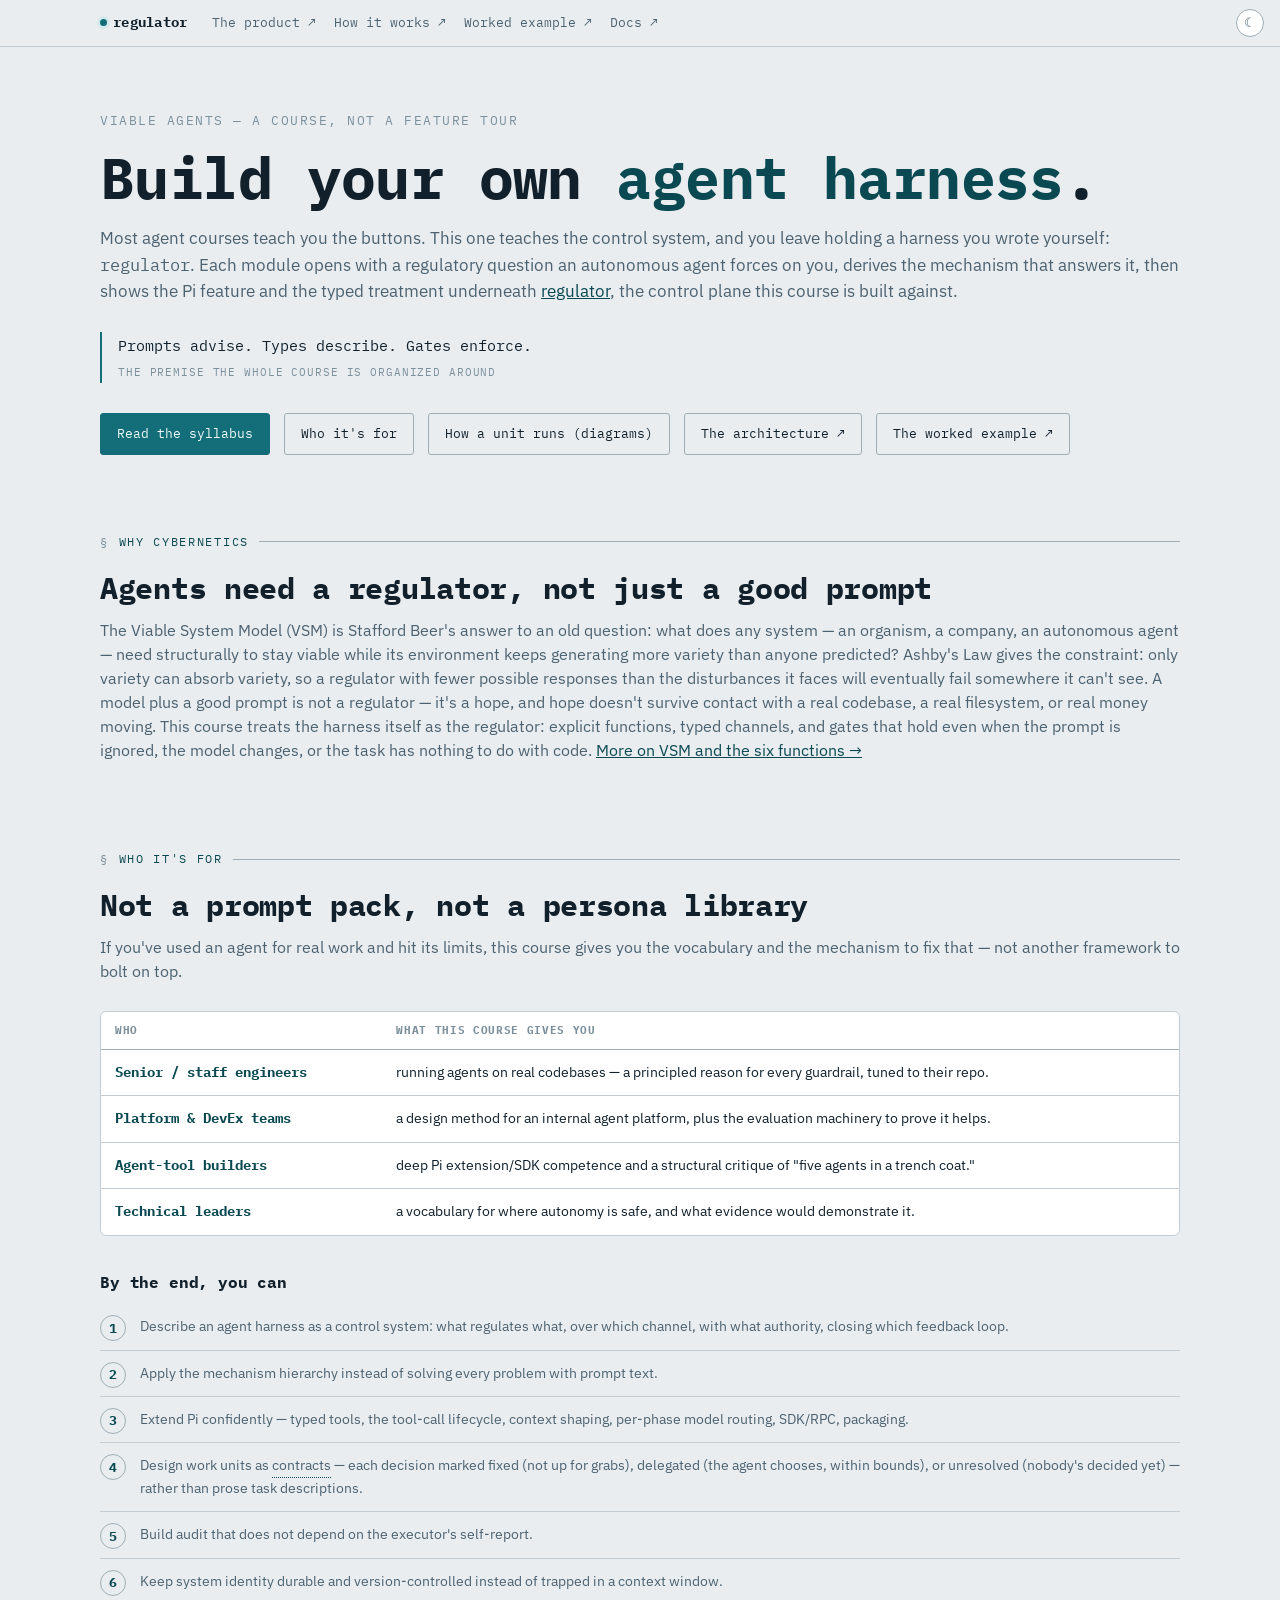
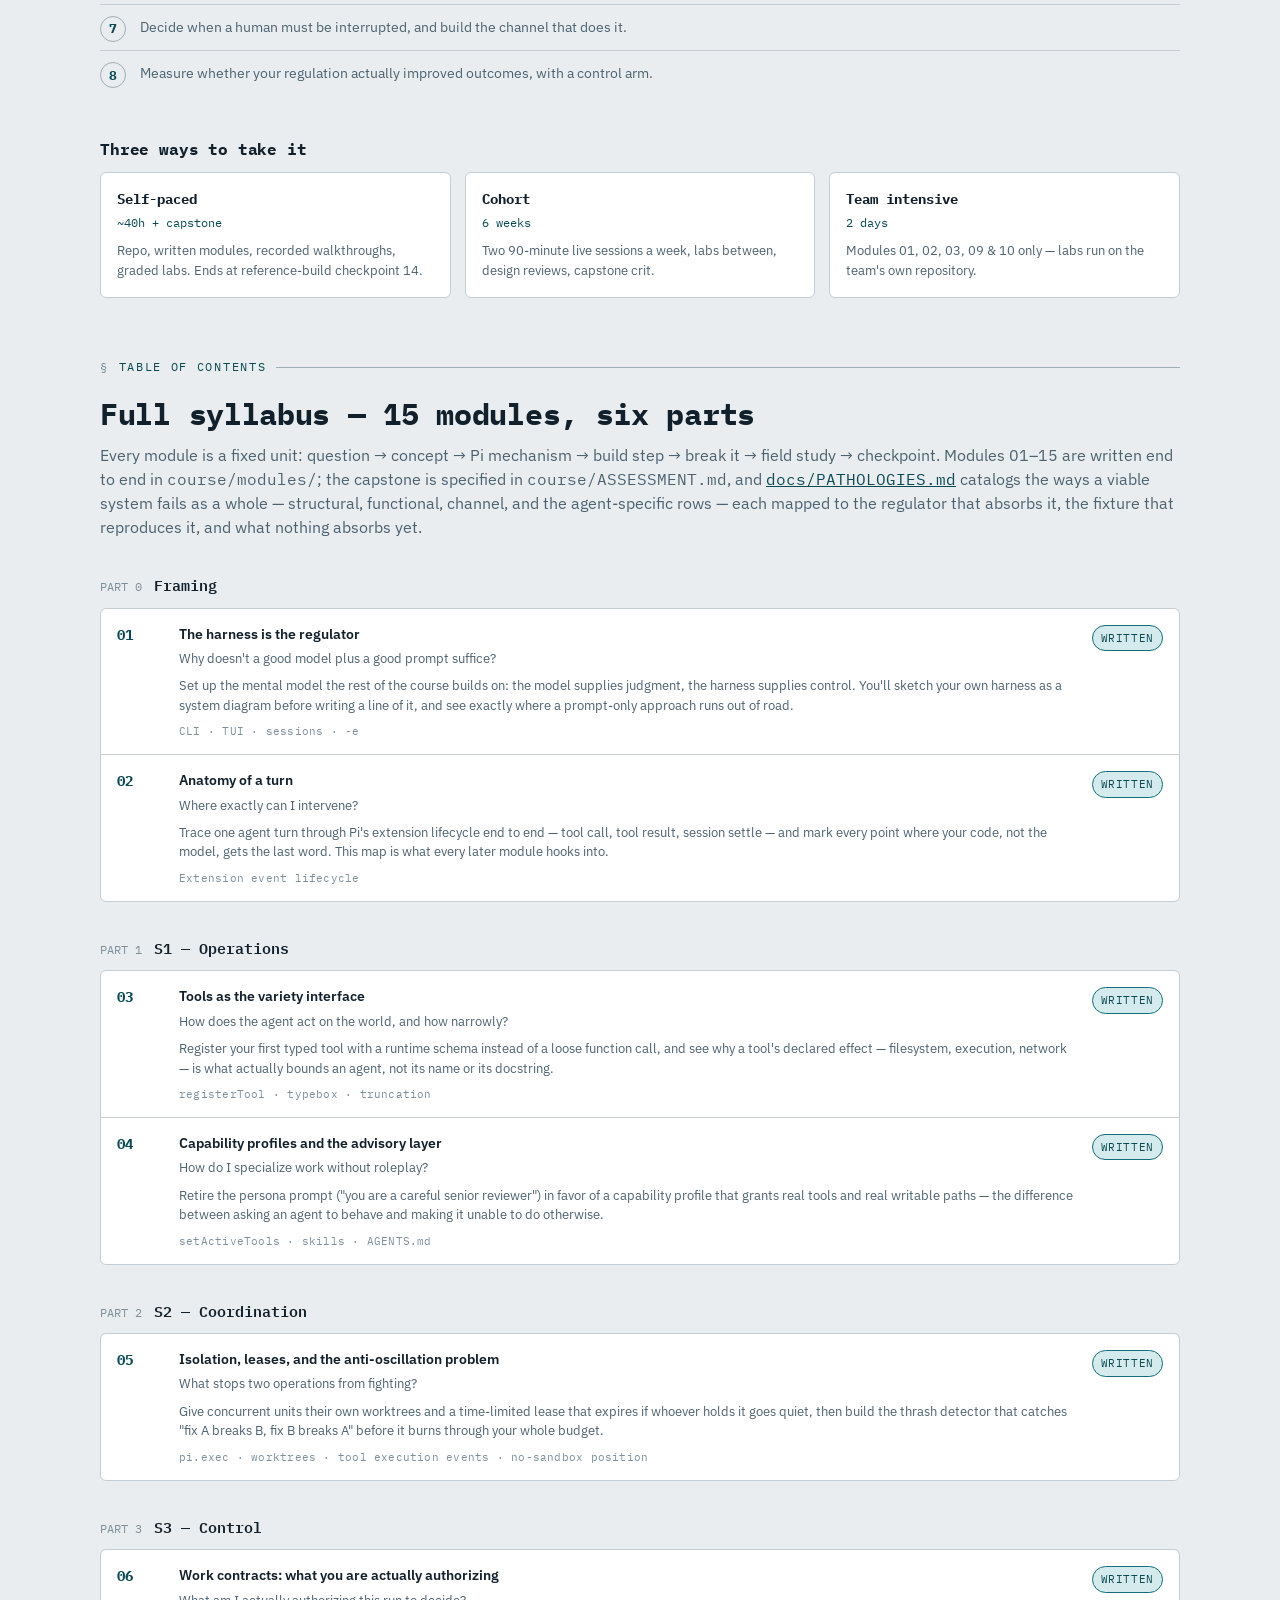
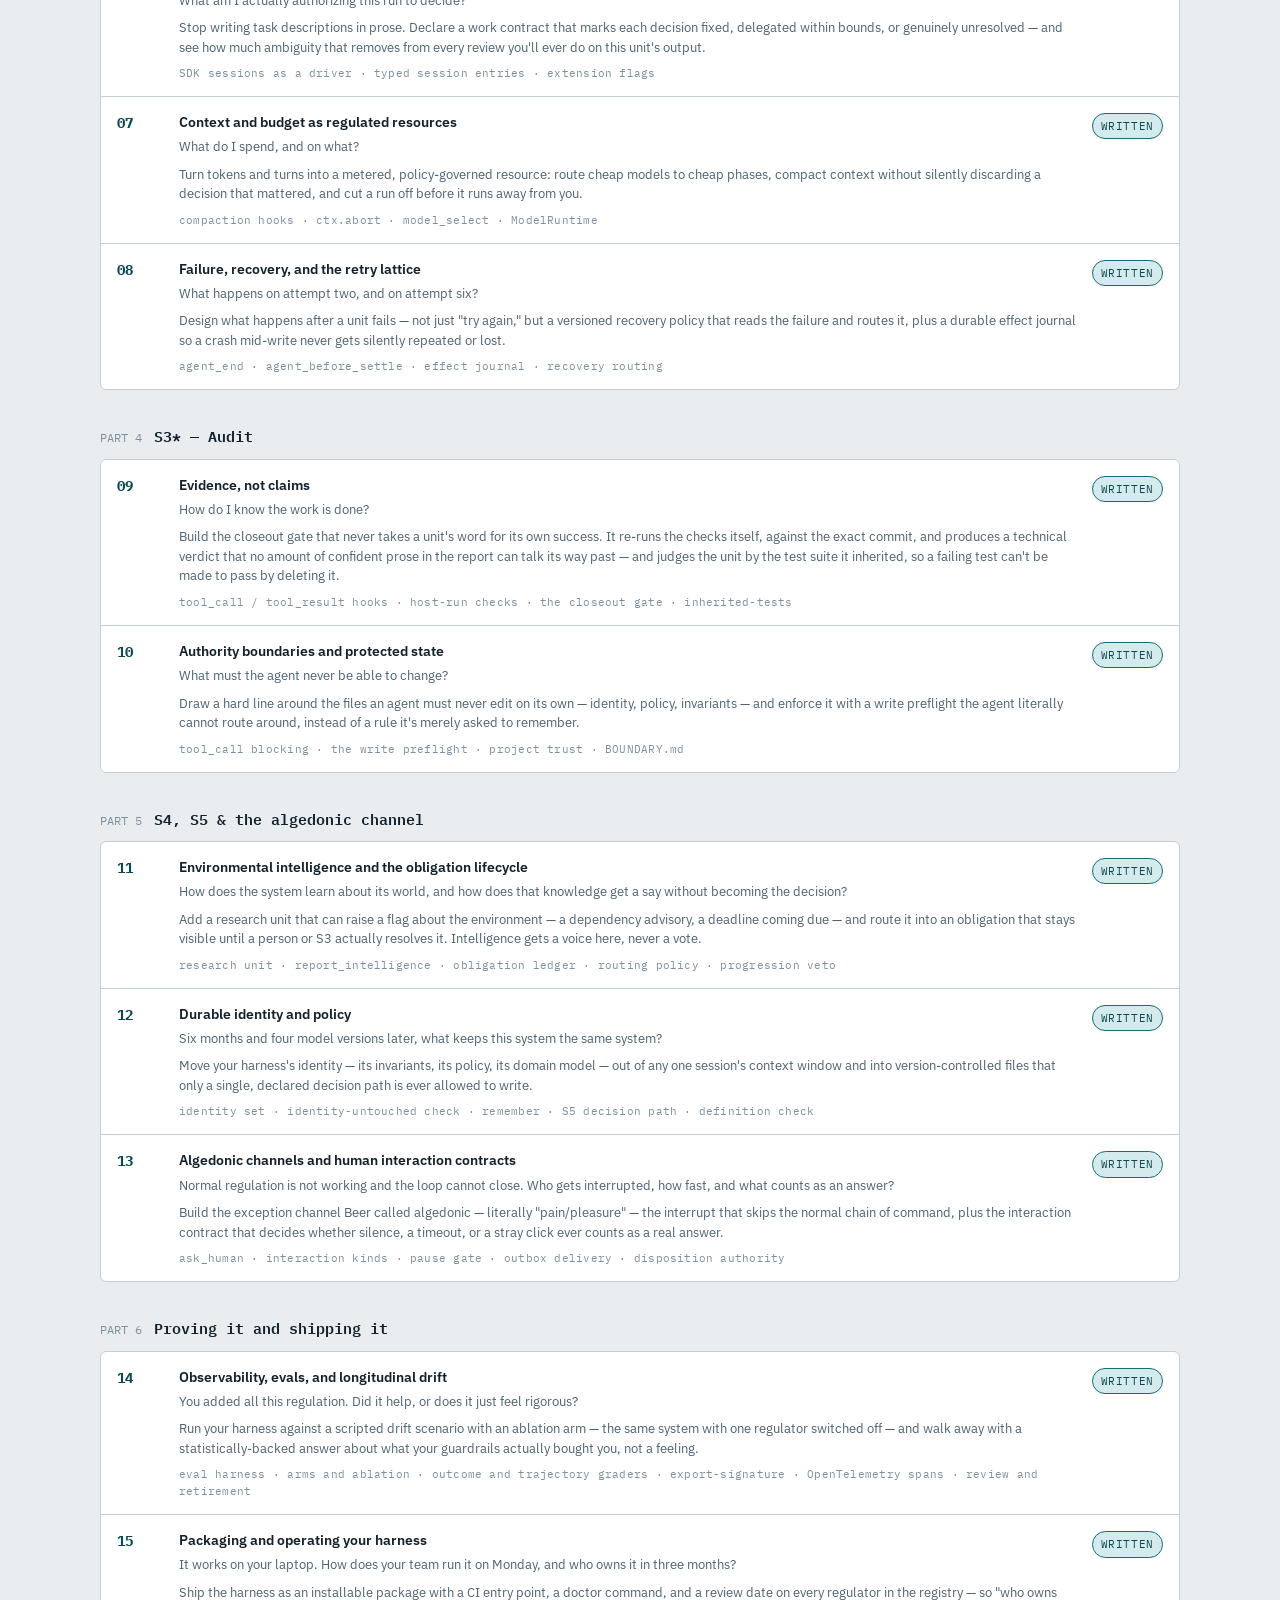
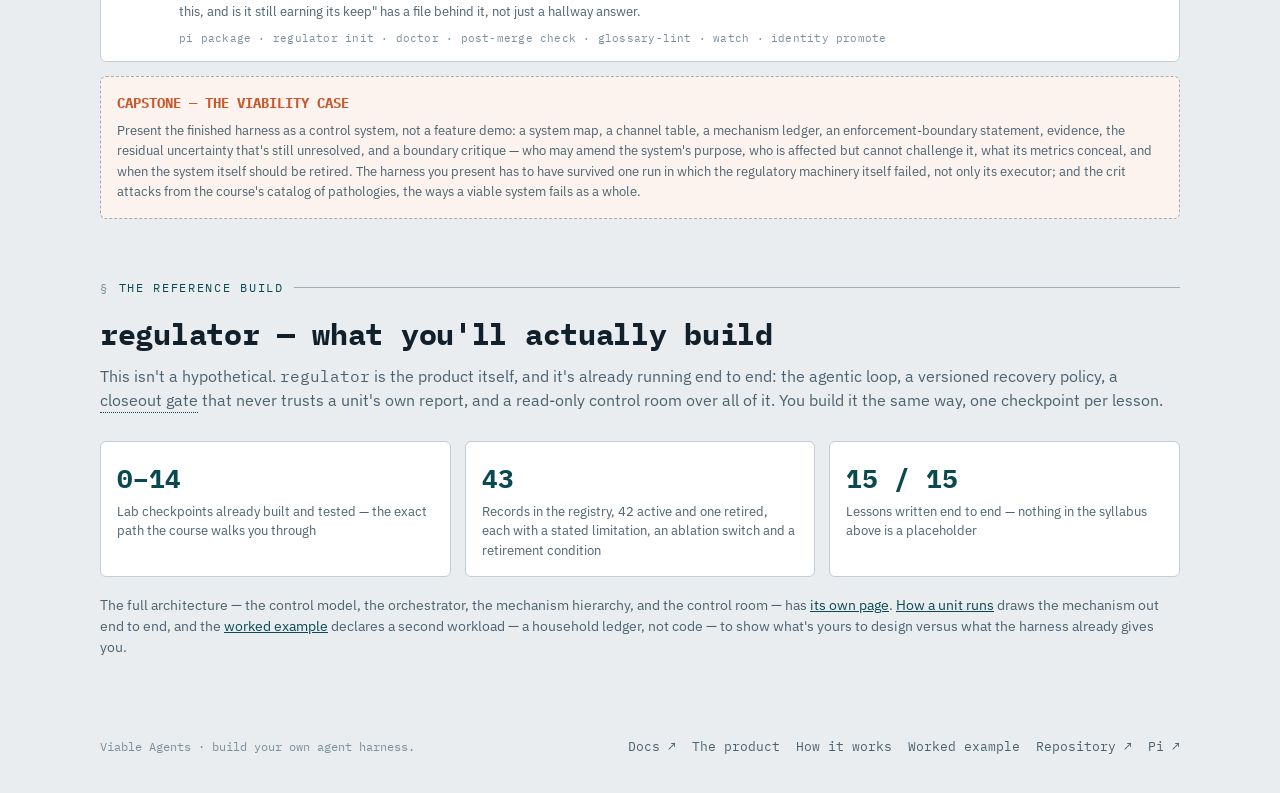
==== site/index.html @ 88f46ede "Move same-page anchor links out of the header into a floating TOC Every page's header nav mixed same" ====
<!doctype html>
<html lang="en">
<head>
<meta charset="utf-8">
<script>(function(){try{var t=localStorage.getItem("theme");if(t==="light"||t==="dark")document.documentElement.setAttribute("data-theme",t);}catch(e){}})();</script>
<meta name="viewport" content="width=device-width, initial-scale=1, viewport-fit=cover">
<title>Viable Agents</title>
<meta name="description" content="Build your own agent harness. Viable Agents is a course on cybernetic control for autonomous agents, built lesson by lesson against regulator's reference build.">
<link rel="preconnect" href="https://fonts.googleapis.com">
<link rel="preconnect" href="https://fonts.gstatic.com" crossorigin>
<link href="https://fonts.googleapis.com/css2?family=IBM+Plex+Mono:wght@400;500;600;700&family=IBM+Plex+Sans:wght@400;500;600;700&display=swap" rel="stylesheet">
<link rel="stylesheet" href="glossary.css">
<link rel="stylesheet" href="toc.css">
<style>
  *{box-sizing:border-box;}
  html,body{margin:0;padding:0;}
  img{max-width:100%;}
  [hidden]{display:none!important;}
  :root{
    --bg:#e9edf0;
    --surface:#ffffff;
    --surface-2:#dde3e7;
    --ink:#11202b;
    --ink-dim:#4c6270;
    --ink-faint:#7c909c;
    --line:#c3cdd3;
    --line-strong:#9fadb5;
    --signal:#136e79;
    --signal-ink:#0a4952;
    --signal-soft:#d4eaec;
    --alarm:#c65a2e;
    --alarm-soft:#f7e2d5;
    --mono:'IBM Plex Mono',ui-monospace,SFMono-Regular,Menlo,monospace;
    --sans:'IBM Plex Sans',system-ui,-apple-system,Segoe UI,sans-serif;
    --radius:3px;
    color-scheme:light dark;
  }
  @media (prefers-color-scheme: dark){
    :root:not([data-theme="light"]){
      --bg:#0c1417;
      --surface:#121b1f;
      --surface-2:#182327;
      --ink:#e7edef;
      --ink-dim:#9fb0b6;
      --ink-faint:#6d8189;
      --line:#26343a;
      --line-strong:#3a4c53;
      --signal:#4fd6de;
      --signal-ink:#8fe7ec;
      --signal-soft:#152c30;
      --alarm:#ff8f5c;
      --alarm-soft:#2e1f16;
    }
  }
  :root[data-theme="dark"]{
    --bg:#0c1417;
    --surface:#121b1f;
    --surface-2:#182327;
    --ink:#e7edef;
    --ink-dim:#9fb0b6;
    --ink-faint:#6d8189;
    --line:#26343a;
    --line-strong:#3a4c53;
    --signal:#4fd6de;
    --signal-ink:#8fe7ec;
    --signal-soft:#152c30;
    --alarm:#ff8f5c;
    --alarm-soft:#2e1f16;
  }

  *{box-sizing:border-box;}
  body{
    background:var(--bg);
    color:var(--ink);
    font-family:var(--sans);
    line-height:1.55;
    -webkit-font-smoothing:antialiased;
  }
  .wrap{
    max-width:1120px;
    margin:0 auto;
    padding-inline:20px;
  }
  a{color:var(--signal-ink);}
  h1,h2,h3{font-family:var(--mono);letter-spacing:-0.01em;text-wrap:balance;}
  code,.mono{font-family:var(--mono);}

  /* ---- nav ---- */
  nav{
    position:sticky;
    top:env(safe-area-inset-top,0px);
    z-index:20;
    background:color-mix(in srgb, var(--bg) 88%, transparent);
    backdrop-filter:blur(8px);
    border-bottom:1px solid var(--line);
  }
  .navrow{
    display:flex;
    align-items:center;
    gap:24px;
    padding-block:12px;
    padding-right:44px;
    overflow-x:auto;
  }
  .theme-toggle{
    position:absolute;right:16px;top:50%;transform:translateY(-50%);
    width:28px;height:28px;display:flex;align-items:center;justify-content:center;
    border:1px solid var(--line-strong);border-radius:50%;background:var(--surface);
    color:var(--ink-dim);font-size:13px;line-height:1;cursor:pointer;padding:0;
  }
  .theme-toggle:hover{border-color:var(--signal);color:var(--signal-ink);}
  .navmark{
    font-family:var(--mono);
    font-weight:700;
    font-size:14px;
    letter-spacing:.02em;
    white-space:nowrap;
    display:flex;
    align-items:center;
    gap:6px;
  }
  .navmark .dot{width:7px;height:7px;border-radius:50%;background:var(--signal);box-shadow:0 0 0 3px var(--signal-soft);}
  .navlinks{display:flex;gap:18px;font-family:var(--mono);font-size:12.5px;white-space:nowrap;}
  .navlinks a{color:var(--ink-dim);text-decoration:none;}
  .navlinks a:hover{color:var(--signal-ink);}

  /* ---- section scaffolding ---- */
  section{padding-block:30px;}
  .kicker{
    font-family:var(--mono);
    font-size:12px;
    letter-spacing:.14em;
    text-transform:uppercase;
    color:var(--signal-ink);
    display:flex;
    align-items:center;
    gap:10px;
    margin-bottom:14px;
  }
  .kicker::before{content:"§";color:var(--ink-faint);}
  .kicker .tick{flex:1;height:1px;background:var(--line-strong);}
  h2.title{font-size:clamp(22px,3vw,30px);margin:0 0 6px;}
  .lede{color:var(--ink-dim);font-size:15.5px;margin:0 0 28px;}
  h3.sub{font-size:16px;margin:40px 0 10px;}
  h3.sub:first-of-type{margin-top:8px;}

  /* ---- hero ---- */
  .hero{padding-block:64px 48px;}
  .hero-eyebrow{
    font-family:var(--mono);font-size:12.5px;color:var(--ink-faint);
    letter-spacing:.12em;text-transform:uppercase;margin-bottom:18px;
  }
  .hero h1{
    font-size:clamp(34px,6vw,58px);
    line-height:1.02;
    margin:0 0 18px;
    font-weight:700;
  }
  .hero h1 .accent{color:var(--signal-ink);}
  .hero p.tag{
    font-size:17px;color:var(--ink-dim);margin:0 0 28px;
  }
  .quote{
    font-family:var(--mono);
    font-size:15px;
    color:var(--ink);
    border-left:2px solid var(--signal);
    padding:2px 0 2px 16px;
    margin:0 0 30px;
  }
  .quote span{display:block;color:var(--ink-faint);font-size:11px;letter-spacing:.08em;text-transform:uppercase;margin-top:6px;}
  .hero-links{display:flex;gap:14px;flex-wrap:wrap;}
  .btn{
    font-family:var(--mono);font-size:13px;padding:10px 16px;border-radius:var(--radius);
    text-decoration:none;border:1px solid var(--line-strong);color:var(--ink);
    display:inline-flex;align-items:center;gap:8px;
  }
  .btn.primary{background:var(--signal);border-color:var(--signal);color:#f2fbfb;}
  .btn:hover{border-color:var(--signal);}

  /* ---- status card row (reused for the reference-build teaser) ---- */
  .cards{display:grid;grid-template-columns:repeat(3,1fr);gap:14px;margin-top:8px;}
  @media (max-width:700px){.cards{grid-template-columns:1fr;}}
  .card{background:var(--surface);border:1px solid var(--line);border-radius:6px;padding:16px;}
  .card .k{font-family:var(--mono);font-size:26px;font-weight:700;color:var(--signal-ink);font-variant-numeric:tabular-nums;}
  .card .l{font-size:12.5px;color:var(--ink-dim);margin-top:4px;}

  /* ---- audience table ---- */
  table{width:100%;border-collapse:collapse;font-size:13.8px;}
  .tbl-wrap{overflow-x:auto;border:1px solid var(--line);border-radius:6px;background:var(--surface);}
  #who .tbl-wrap{margin-bottom:34px;}
  th{
    text-align:left;font-family:var(--mono);font-size:11px;letter-spacing:.06em;text-transform:uppercase;
    color:var(--ink-faint);padding:10px 14px;border-bottom:1px solid var(--line-strong);white-space:nowrap;
  }
  td{padding:12px 14px;border-bottom:1px solid var(--line);vertical-align:top;}
  tr:last-child td{border-bottom:none;}
  .fn{font-family:var(--mono);font-weight:700;color:var(--signal-ink);white-space:nowrap;}

  .outcomes{list-style:none;margin:0;padding:0;display:flex;flex-direction:column;gap:0;counter-reset:oc;}
  .outcomes li{
    counter-increment:oc;position:relative;padding:12px 0 12px 40px;border-bottom:1px solid var(--line);
    font-size:13.8px;color:var(--ink-dim);
  }
  .outcomes li:last-child{border-bottom:none;}
  .outcomes li::before{
    content:counter(oc);position:absolute;left:0;top:11px;font-family:var(--mono);font-weight:700;
    color:var(--signal-ink);font-size:12.5px;width:24px;height:24px;border:1px solid var(--line-strong);
    border-radius:50%;display:flex;align-items:center;justify-content:center;
  }

  /* ---- TOC ---- */
  .part{margin-top:36px;}
  .part:first-child{margin-top:0;}
  .part-head{
    display:flex;align-items:baseline;gap:12px;margin-bottom:10px;
  }
  .part-num{font-family:var(--mono);font-size:12px;color:var(--ink-faint);}
  .part-name{font-family:var(--mono);font-weight:600;font-size:14.5px;}
  .modlist{display:flex;flex-direction:column;border:1px solid var(--line);border-radius:6px;overflow:hidden;background:var(--surface);}
  .mod{
    display:grid;
    grid-template-columns:48px 1fr auto;
    gap:14px;
    padding:14px 16px;
    border-bottom:1px solid var(--line);
    align-items:start;
  }
  .mod:last-child{border-bottom:none;}
  .mod .num{font-family:var(--mono);font-weight:700;color:var(--ink-faint);font-size:14px;padding-top:2px;}
  .mod.written .num{color:var(--signal-ink);}
  .mod .body .name{font-weight:600;font-size:14.3px;margin-bottom:3px;}
  .mod .body .q{color:var(--ink-dim);font-size:13.2px;}
  .mod .body .desc{color:var(--ink-dim);font-size:13px;margin-top:8px;line-height:1.5;}
  .mod .body .surface{font-family:var(--mono);font-size:11px;color:var(--ink-faint);margin-top:8px;letter-spacing:.02em;}
  .pill{
    font-family:var(--mono);font-size:10.5px;letter-spacing:.06em;text-transform:uppercase;
    padding:4px 8px;border-radius:20px;white-space:nowrap;align-self:start;margin-top:2px;
  }
  .pill.written{background:var(--signal-soft);color:var(--signal-ink);border:1px solid var(--signal);}
  .pill.planned{background:transparent;color:var(--ink-faint);border:1px solid var(--line-strong);}
  @media (max-width:620px){
    .mod{grid-template-columns:32px 1fr;}
    .pill{grid-column:2;justify-self:start;margin-top:8px;}
  }

  .capstone{
    margin-top:14px;border:1px dashed var(--line-strong);border-radius:6px;padding:16px;
    background:color-mix(in srgb, var(--alarm-soft) 40%, var(--surface));
  }
  .capstone .name{font-family:var(--mono);font-weight:700;font-size:13.5px;color:var(--alarm);margin-bottom:6px;}
  .capstone p{margin:0;color:var(--ink-dim);font-size:13.2px;}

  /* envelopes */
  .env-cards{display:grid;grid-template-columns:repeat(3,1fr);gap:14px;}
  @media (max-width:760px){.env-cards{grid-template-columns:1fr;}}
  .env-card{border:1px solid var(--line);border-radius:6px;padding:16px;background:var(--surface);}
  .env-card h4{margin:0 0 4px;font-family:var(--mono);font-size:14px;}
  .env-card .len{font-family:var(--mono);font-size:12px;color:var(--signal-ink);margin-bottom:8px;}
  .env-card p{margin:0;font-size:13px;color:var(--ink-dim);}

  footer{padding-block:36px;}
  .foot-row{display:flex;flex-wrap:wrap;justify-content:space-between;gap:16px;align-items:center;}
  .foot-links{display:flex;gap:16px;font-family:var(--mono);font-size:12.5px;flex-wrap:wrap;}
  .foot-links a{color:var(--ink-dim);text-decoration:none;}
  .foot-links a:hover{color:var(--signal-ink);}
  .foot-note{font-family:var(--mono);font-size:11.5px;color:var(--ink-faint);}
</style>
</head>
<body>

<nav>
  <div class="wrap navrow">
    <div class="navmark"><span class="dot"></span>regulator</div>
    <div class="navlinks">
      <a href="product.html">The product ↗</a>
      <a href="how-it-works.html">How it works ↗</a>
      <a href="personal-finance.html">Worked example ↗</a>
      <a href="https://metacoding-io.github.io/regulator/">Docs ↗</a>
    </div>
  </div>
  <button type="button" id="theme-toggle" class="theme-toggle" aria-label="Toggle color theme">☾</button>
</nav>

<aside class="page-toc" aria-label="On this page">
  <div class="page-toc-title">On this page</div>
  <nav>
    <a href="#why-vsm">Why cybernetics</a>
    <a href="#who">Who it's for</a>
    <a href="#syllabus">Syllabus</a>
    <a href="#build">The reference build</a>
  </nav>
</aside>

<header class="hero wrap">
  <div class="hero-eyebrow">Viable Agents — a course, not a feature tour</div>
  <h1>Build your own <span class="accent">agent harness</span>.</h1>
  <p class="tag">Most agent courses teach you the buttons. This one teaches the control
    system, and you leave holding a harness you wrote yourself: <code>regulator</code>.
    Each module opens with a regulatory question an autonomous agent forces on you,
    derives the mechanism that answers it, then shows the Pi feature and the typed
    treatment underneath <a href="product.html">regulator</a>, the control plane this course
    is built against.</p>
  <div class="quote">Prompts advise. Types describe. Gates enforce.
    <span>The premise the whole course is organized around</span>
  </div>
  <div class="hero-links">
    <a class="btn primary" href="#syllabus">Read the syllabus</a>
    <a class="btn" href="#who">Who it's for</a>
    <a class="btn" href="how-it-works.html">How a unit runs (diagrams)</a>
    <a class="btn" href="product.html">The architecture ↗</a>
    <a class="btn" href="personal-finance.html">The worked example ↗</a>
  </div>
</header>

<section id="why-vsm" class="wrap">
  <div class="kicker">Why cybernetics<span class="tick"></span></div>
  <h2 class="title">Agents need a regulator, not just a good prompt</h2>
  <p class="lede">The Viable System Model (VSM) is Stafford Beer's answer to an old
    question: what does any system — an organism, a company, an autonomous agent — need
    structurally to stay viable while its environment keeps generating more variety than
    anyone predicted? Ashby's Law gives the constraint: only variety can absorb variety, so
    a regulator with fewer possible responses than the disturbances it faces will eventually
    fail somewhere it can't see. A model plus a good prompt is not a regulator — it's a
    hope, and hope doesn't survive contact with a real codebase, a real filesystem, or real
    money moving. This course treats the harness itself as the regulator: explicit
    functions, typed channels, and gates that hold even when the prompt is ignored, the
    model changes, or the task has nothing to do with code. <a href="product.html#vsm">More
    on VSM and the six functions →</a></p>
</section>

<section id="who" class="wrap">
  <div class="kicker">Who it's for<span class="tick"></span></div>
  <h2 class="title">Not a prompt pack, not a persona library</h2>
  <p class="lede">If you've used an agent for real work and hit its limits, this
    course gives you the vocabulary and the mechanism to fix that — not another framework
    to bolt on top.</p>
  <div class="tbl-wrap">
    <table>
      <thead><tr><th>Who</th><th>What this course gives you</th></tr></thead>
      <tbody>
        <tr><td class="fn">Senior / staff engineers</td><td>running agents on real codebases — a principled reason for every guardrail, tuned to their repo.</td></tr>
        <tr><td class="fn">Platform &amp; DevEx teams</td><td>a design method for an internal agent platform, plus the evaluation machinery to prove it helps.</td></tr>
        <tr><td class="fn">Agent-tool builders</td><td>deep Pi extension/SDK competence and a structural critique of "five agents in a trench coat."</td></tr>
        <tr><td class="fn">Technical leaders</td><td>a vocabulary for where autonomy is safe, and what evidence would demonstrate it.</td></tr>
      </tbody>
    </table>
  </div>

  <h3 class="sub">By the end, you can</h3>
  <ol class="outcomes">
    <li>Describe an agent harness as a control system: what regulates what, over which channel, with what authority, closing which feedback loop.</li>
    <li>Apply the mechanism hierarchy instead of solving every problem with prompt text.</li>
    <li>Extend Pi confidently — typed tools, the tool-call lifecycle, context shaping, per-phase model routing, SDK/RPC, packaging.</li>
    <li>Design work units as <button type="button" class="gl" data-term="contract">contracts</button> — each decision marked fixed (not up for grabs), delegated (the agent chooses, within bounds), or unresolved (nobody's decided yet) — rather than prose task descriptions.</li>
    <li>Build audit that does not depend on the executor's self-report.</li>
    <li>Keep system identity durable and version-controlled instead of trapped in a context window.</li>
    <li>Decide when a human must be interrupted, and build the channel that does it.</li>
    <li>Measure whether your regulation actually improved outcomes, with a control arm.</li>
  </ol>

  <h3 class="sub">Three ways to take it</h3>
  <div class="env-cards">
    <div class="env-card"><h4>Self-paced</h4><div class="len">~40h + capstone</div><p>Repo, written modules, recorded walkthroughs, graded labs. Ends at reference-build checkpoint 14.</p></div>
    <div class="env-card"><h4>Cohort</h4><div class="len">6 weeks</div><p>Two 90-minute live sessions a week, labs between, design reviews, capstone crit.</p></div>
    <div class="env-card"><h4>Team intensive</h4><div class="len">2 days</div><p>Modules 01, 02, 03, 09 &amp; 10 only — labs run on the team's own repository.</p></div>
  </div>
</section>

<section id="syllabus" class="wrap">
  <div class="kicker">Table of contents<span class="tick"></span></div>
  <h2 class="title">Full syllabus — 15 modules, six parts</h2>
  <p class="lede">Every module is a fixed unit: question → concept → Pi mechanism → build
    step → break it → field study → checkpoint. Modules 01–15 are written end to end in
    <code>course/modules/</code>; the capstone is specified in <code>course/ASSESSMENT.md</code>,
    and <a href="https://metacoding-io.github.io/regulator/PATHOLOGIES"><code>docs/PATHOLOGIES.md</code></a> catalogs the ways a viable system fails as a whole —
    structural, functional, channel, and the agent-specific rows — each mapped to the regulator
    that absorbs it, the fixture that reproduces it, and what nothing absorbs yet.</p>

  <div class="part">
    <div class="part-head"><span class="part-num">PART&nbsp;0</span><span class="part-name">Framing</span></div>
    <div class="modlist">
      <div class="mod written">
        <div class="num">01</div>
        <div class="body"><div class="name">The harness is the regulator</div>
          <div class="q">Why doesn't a good model plus a good prompt suffice?</div>
          <div class="desc">Set up the mental model the rest of the course builds on: the model supplies judgment, the harness supplies control. You'll sketch your own harness as a system diagram before writing a line of it, and see exactly where a prompt-only approach runs out of road.</div>
          <div class="surface">CLI · TUI · sessions · -e</div></div>
        <div class="pill written">Written</div>
      </div>
      <div class="mod written">
        <div class="num">02</div>
        <div class="body"><div class="name">Anatomy of a turn</div>
          <div class="q">Where exactly can I intervene?</div>
          <div class="desc">Trace one agent turn through Pi's extension lifecycle end to end — tool call, tool result, session settle — and mark every point where your code, not the model, gets the last word. This map is what every later module hooks into.</div>
          <div class="surface">Extension event lifecycle</div></div>
        <div class="pill written">Written</div>
      </div>
    </div>
  </div>

  <div class="part">
    <div class="part-head"><span class="part-num">PART&nbsp;1</span><span class="part-name">S1 — Operations</span></div>
    <div class="modlist">
      <div class="mod written">
        <div class="num">03</div>
        <div class="body"><div class="name">Tools as the variety interface</div>
          <div class="q">How does the agent act on the world, and how narrowly?</div>
          <div class="desc">Register your first typed tool with a runtime schema instead of a loose function call, and see why a tool's declared effect — filesystem, execution, network — is what actually bounds an agent, not its name or its docstring.</div>
          <div class="surface">registerTool · typebox · truncation</div></div>
        <div class="pill written">Written</div>
      </div>
      <div class="mod written">
        <div class="num">04</div>
        <div class="body"><div class="name">Capability profiles and the advisory layer</div>
          <div class="q">How do I specialize work without roleplay?</div>
          <div class="desc">Retire the persona prompt ("you are a careful senior reviewer") in favor of a capability profile that grants real tools and real writable paths — the difference between asking an agent to behave and making it unable to do otherwise.</div>
          <div class="surface">setActiveTools · skills · AGENTS.md</div></div>
        <div class="pill written">Written</div>
      </div>
    </div>
  </div>

  <div class="part">
    <div class="part-head"><span class="part-num">PART&nbsp;2</span><span class="part-name">S2 — Coordination</span></div>
    <div class="modlist">
      <div class="mod written">
        <div class="num">05</div>
        <div class="body"><div class="name">Isolation, leases, and the anti-oscillation problem</div>
          <div class="q">What stops two operations from fighting?</div>
          <div class="desc">Give concurrent units their own worktrees and a time-limited lease that expires if whoever holds it goes quiet, then build the thrash detector that catches "fix A breaks B, fix B breaks A" before it burns through your whole budget.</div>
          <div class="surface">pi.exec · worktrees · tool execution events · no-sandbox position</div></div>
        <div class="pill written">Written</div>
      </div>
    </div>
  </div>

  <div class="part">
    <div class="part-head"><span class="part-num">PART&nbsp;3</span><span class="part-name">S3 — Control</span></div>
    <div class="modlist">
      <div class="mod written">
        <div class="num">06</div>
        <div class="body"><div class="name">Work contracts: what you are actually authorizing</div>
          <div class="q">What am I actually authorizing this run to decide?</div>
          <div class="desc">Stop writing task descriptions in prose. Declare a work contract that marks each decision fixed, delegated within bounds, or genuinely unresolved — and see how much ambiguity that removes from every review you'll ever do on this unit's output.</div>
          <div class="surface">SDK sessions as a driver · typed session entries · extension flags</div></div>
        <div class="pill written">Written</div>
      </div>
      <div class="mod written">
        <div class="num">07</div>
        <div class="body"><div class="name">Context and budget as regulated resources</div>
          <div class="q">What do I spend, and on what?</div>
          <div class="desc">Turn tokens and turns into a metered, policy-governed resource: route cheap models to cheap phases, compact context without silently discarding a decision that mattered, and cut a run off before it runs away from you.</div>
          <div class="surface">compaction hooks · ctx.abort · model_select · ModelRuntime</div></div>
        <div class="pill written">Written</div>
      </div>
      <div class="mod written">
        <div class="num">08</div>
        <div class="body"><div class="name">Failure, recovery, and the retry lattice</div>
          <div class="q">What happens on attempt two, and on attempt six?</div>
          <div class="desc">Design what happens after a unit fails — not just "try again," but a versioned recovery policy that reads the failure and routes it, plus a durable effect journal so a crash mid-write never gets silently repeated or lost.</div>
          <div class="surface">agent_end · agent_before_settle · effect journal · recovery routing</div></div>
        <div class="pill written">Written</div>
      </div>
    </div>
  </div>

  <div class="part">
    <div class="part-head"><span class="part-num">PART&nbsp;4</span><span class="part-name">S3&#42; — Audit</span></div>
    <div class="modlist">
      <div class="mod written">
        <div class="num">09</div>
        <div class="body"><div class="name">Evidence, not claims</div>
          <div class="q">How do I know the work is done?</div>
          <div class="desc">Build the closeout gate that never takes a unit's word for its own success. It re-runs the checks itself, against the exact commit, and produces a technical verdict that no amount of confident prose in the report can talk its way past — and judges the unit by the test suite it inherited, so a failing test can't be made to pass by deleting it.</div>
          <div class="surface">tool_call / tool_result hooks · host-run checks · the closeout gate · inherited-tests</div></div>
        <div class="pill written">Written</div>
      </div>
      <div class="mod written">
        <div class="num">10</div>
        <div class="body"><div class="name">Authority boundaries and protected state</div>
          <div class="q">What must the agent never be able to change?</div>
          <div class="desc">Draw a hard line around the files an agent must never edit on its own — identity, policy, invariants — and enforce it with a write preflight the agent literally cannot route around, instead of a rule it's merely asked to remember.</div>
          <div class="surface">tool_call blocking · the write preflight · project trust · BOUNDARY.md</div></div>
        <div class="pill written">Written</div>
      </div>
    </div>
  </div>

  <div class="part">
    <div class="part-head"><span class="part-num">PART&nbsp;5</span><span class="part-name">S4, S5 &amp; the algedonic channel</span></div>
    <div class="modlist">
      <div class="mod written">
        <div class="num">11</div>
        <div class="body"><div class="name">Environmental intelligence and the obligation lifecycle</div>
          <div class="q">How does the system learn about its world, and how does that knowledge get a say without becoming the decision?</div>
          <div class="desc">Add a research unit that can raise a flag about the environment — a dependency advisory, a deadline coming due — and route it into an obligation that stays visible until a person or S3 actually resolves it. Intelligence gets a voice here, never a vote.</div>
          <div class="surface">research unit · report_intelligence · obligation ledger · routing policy · progression veto</div></div>
        <div class="pill written">Written</div>
      </div>
      <div class="mod written">
        <div class="num">12</div>
        <div class="body"><div class="name">Durable identity and policy</div>
          <div class="q">Six months and four model versions later, what keeps this system the same system?</div>
          <div class="desc">Move your harness's identity — its invariants, its policy, its domain model — out of any one session's context window and into version-controlled files that only a single, declared decision path is ever allowed to write.</div>
          <div class="surface">identity set · identity-untouched check · remember · S5 decision path · definition check</div></div>
        <div class="pill written">Written</div>
      </div>
      <div class="mod written">
        <div class="num">13</div>
        <div class="body"><div class="name">Algedonic channels and human interaction contracts</div>
          <div class="q">Normal regulation is not working and the loop cannot close. Who gets interrupted, how fast, and what counts as an answer?</div>
          <div class="desc">Build the exception channel Beer called algedonic — literally "pain/pleasure" — the interrupt that skips the normal chain of command, plus the interaction contract that decides whether silence, a timeout, or a stray click ever counts as a real answer.</div>
          <div class="surface">ask_human · interaction kinds · pause gate · outbox delivery · disposition authority</div></div>
        <div class="pill written">Written</div>
      </div>
    </div>
  </div>

  <div class="part">
    <div class="part-head"><span class="part-num">PART&nbsp;6</span><span class="part-name">Proving it and shipping it</span></div>
    <div class="modlist">
      <div class="mod written">
        <div class="num">14</div>
        <div class="body"><div class="name">Observability, evals, and longitudinal drift</div>
          <div class="q">You added all this regulation. Did it help, or does it just feel rigorous?</div>
          <div class="desc">Run your harness against a scripted drift scenario with an ablation arm — the same system with one regulator switched off — and walk away with a statistically-backed answer about what your guardrails actually bought you, not a feeling.</div>
          <div class="surface">eval harness · arms and ablation · outcome and trajectory graders · export-signature · OpenTelemetry spans · review and retirement</div></div>
        <div class="pill written">Written</div>
      </div>
      <div class="mod written">
        <div class="num">15</div>
        <div class="body"><div class="name">Packaging and operating your harness</div>
          <div class="q">It works on your laptop. How does your team run it on Monday, and who owns it in three months?</div>
          <div class="desc">Ship the harness as an installable package with a CI entry point, a doctor command, and a review date on every regulator in the registry — so "who owns this, and is it still earning its keep" has a file behind it, not just a hallway answer.</div>
          <div class="surface">pi package · regulator init · doctor · post-merge check · glossary-lint · watch · identity promote</div></div>
        <div class="pill written">Written</div>
      </div>
    </div>
  </div>

  <div class="capstone">
    <div class="name">CAPSTONE — THE VIABILITY CASE</div>
    <p>Present the finished harness as a control system, not a feature demo: a system map,
      a channel table, a mechanism ledger, an enforcement-boundary statement, evidence,
      the residual uncertainty that's still unresolved, and a boundary critique — who may
      amend the system's purpose, who is affected but cannot challenge it, what its metrics
      conceal, and when the system itself should be retired. The harness you present has
      to have survived one run in which the regulatory machinery itself failed, not only
      its executor; and the crit attacks from the course's catalog of pathologies, the
      ways a viable system fails as a whole.</p>
  </div>
</section>

<section id="build" class="wrap">
  <div class="kicker">The reference build<span class="tick"></span></div>
  <h2 class="title">regulator — what you'll actually build</h2>
  <p class="lede">This isn't a hypothetical. <code>regulator</code> is the product itself,
    and it's already running end to end: the agentic loop, a versioned
    recovery policy, a <button type="button" class="gl" data-term="closeout">closeout gate</button> that never
    trusts a unit's own report, and a read-only control room over all of it. You build it
    the same way, one checkpoint per lesson.</p>
  <div class="cards">
    <div class="card"><div class="k">0–14</div><div class="l">Lab checkpoints already built and tested — the exact path the course walks you through</div></div>
    <div class="card"><div class="k">43</div><div class="l">Records in the registry, 42 active and one retired, each with a stated limitation, an ablation switch and a retirement condition</div></div>
    <div class="card"><div class="k">15 / 15</div><div class="l">Lessons written end to end — nothing in the syllabus above is a placeholder</div></div>
  </div>
  <p style="font-size:13.5px;color:var(--ink-dim);margin-top:18px;">The full architecture —
    the control model, the orchestrator, the mechanism hierarchy, and the control room —
    has <a href="product.html">its own page</a>. <a href="how-it-works.html">How a unit
    runs</a> draws the mechanism out end to end, and the
    <a href="personal-finance.html">worked example</a> declares a second workload — a
    household ledger, not code — to show what's yours to design versus what the harness
    already gives you.</p>
</section>

<footer class="wrap">
  <div class="foot-row">
    <div class="foot-note">Viable Agents · build your own agent harness.</div>
    <div class="foot-links">
      <a href="https://metacoding-io.github.io/regulator/">Docs ↗</a>
      <a href="product.html">The product</a>
      <a href="how-it-works.html">How it works</a>
      <a href="personal-finance.html">Worked example</a>
      <a href="https://github.com/MetaCoding-io/regulator">Repository ↗</a>
      <a href="https://pi.dev/">Pi ↗</a>
    </div>
  </div>
</footer>
<script src="theme.js" defer></script>
<script src="glossary.js" defer></script>
<script src="toc.js" defer></script>
</body>
</html>
---- site/glossary.css ----
/* Shared vocabulary styling: inline term triggers, their popover, and the
   per-page "Vocabulary" orientation box. Relies on the color tokens each
   page already defines in its own <style> (--signal, --ink, --surface, …). */

.gl {
  font: inherit;
  color: inherit;
  background: none;
  border: none;
  padding: 0;
  margin: 0;
  cursor: help;
  border-bottom: 1px dotted var(--signal-ink);
  text-decoration: none;
}
.gl:hover,
.gl:focus-visible {
  border-bottom-style: solid;
  color: var(--signal-ink);
}
.gl:focus-visible {
  outline: 2px solid var(--signal);
  outline-offset: 2px;
  border-radius: 2px;
}
.gl[aria-expanded="true"] {
  color: var(--signal-ink);
  border-bottom-style: solid;
}

.gl-pop {
  position: absolute;
  z-index: 60;
  background: var(--surface);
  border: 1px solid var(--line-strong);
  border-radius: 8px;
  box-shadow: 0 8px 24px rgba(0,0,0,.18);
  padding: 12px 14px;
  font-family: var(--sans);
  font-size: 13px;
  line-height: 1.45;
  color: var(--ink-dim);
}
.gl-pop .gl-term {
  font-family: var(--mono);
  font-weight: 700;
  font-size: 12.5px;
  color: var(--ink);
  margin-bottom: 5px;
}
.gl-pop .gl-def {
  margin-bottom: 8px;
}
.gl-pop .gl-more {
  font-family: var(--mono);
  font-size: 11px;
  color: var(--signal-ink);
  text-decoration: none;
  border-bottom: 1px solid transparent;
}
.gl-pop .gl-more:hover {
  border-bottom-color: var(--signal-ink);
}

/* ---- Vocabulary orientation box ---- */
.vocab {
  border: 1px solid var(--line);
  border-radius: 8px;
  background: var(--surface);
  padding: 16px 18px;
  margin-top: 22px;
}
.vocab .vocab-head {
  display: flex;
  align-items: baseline;
  justify-content: space-between;
  gap: 12px;
  margin-bottom: 10px;
  flex-wrap: wrap;
}
.vocab .vocab-title {
  font-family: var(--mono);
  font-weight: 700;
  font-size: 12.5px;
  letter-spacing: .04em;
  text-transform: uppercase;
  color: var(--signal-ink);
}
.vocab .vocab-more {
  font-family: var(--mono);
  font-size: 11.5px;
  color: var(--ink-faint);
  text-decoration: none;
}
.vocab .vocab-more:hover { color: var(--signal-ink); }
.vocab-grid {
  display: grid;
  grid-template-columns: 1fr 1fr;
  gap: 8px 24px;
}
@media (max-width: 640px) {
  .vocab-grid { grid-template-columns: 1fr; }
}
.vocab-grid dt {
  font-family: var(--mono);
  font-weight: 700;
  font-size: 13px;
  color: var(--ink);
  margin-top: 8px;
}
.vocab-grid dt:first-of-type { margin-top: 0; }
.vocab-grid dd {
  margin: 2px 0 0;
  font-size: 12.8px;
  color: var(--ink-dim);
  line-height: 1.4;
}
---- site/toc.css ----
/* Floating "on this page" table of contents for a page's own sections.
   Only shown once there's real room beside the centered .wrap content
   (see the min-width breakpoint below) — it never competes with the
   content for space, and the header nav's anchor links work identically
   without it. */

.page-toc {
  display: none;
  position: fixed;
  right: 24px;
  top: 50%;
  transform: translateY(-50%);
  width: 190px;
  max-height: 70vh;
  overflow-y: auto;
  z-index: 15;
}
.page-toc-title {
  font-family: var(--mono);
  font-size: 11px;
  letter-spacing: .08em;
  text-transform: uppercase;
  color: var(--ink-faint);
  margin: 0 0 8px 13px;
}
.page-toc nav {
  display: flex;
  flex-direction: column;
  border-left: 1px solid var(--line);
}
.page-toc a {
  font-family: var(--mono);
  font-size: 12.5px;
  color: var(--ink-dim);
  text-decoration: none;
  padding: 5px 0 5px 12px;
  border-left: 2px solid transparent;
  margin-left: -1px;
  line-height: 1.3;
}
.page-toc a:hover {
  color: var(--signal-ink);
}
.page-toc a.is-active {
  color: var(--signal-ink);
  border-left-color: var(--signal);
  font-weight: 600;
}

@media (min-width: 1600px) {
  .page-toc { display: block; }
}
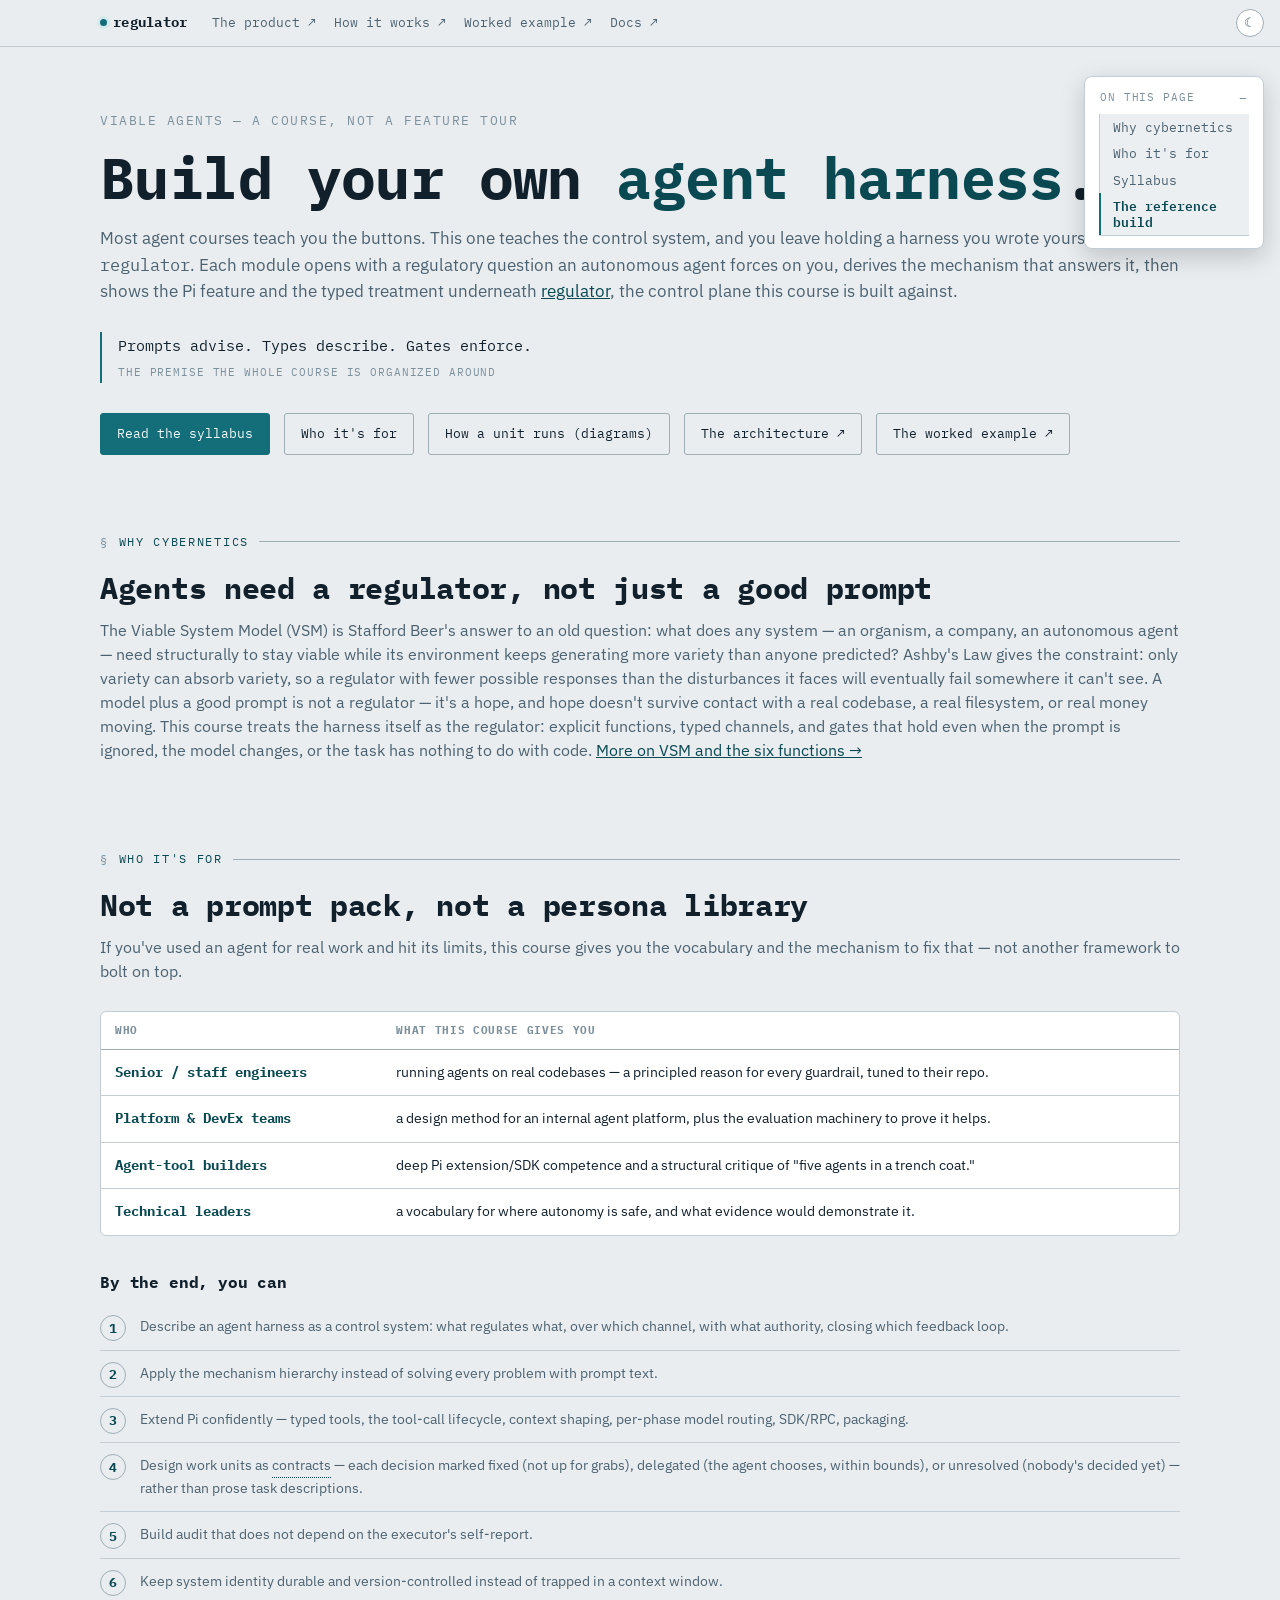
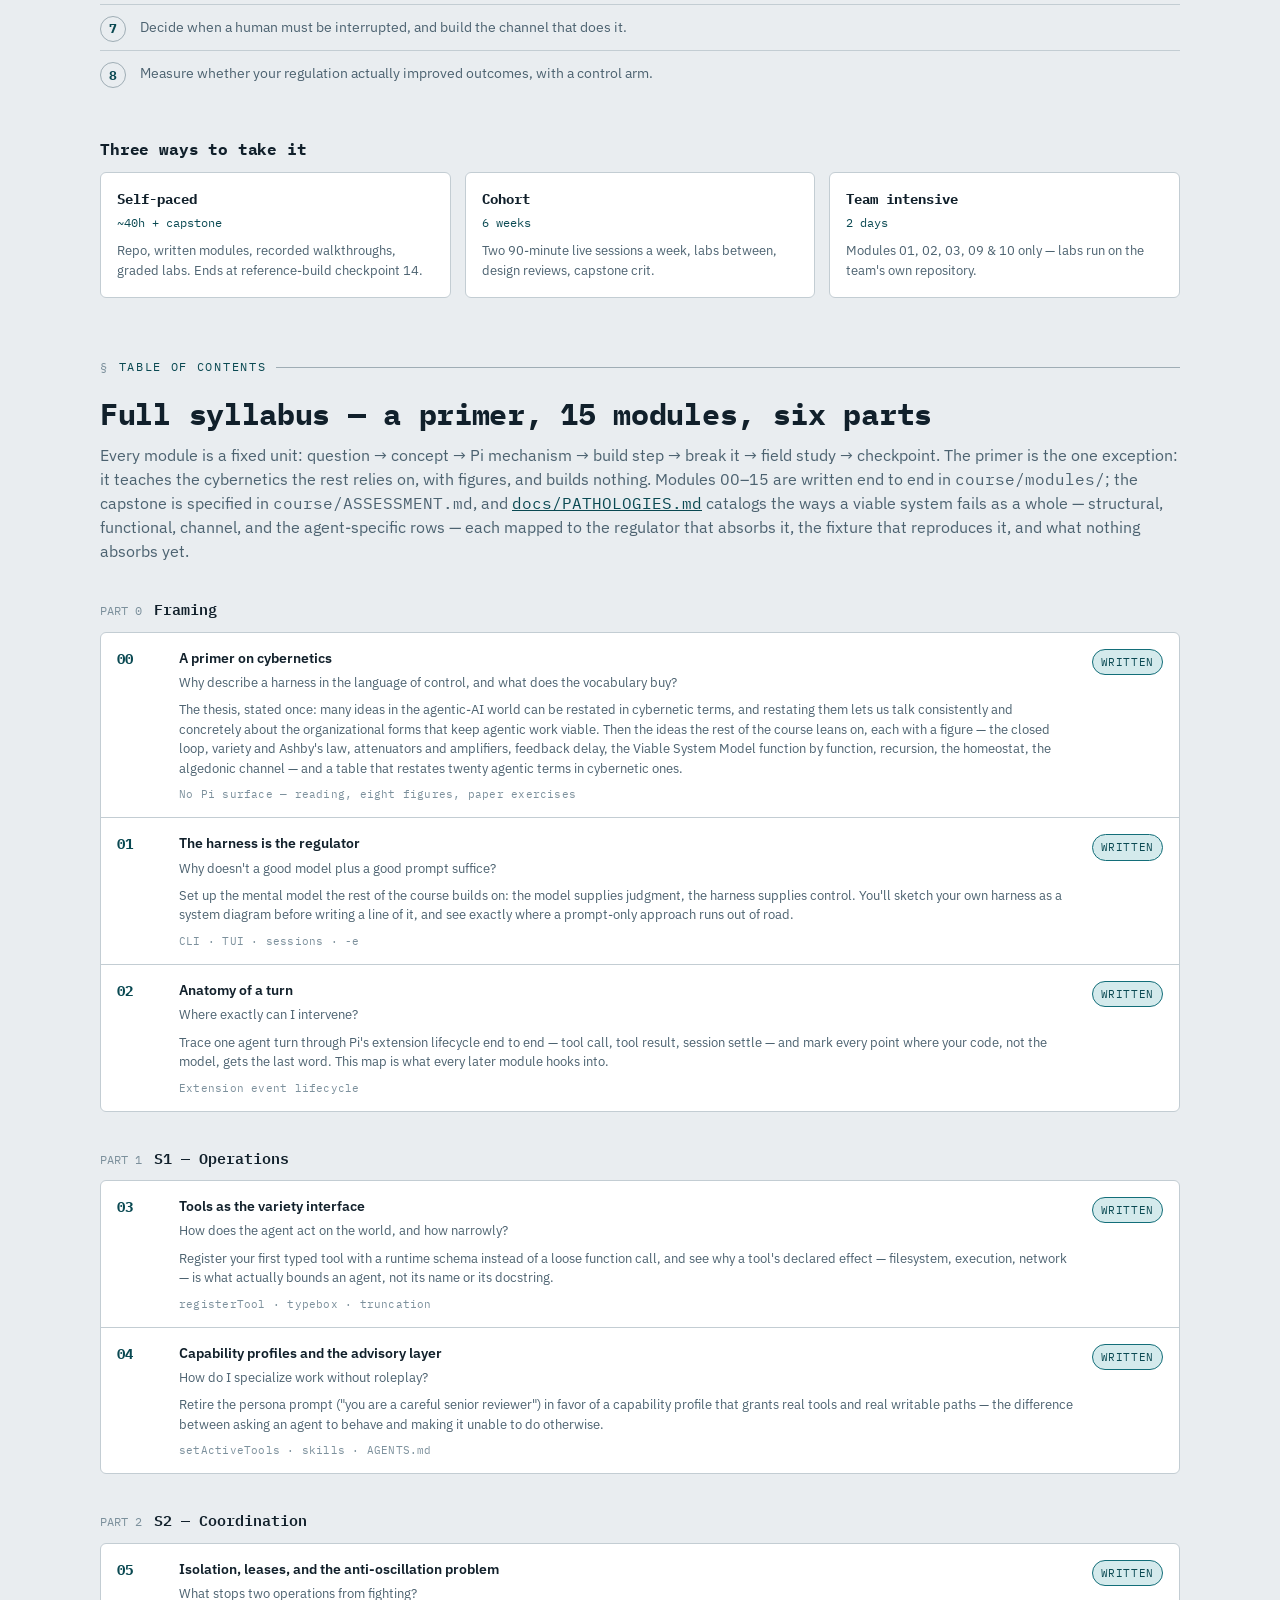
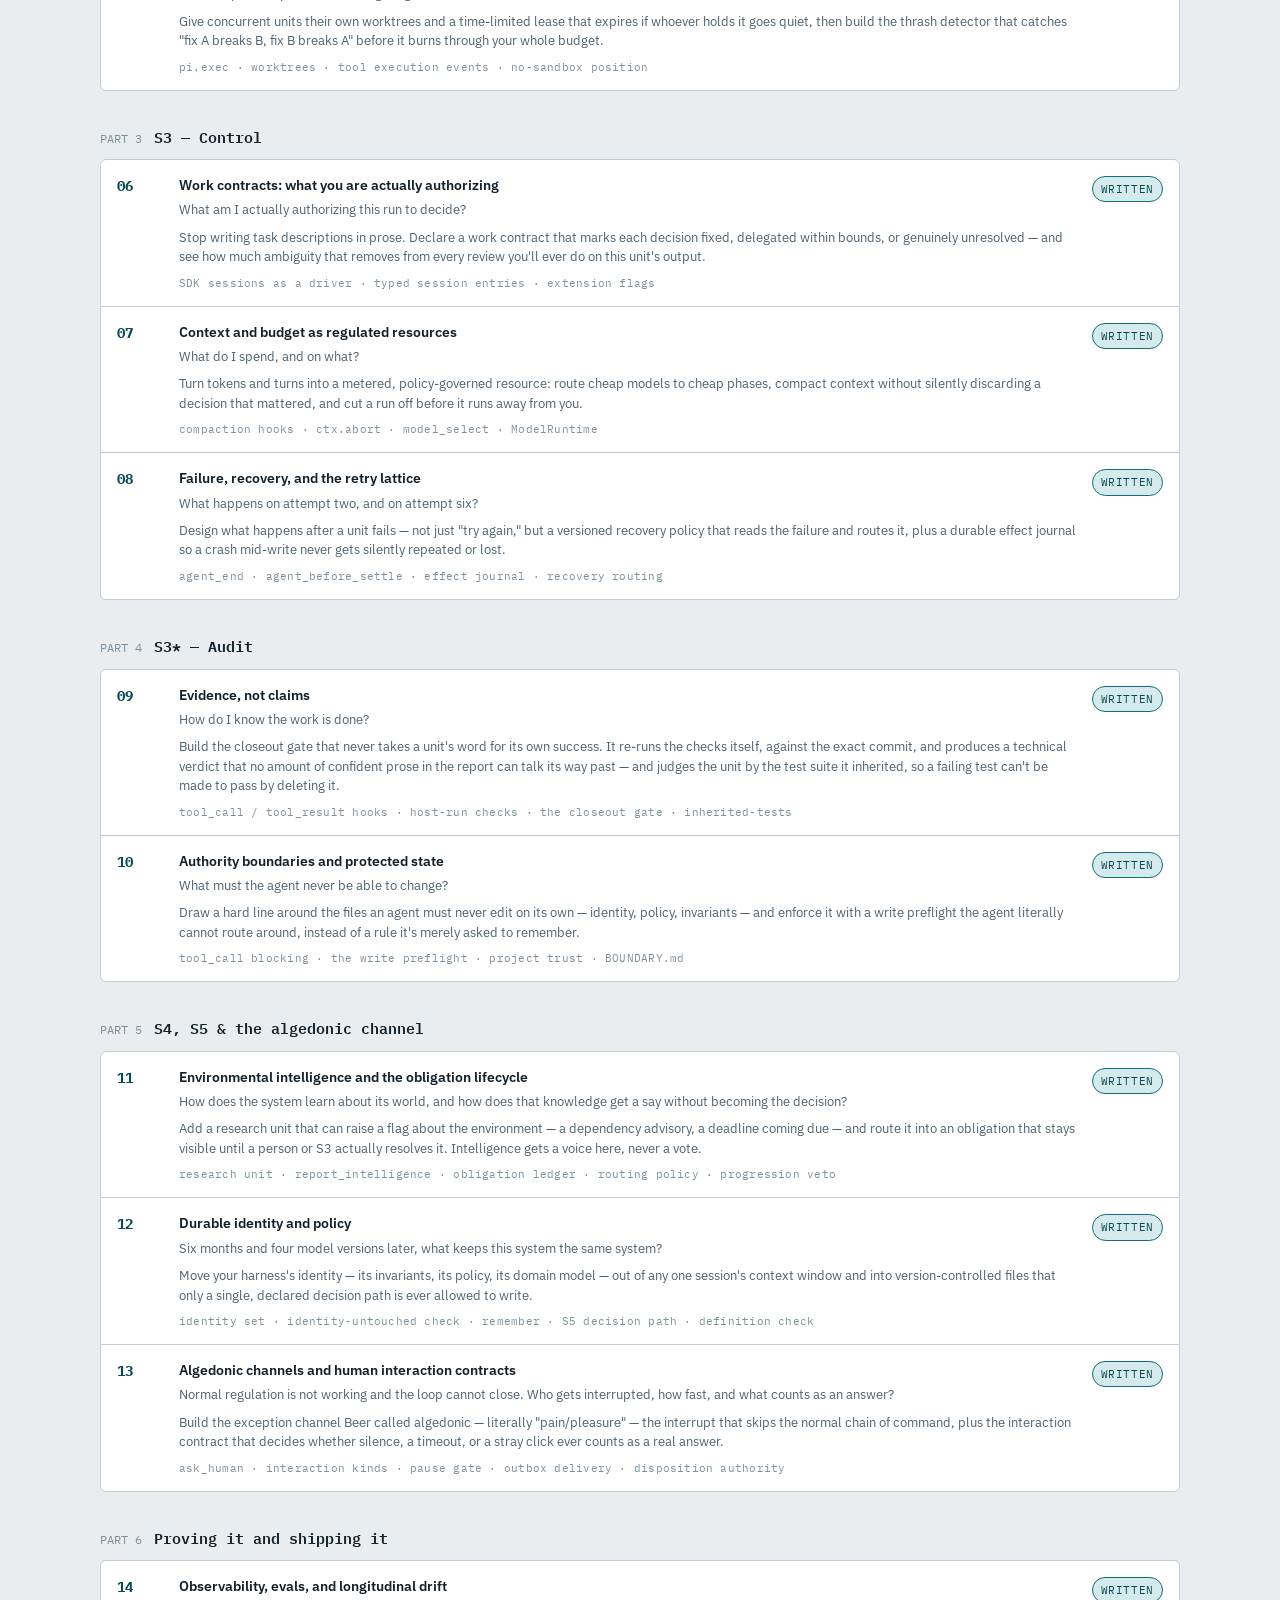
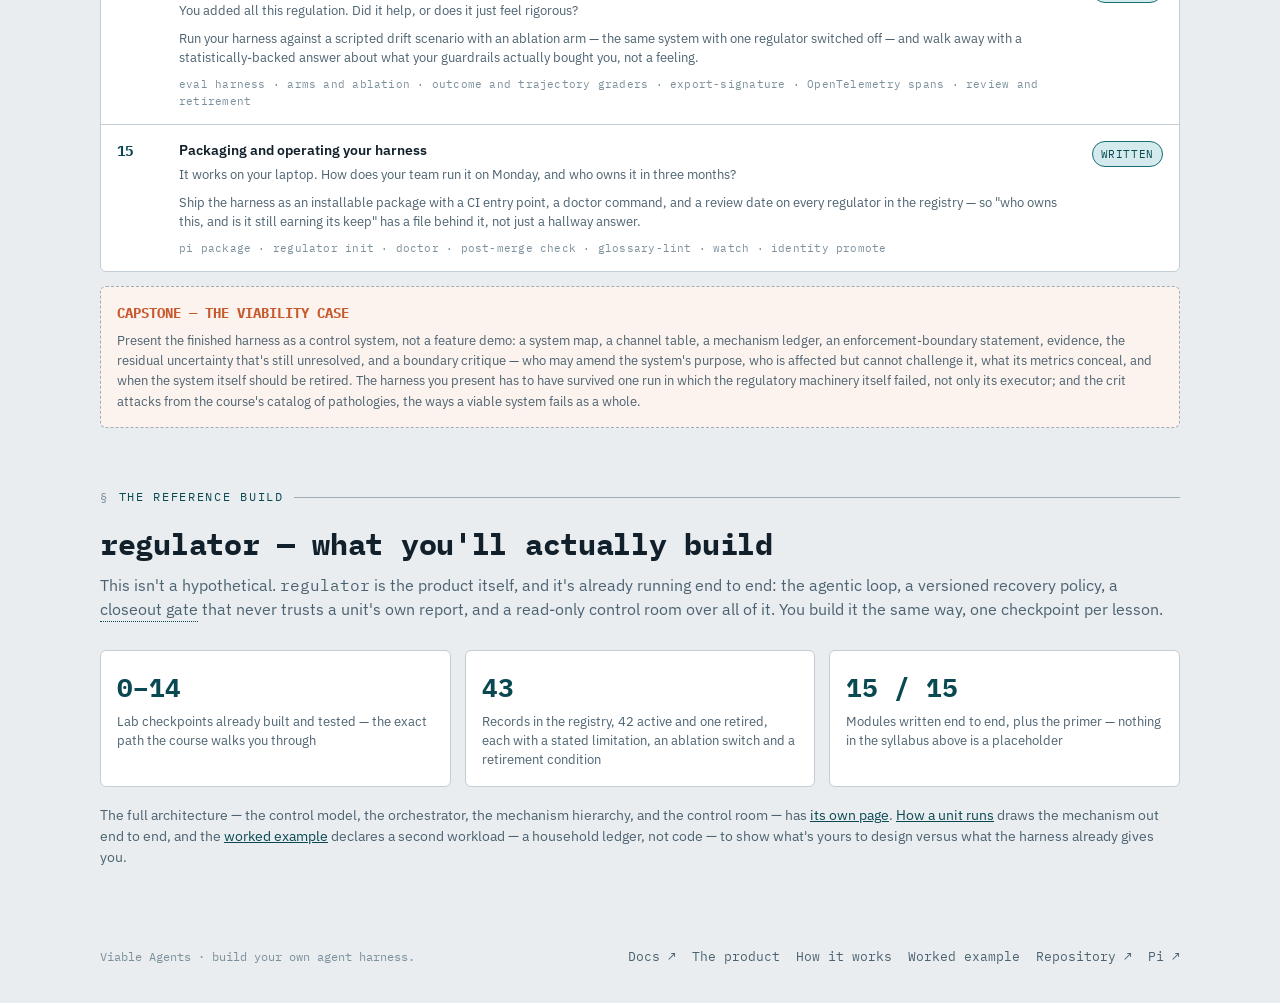
==== commit 84502f0a: "Syllabus: add the cybernetics primer as module 00 The course now opens with a primer that teaches th" ====
--- a/site/index.html
+++ b/site/index.html
@@ -369,9 +369,10 @@
 
 <section id="syllabus" class="wrap">
   <div class="kicker">Table of contents<span class="tick"></span></div>
-  <h2 class="title">Full syllabus — 15 modules, six parts</h2>
+  <h2 class="title">Full syllabus — a primer, 15 modules, six parts</h2>
   <p class="lede">Every module is a fixed unit: question → concept → Pi mechanism → build
-    step → break it → field study → checkpoint. Modules 01–15 are written end to end in
+    step → break it → field study → checkpoint. The primer is the one exception: it
+    teaches the cybernetics the rest relies on, with figures, and builds nothing. Modules 00–15 are written end to end in
     <code>course/modules/</code>; the capstone is specified in <code>course/ASSESSMENT.md</code>,
     and <a href="https://metacoding-io.github.io/regulator/PATHOLOGIES"><code>docs/PATHOLOGIES.md</code></a> catalogs the ways a viable system fails as a whole —
     structural, functional, channel, and the agent-specific rows — each mapped to the regulator
@@ -380,6 +381,14 @@
   <div class="part">
     <div class="part-head"><span class="part-num">PART&nbsp;0</span><span class="part-name">Framing</span></div>
     <div class="modlist">
+      <div class="mod written">
+        <div class="num">00</div>
+        <div class="body"><div class="name">A primer on cybernetics</div>
+          <div class="q">Why describe a harness in the language of control, and what does the vocabulary buy?</div>
+          <div class="desc">The thesis, stated once: many ideas in the agentic-AI world can be restated in cybernetic terms, and restating them lets us talk consistently and concretely about the organizational forms that keep agentic work viable. Then the ideas the rest of the course leans on, each with a figure — the closed loop, variety and Ashby's law, attenuators and amplifiers, feedback delay, the Viable System Model function by function, recursion, the homeostat, the algedonic channel — and a table that restates twenty agentic terms in cybernetic ones.</div>
+          <div class="surface">No Pi surface — reading, eight figures, paper exercises</div></div>
+        <div class="pill written">Written</div>
+      </div>
       <div class="mod written">
         <div class="num">01</div>
         <div class="body"><div class="name">The harness is the regulator</div>
@@ -563,7 +572,7 @@
   <div class="cards">
     <div class="card"><div class="k">0–14</div><div class="l">Lab checkpoints already built and tested — the exact path the course walks you through</div></div>
     <div class="card"><div class="k">43</div><div class="l">Records in the registry, 42 active and one retired, each with a stated limitation, an ablation switch and a retirement condition</div></div>
-    <div class="card"><div class="k">15 / 15</div><div class="l">Lessons written end to end — nothing in the syllabus above is a placeholder</div></div>
+    <div class="card"><div class="k">15 / 15</div><div class="l">Modules written end to end, plus the primer — nothing in the syllabus above is a placeholder</div></div>
   </div>
   <p style="font-size:13.5px;color:var(--ink-dim);margin-top:18px;">The full architecture —
     the control model, the orchestrator, the mechanism hierarchy, and the control room —
--- a/site/toc.css
+++ b/site/toc.css
@@ -1,27 +1,57 @@
 /* Floating "on this page" table of contents for a page's own sections.
-   Only shown once there's real room beside the centered .wrap content
-   (see the min-width breakpoint below) — it never competes with the
-   content for space, and the header nav's anchor links work identically
-   without it. */
+   A self-contained card (its own background, border and shadow) fixed
+   near the top-right of the viewport, rather than a plain list of links
+   dropped into whatever margin happens to be free beside the centered
+   .wrap content. That margin isn't reliable — a browser's own UI (a
+   sidebar, a docked devtools panel, a narrower-than-fullscreen window)
+   eats into it independently of viewport width, which a width-only media
+   query can't account for. A solid card can sit on top of the page's own
+   text when there isn't room beside it, instead of interleaving with it,
+   so it can just always be shown on anything wider than a phone. */
 
 .page-toc {
-  display: none;
   position: fixed;
-  right: 24px;
-  top: 50%;
-  transform: translateY(-50%);
-  width: 190px;
-  max-height: 70vh;
+  top: 76px;
+  right: 16px;
+  width: 180px;
+  max-height: calc(100vh - 100px);
   overflow-y: auto;
   z-index: 15;
+  background: var(--surface);
+  border: 1px solid var(--line);
+  border-radius: 8px;
+  padding: 12px 14px;
+  box-shadow: 0 8px 24px rgba(0,0,0,.18);
 }
 .page-toc-title {
+  display: flex;
+  align-items: center;
+  justify-content: space-between;
+  gap: 8px;
   font-family: var(--mono);
   font-size: 11px;
   letter-spacing: .08em;
   text-transform: uppercase;
   color: var(--ink-faint);
-  margin: 0 0 8px 13px;
+  margin: 0 0 8px 1px;
+}
+.page-toc-toggle {
+  font-family: var(--mono);
+  font-size: 13px;
+  line-height: 1;
+  color: var(--ink-faint);
+  background: none;
+  border: none;
+  padding: 0 2px;
+  cursor: pointer;
+  letter-spacing: normal;
+  text-transform: none;
+}
+.page-toc-toggle:hover {
+  color: var(--signal-ink);
+}
+.page-toc.is-collapsed nav {
+  display: none;
 }
 .page-toc nav {
   display: flex;
@@ -47,6 +77,8 @@
   font-weight: 600;
 }
 
-@media (min-width: 1600px) {
-  .page-toc { display: block; }
+/* A fixed card this size would crowd a phone screen more than it helps
+   on one — hide it there; the header nav's own links still work. */
+@media (max-width: 640px) {
+  .page-toc { display: none; }
 }
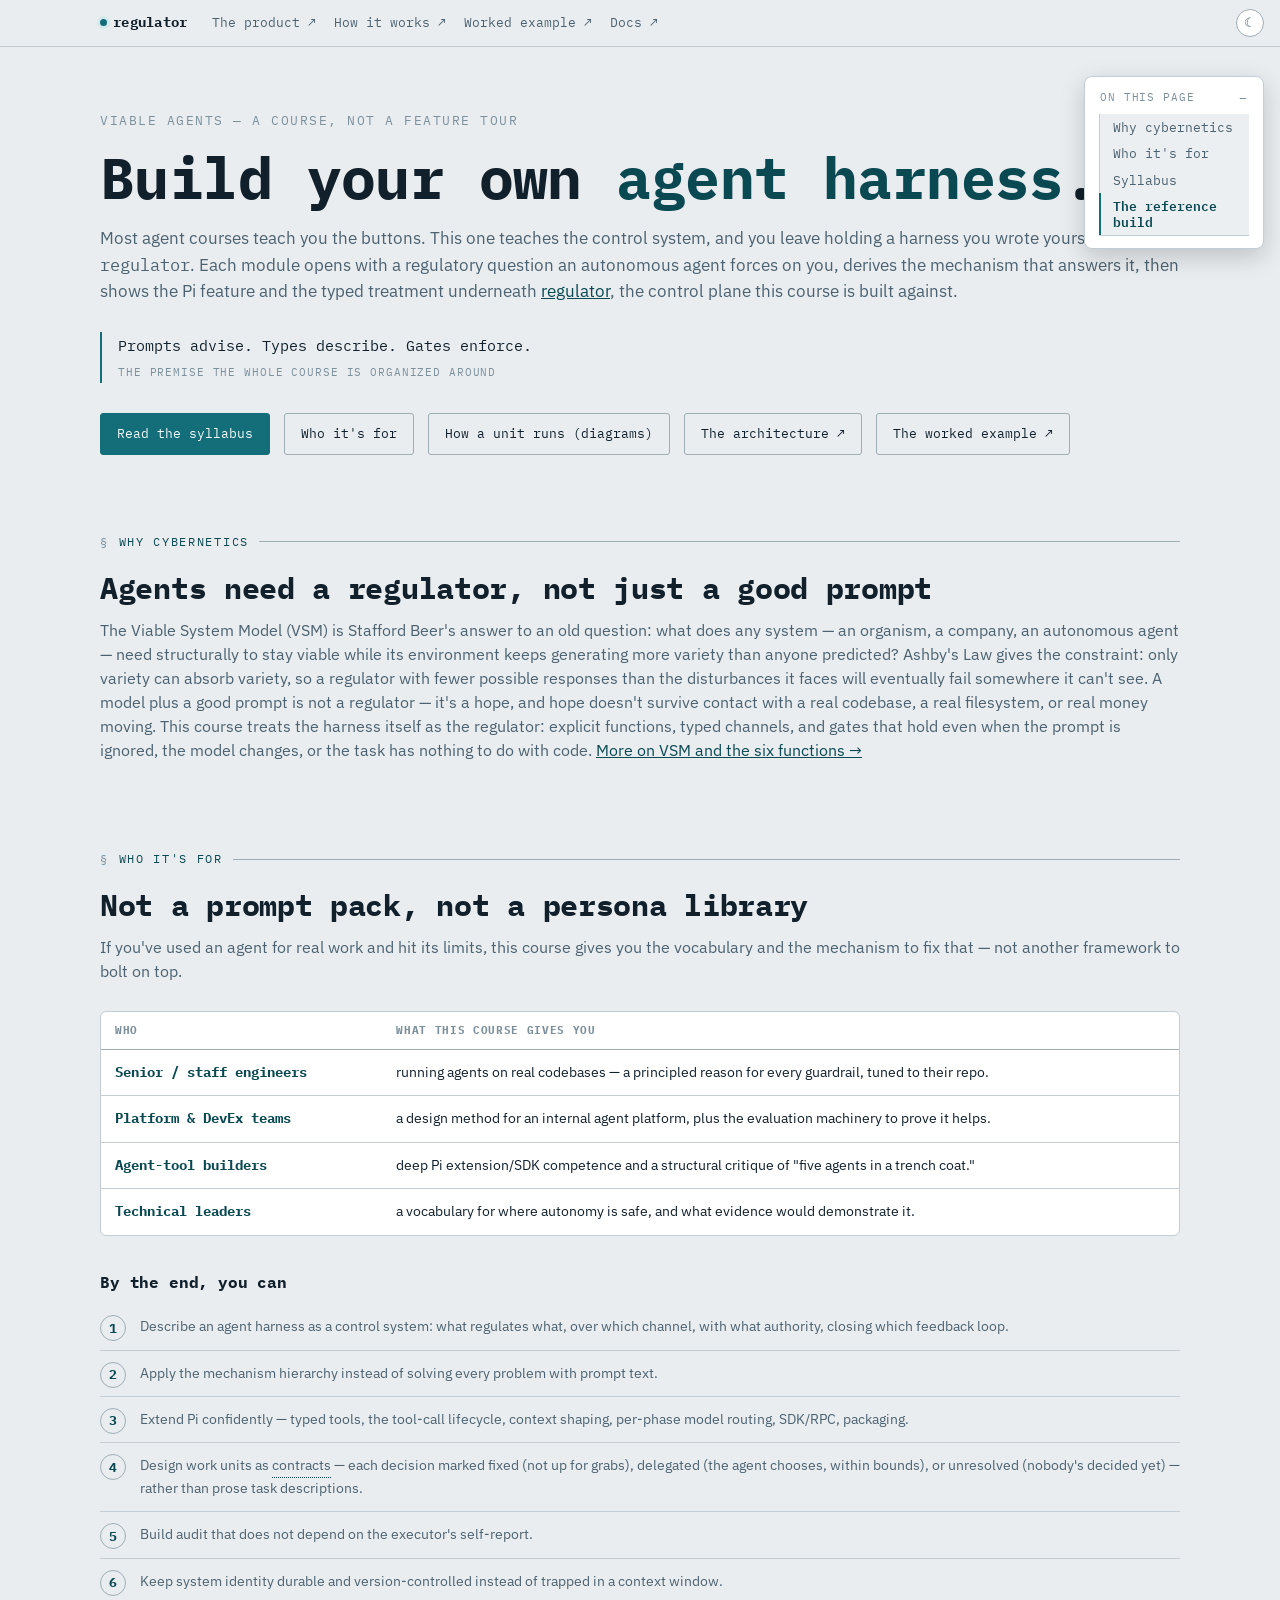
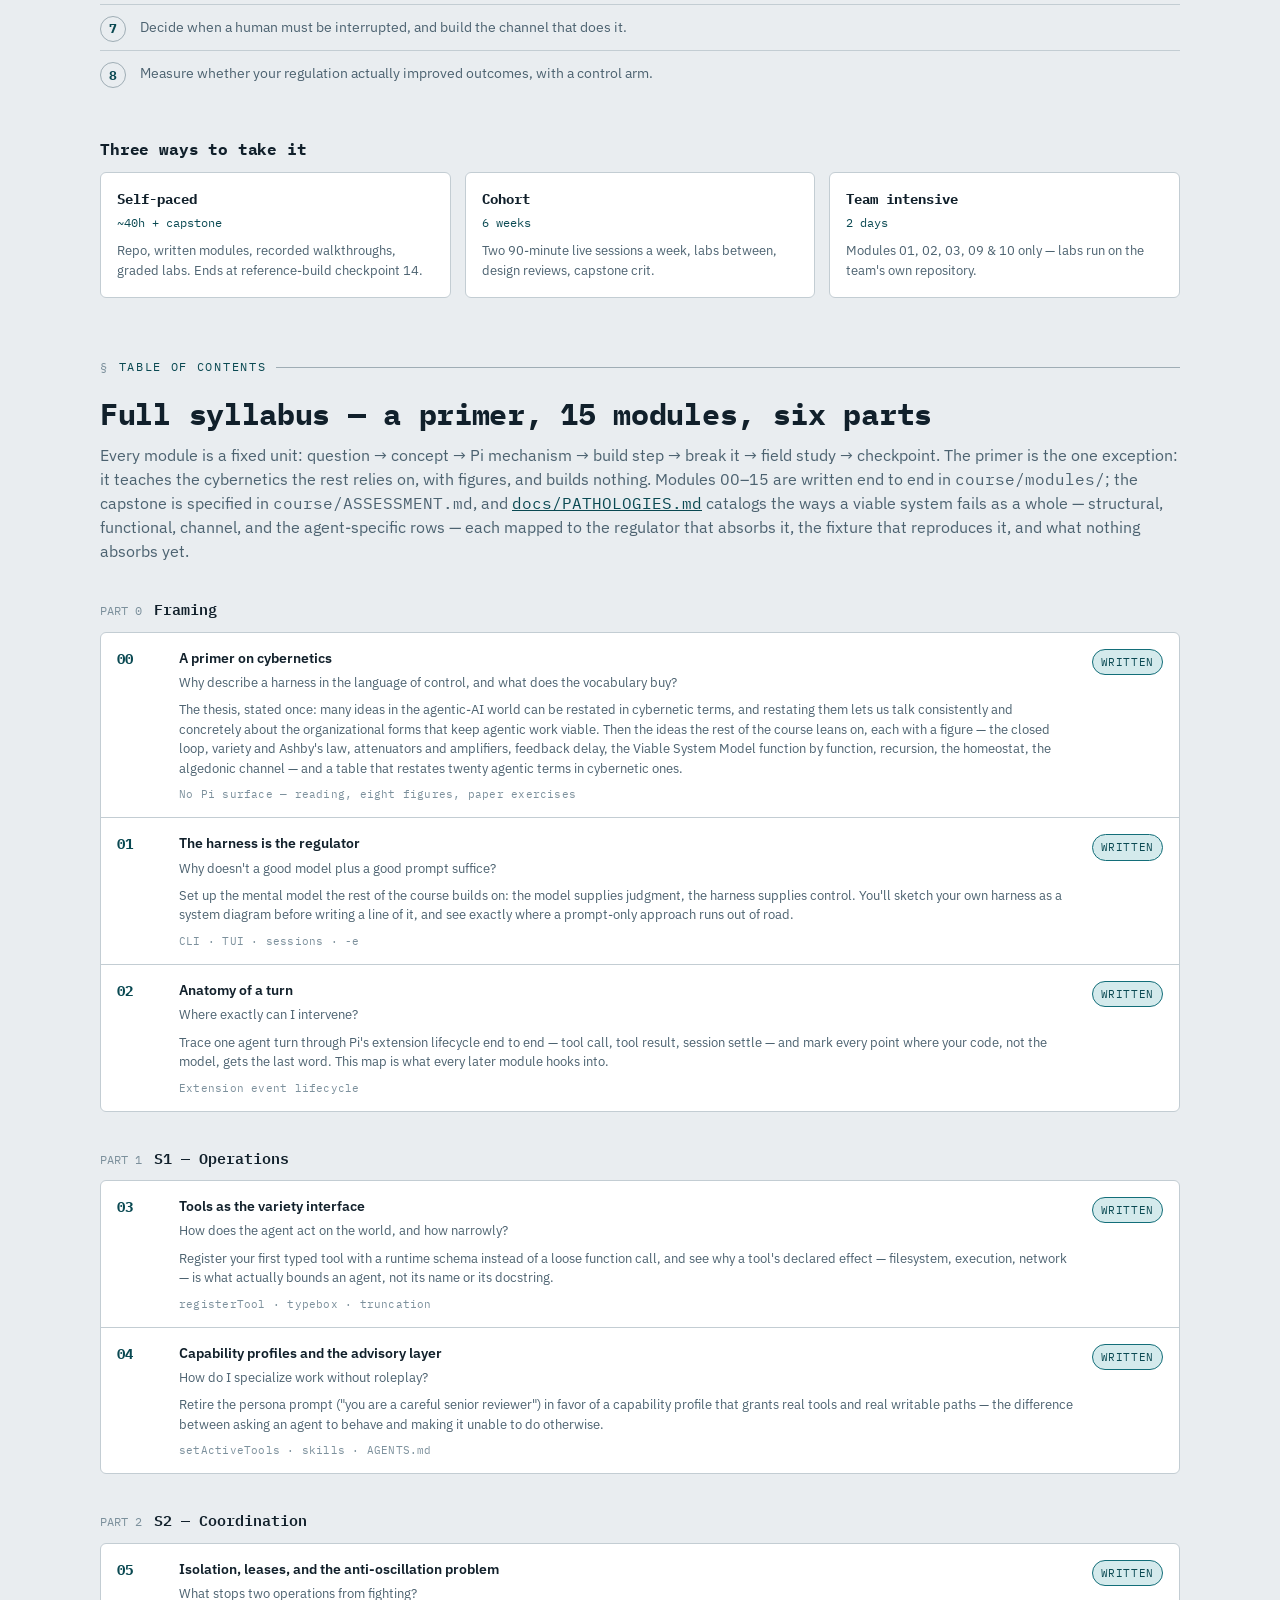
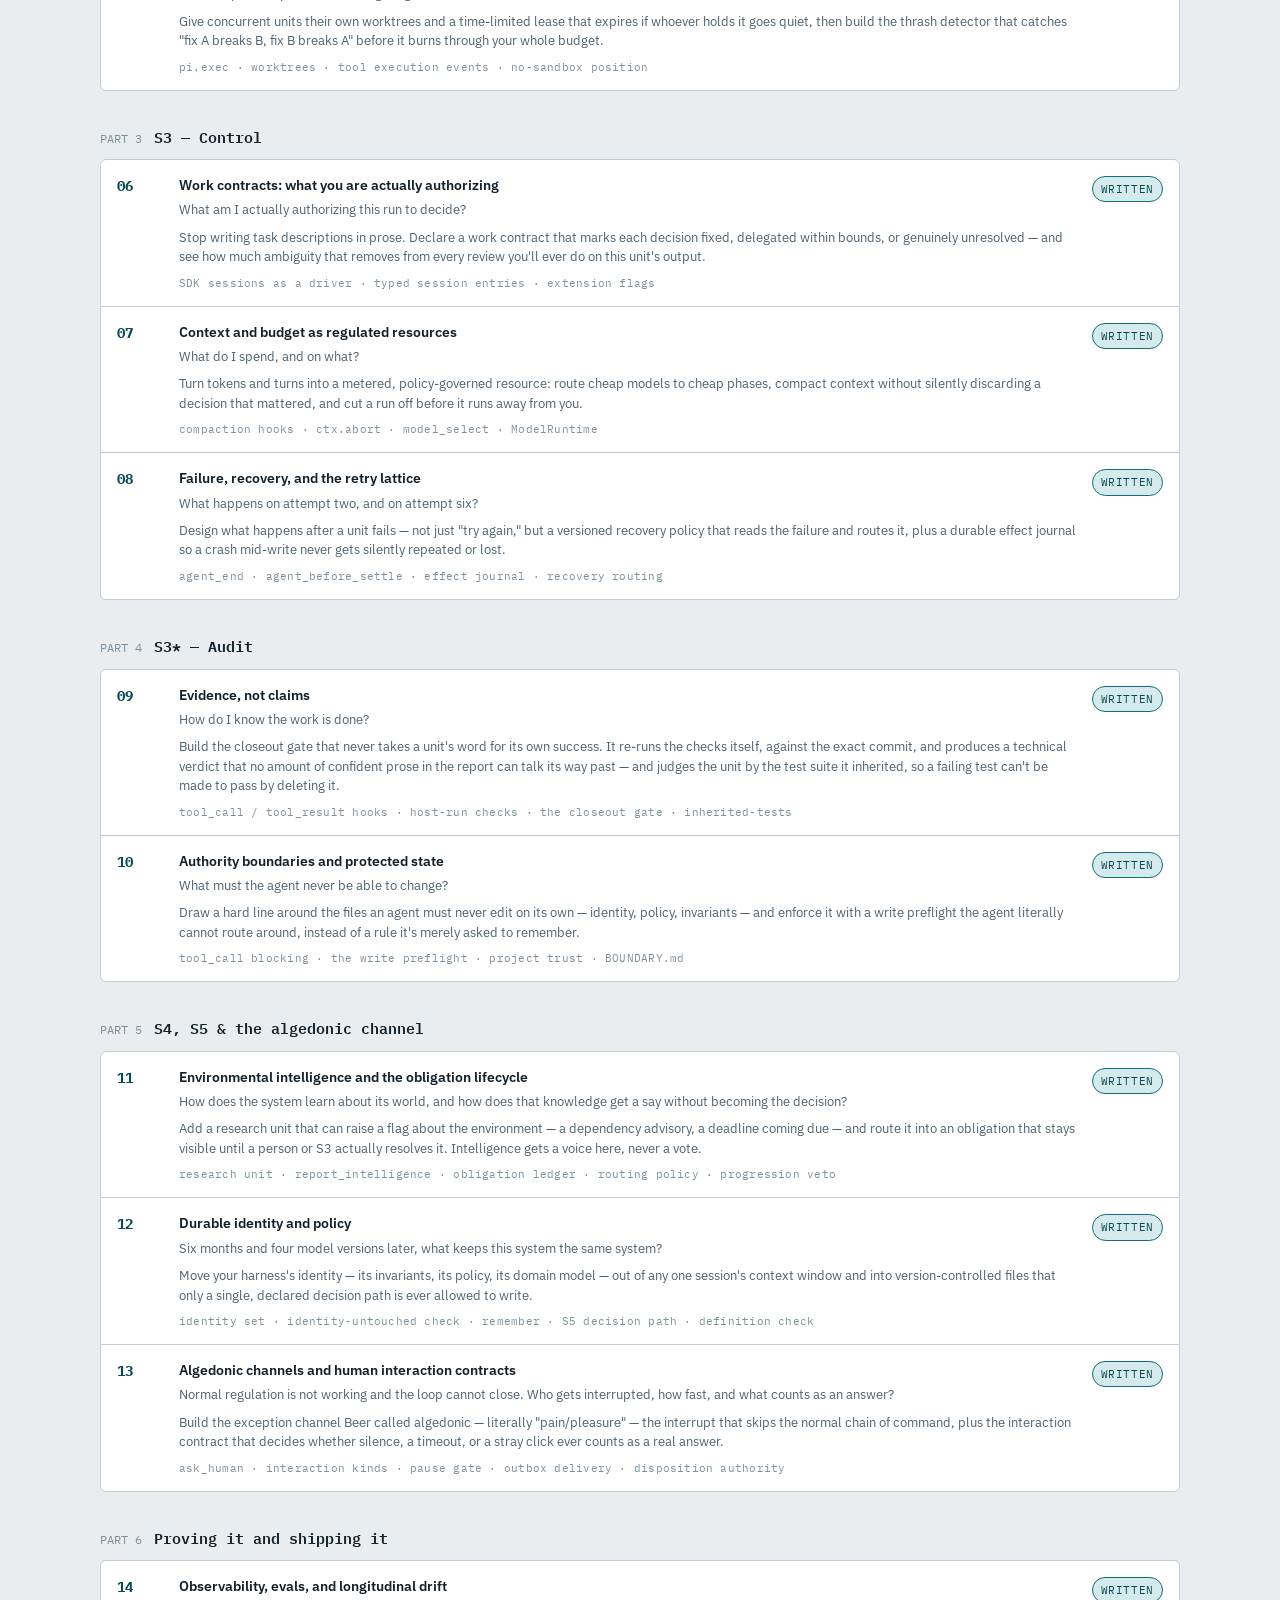
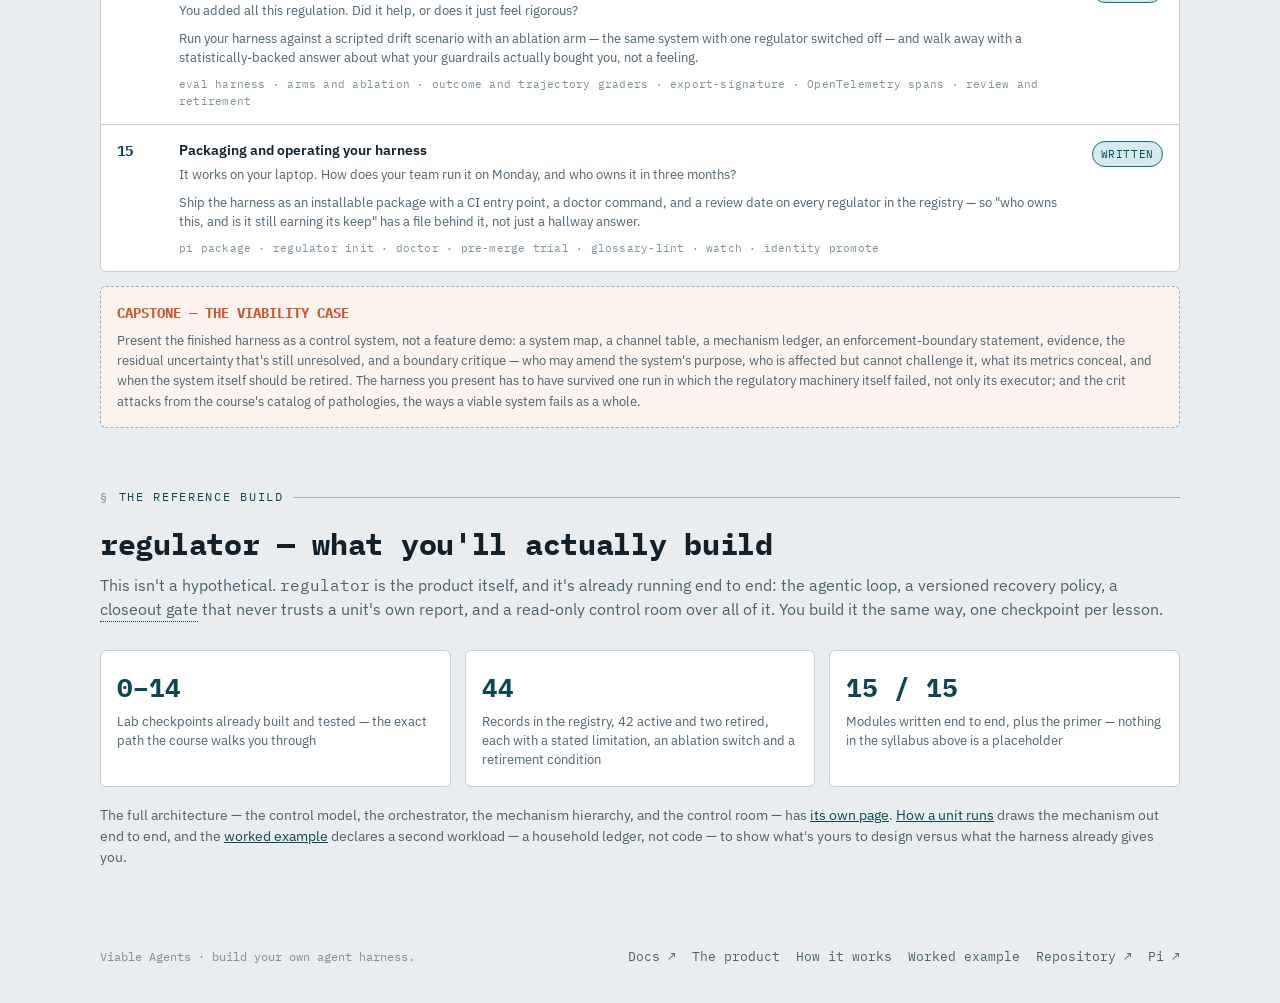
==== commit 1869bcc7: "The pre-merge trial replaces "after the merge"; 44 records; glossary-lint's advisory half product: t" ====
--- a/site/index.html
+++ b/site/index.html
@@ -542,7 +542,7 @@
         <div class="body"><div class="name">Packaging and operating your harness</div>
           <div class="q">It works on your laptop. How does your team run it on Monday, and who owns it in three months?</div>
           <div class="desc">Ship the harness as an installable package with a CI entry point, a doctor command, and a review date on every regulator in the registry — so "who owns this, and is it still earning its keep" has a file behind it, not just a hallway answer.</div>
-          <div class="surface">pi package · regulator init · doctor · post-merge check · glossary-lint · watch · identity promote</div></div>
+          <div class="surface">pi package · regulator init · doctor · pre-merge trial · glossary-lint · watch · identity promote</div></div>
         <div class="pill written">Written</div>
       </div>
     </div>
@@ -571,7 +571,7 @@
     the same way, one checkpoint per lesson.</p>
   <div class="cards">
     <div class="card"><div class="k">0–14</div><div class="l">Lab checkpoints already built and tested — the exact path the course walks you through</div></div>
-    <div class="card"><div class="k">43</div><div class="l">Records in the registry, 42 active and one retired, each with a stated limitation, an ablation switch and a retirement condition</div></div>
+    <div class="card"><div class="k">44</div><div class="l">Records in the registry, 42 active and two retired, each with a stated limitation, an ablation switch and a retirement condition</div></div>
     <div class="card"><div class="k">15 / 15</div><div class="l">Modules written end to end, plus the primer — nothing in the syllabus above is a placeholder</div></div>
   </div>
   <p style="font-size:13.5px;color:var(--ink-dim);margin-top:18px;">The full architecture —
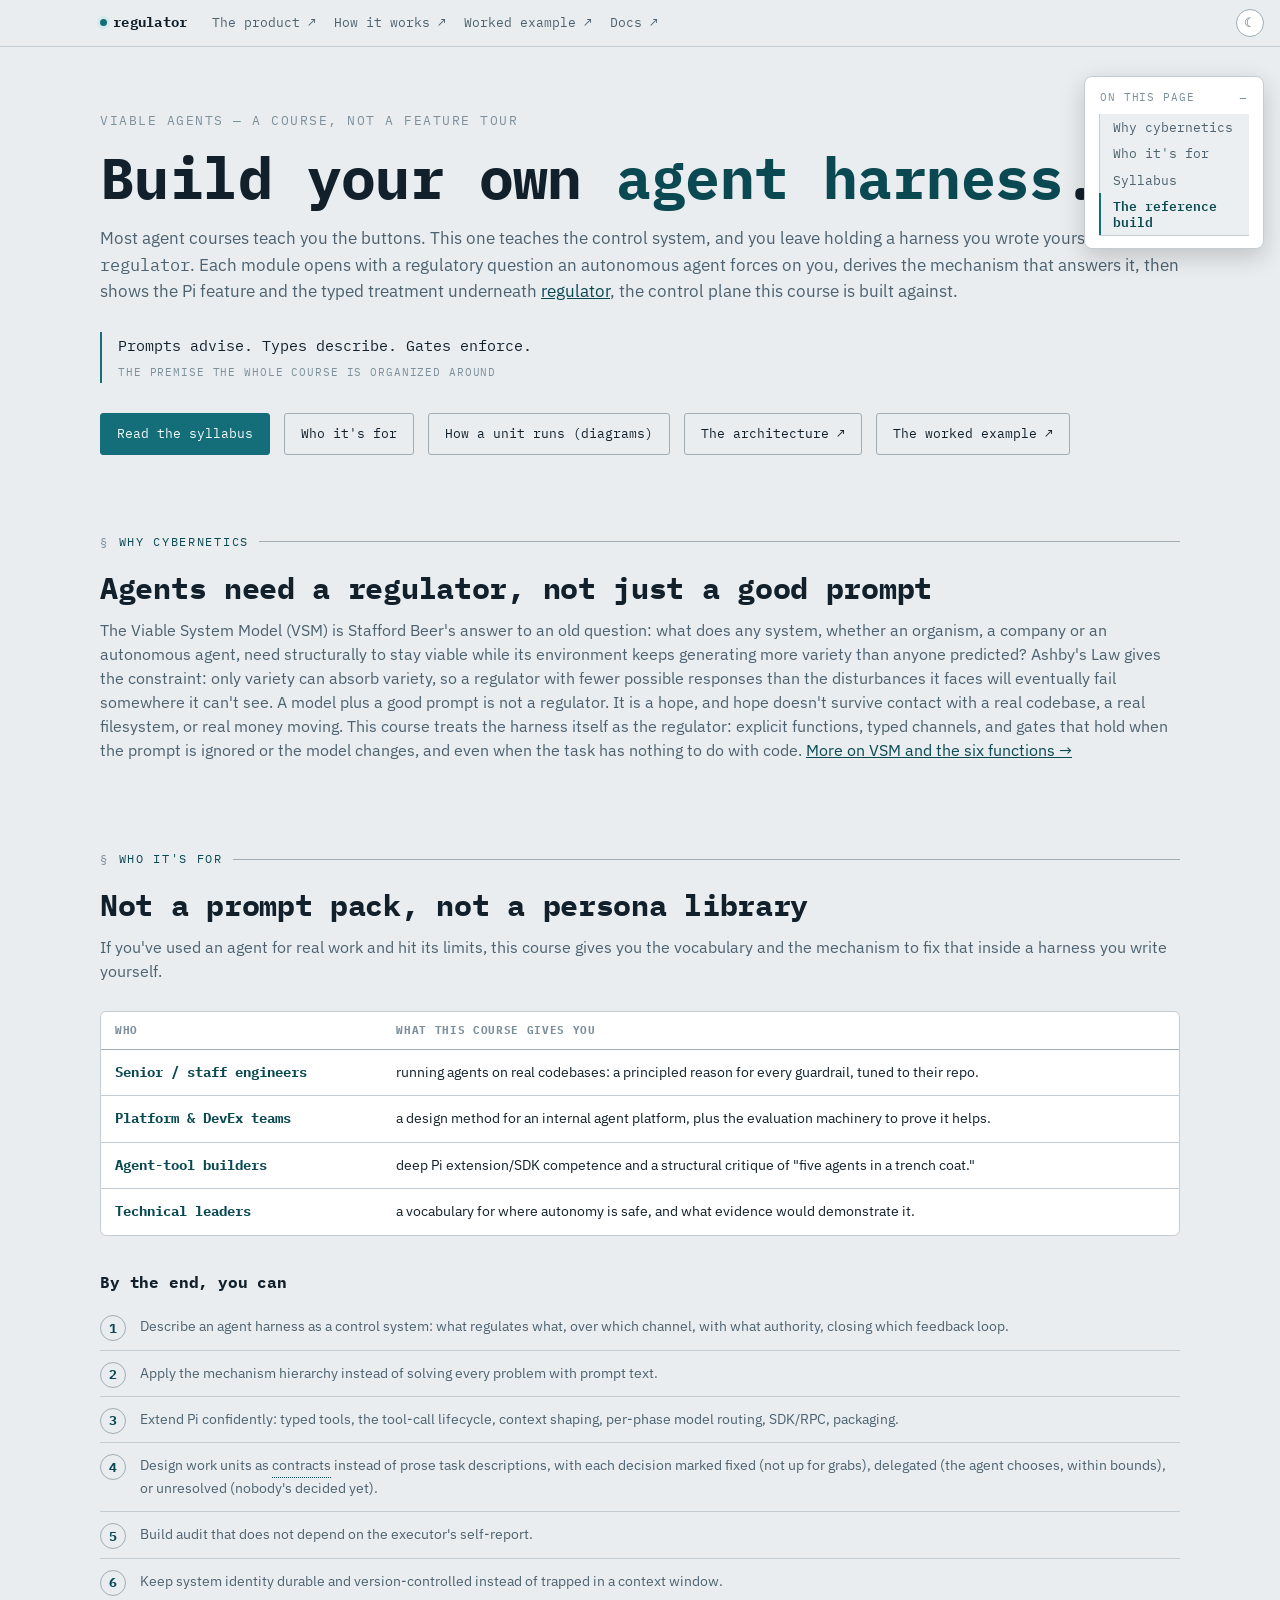
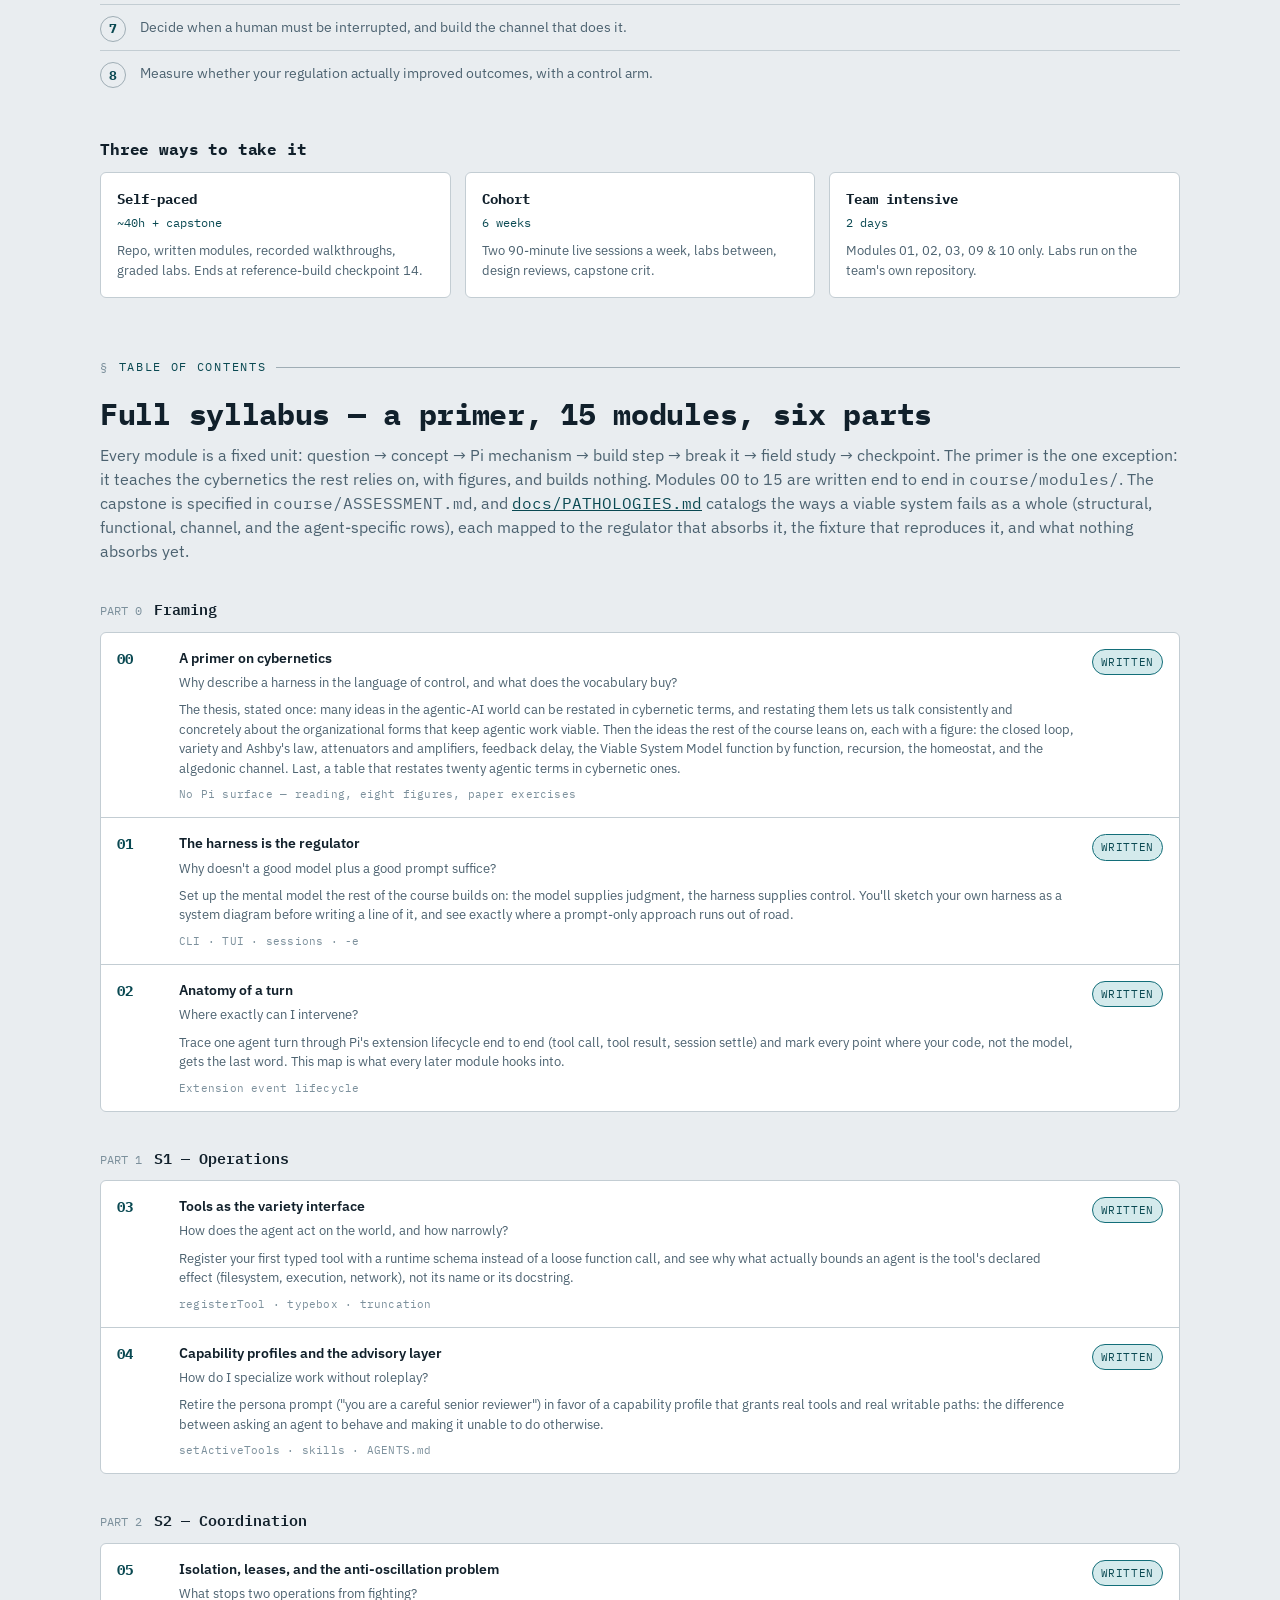
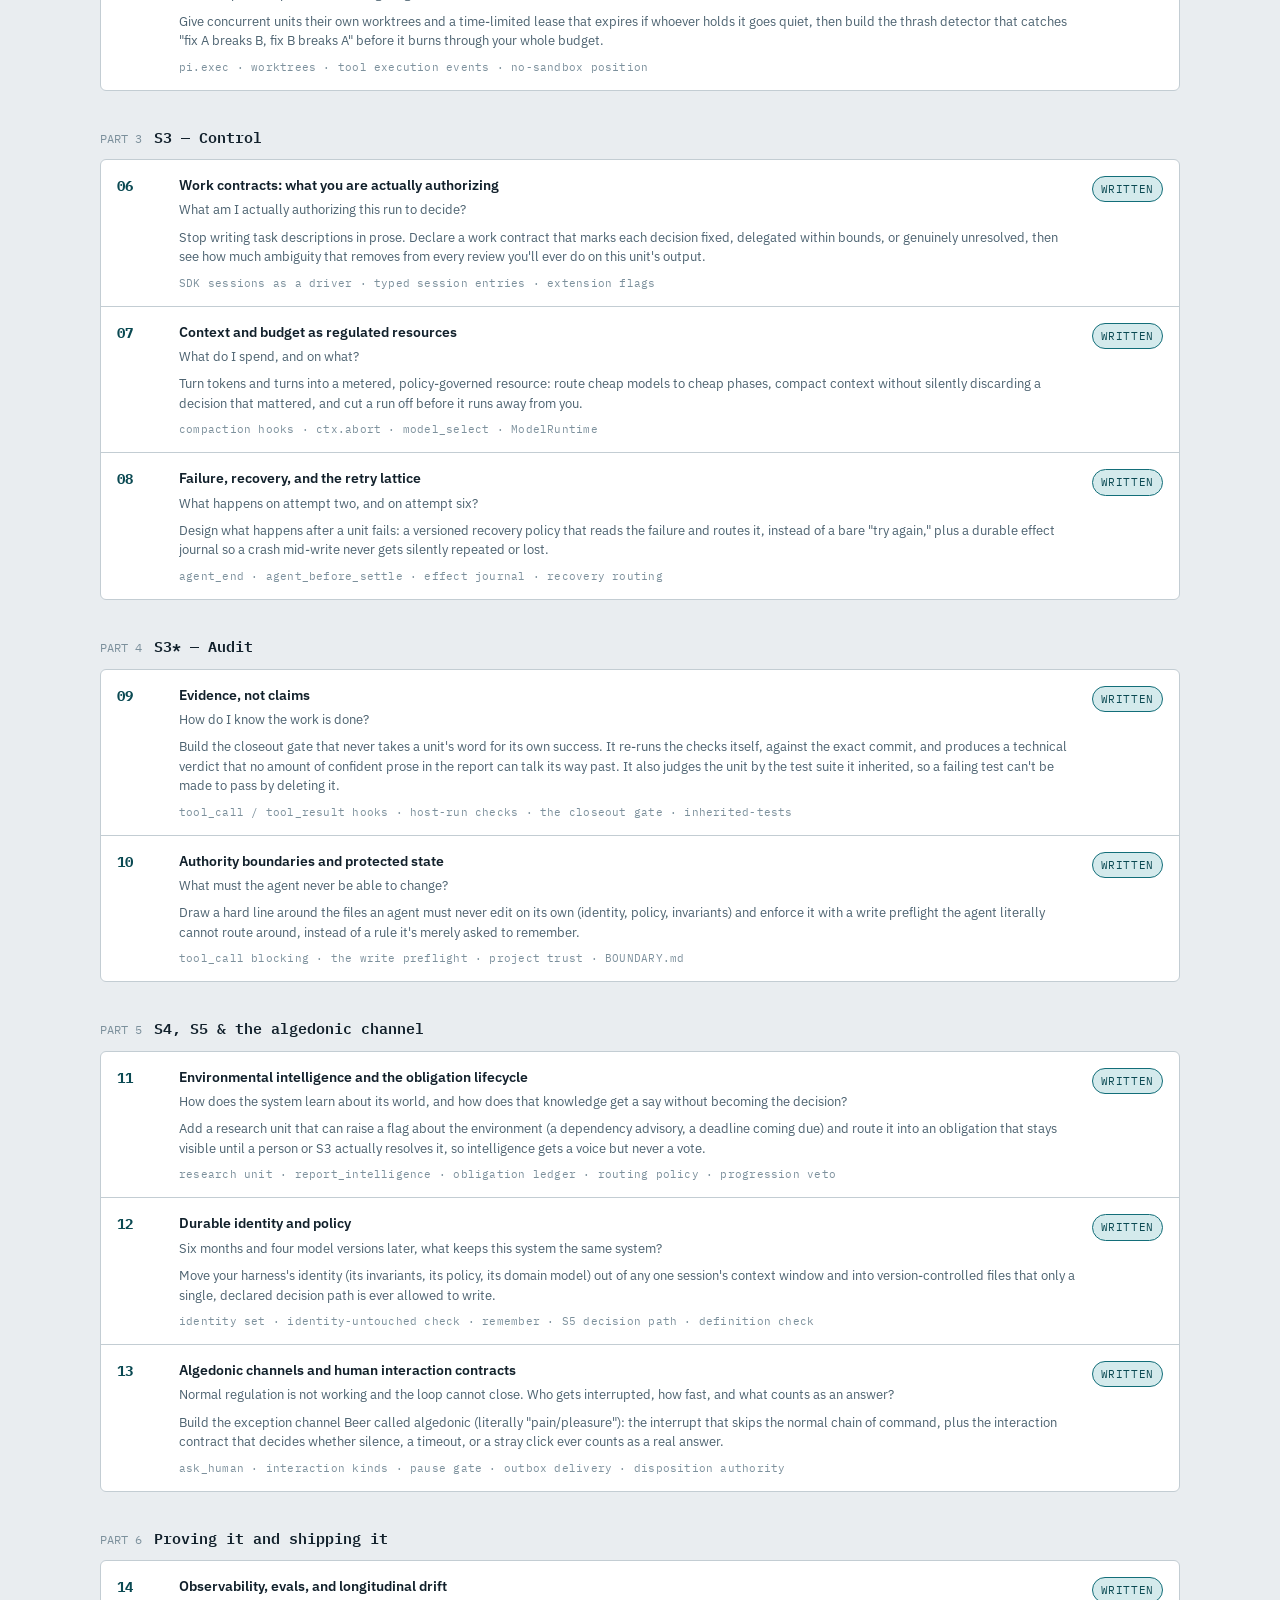
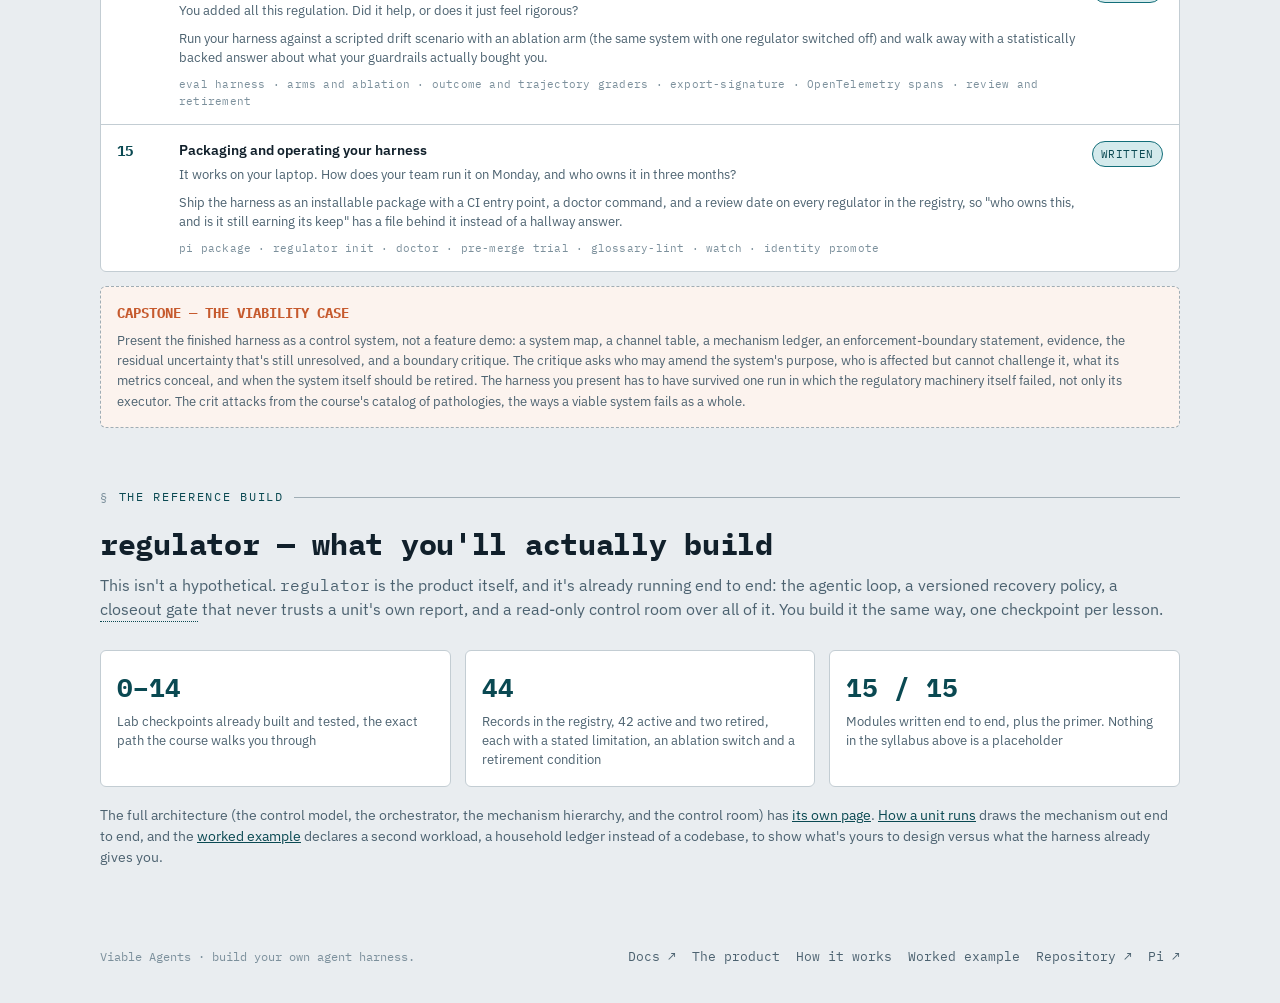
==== commit 3b3a7ccb: "Site: humanize the course page prose Body prose only: dashes replaced, contrasts that argue with nob" ====
--- a/site/index.html
+++ b/site/index.html
@@ -317,15 +317,15 @@
   <div class="kicker">Why cybernetics<span class="tick"></span></div>
   <h2 class="title">Agents need a regulator, not just a good prompt</h2>
   <p class="lede">The Viable System Model (VSM) is Stafford Beer's answer to an old
-    question: what does any system — an organism, a company, an autonomous agent — need
-    structurally to stay viable while its environment keeps generating more variety than
-    anyone predicted? Ashby's Law gives the constraint: only variety can absorb variety, so
-    a regulator with fewer possible responses than the disturbances it faces will eventually
-    fail somewhere it can't see. A model plus a good prompt is not a regulator — it's a
-    hope, and hope doesn't survive contact with a real codebase, a real filesystem, or real
-    money moving. This course treats the harness itself as the regulator: explicit
-    functions, typed channels, and gates that hold even when the prompt is ignored, the
-    model changes, or the task has nothing to do with code. <a href="product.html#vsm">More
+    question: what does any system, whether an organism, a company or an autonomous agent,
+    need structurally to stay viable while its environment keeps generating more variety
+    than anyone predicted? Ashby's Law gives the constraint: only variety can absorb
+    variety, so a regulator with fewer possible responses than the disturbances it faces
+    will eventually fail somewhere it can't see. A model plus a good prompt is not a
+    regulator. It is a hope, and hope doesn't survive contact with a real codebase, a real
+    filesystem, or real money moving. This course treats the harness itself as the
+    regulator: explicit functions, typed channels, and gates that hold when the prompt is
+    ignored or the model changes, and even when the task has nothing to do with code. <a href="product.html#vsm">More
     on VSM and the six functions →</a></p>
 </section>
 
@@ -333,13 +333,13 @@
   <div class="kicker">Who it's for<span class="tick"></span></div>
   <h2 class="title">Not a prompt pack, not a persona library</h2>
   <p class="lede">If you've used an agent for real work and hit its limits, this
-    course gives you the vocabulary and the mechanism to fix that — not another framework
-    to bolt on top.</p>
+    course gives you the vocabulary and the mechanism to fix that inside a harness you
+    write yourself.</p>
   <div class="tbl-wrap">
     <table>
       <thead><tr><th>Who</th><th>What this course gives you</th></tr></thead>
       <tbody>
-        <tr><td class="fn">Senior / staff engineers</td><td>running agents on real codebases — a principled reason for every guardrail, tuned to their repo.</td></tr>
+        <tr><td class="fn">Senior / staff engineers</td><td>running agents on real codebases: a principled reason for every guardrail, tuned to their repo.</td></tr>
         <tr><td class="fn">Platform &amp; DevEx teams</td><td>a design method for an internal agent platform, plus the evaluation machinery to prove it helps.</td></tr>
         <tr><td class="fn">Agent-tool builders</td><td>deep Pi extension/SDK competence and a structural critique of "five agents in a trench coat."</td></tr>
         <tr><td class="fn">Technical leaders</td><td>a vocabulary for where autonomy is safe, and what evidence would demonstrate it.</td></tr>
@@ -351,8 +351,8 @@
   <ol class="outcomes">
     <li>Describe an agent harness as a control system: what regulates what, over which channel, with what authority, closing which feedback loop.</li>
     <li>Apply the mechanism hierarchy instead of solving every problem with prompt text.</li>
-    <li>Extend Pi confidently — typed tools, the tool-call lifecycle, context shaping, per-phase model routing, SDK/RPC, packaging.</li>
-    <li>Design work units as <button type="button" class="gl" data-term="contract">contracts</button> — each decision marked fixed (not up for grabs), delegated (the agent chooses, within bounds), or unresolved (nobody's decided yet) — rather than prose task descriptions.</li>
+    <li>Extend Pi confidently: typed tools, the tool-call lifecycle, context shaping, per-phase model routing, SDK/RPC, packaging.</li>
+    <li>Design work units as <button type="button" class="gl" data-term="contract">contracts</button> instead of prose task descriptions, with each decision marked fixed (not up for grabs), delegated (the agent chooses, within bounds), or unresolved (nobody's decided yet).</li>
     <li>Build audit that does not depend on the executor's self-report.</li>
     <li>Keep system identity durable and version-controlled instead of trapped in a context window.</li>
     <li>Decide when a human must be interrupted, and build the channel that does it.</li>
@@ -363,7 +363,7 @@
   <div class="env-cards">
     <div class="env-card"><h4>Self-paced</h4><div class="len">~40h + capstone</div><p>Repo, written modules, recorded walkthroughs, graded labs. Ends at reference-build checkpoint 14.</p></div>
     <div class="env-card"><h4>Cohort</h4><div class="len">6 weeks</div><p>Two 90-minute live sessions a week, labs between, design reviews, capstone crit.</p></div>
-    <div class="env-card"><h4>Team intensive</h4><div class="len">2 days</div><p>Modules 01, 02, 03, 09 &amp; 10 only — labs run on the team's own repository.</p></div>
+    <div class="env-card"><h4>Team intensive</h4><div class="len">2 days</div><p>Modules 01, 02, 03, 09 &amp; 10 only. Labs run on the team's own repository.</p></div>
   </div>
 </section>
 
@@ -372,10 +372,10 @@
   <h2 class="title">Full syllabus — a primer, 15 modules, six parts</h2>
   <p class="lede">Every module is a fixed unit: question → concept → Pi mechanism → build
     step → break it → field study → checkpoint. The primer is the one exception: it
-    teaches the cybernetics the rest relies on, with figures, and builds nothing. Modules 00–15 are written end to end in
-    <code>course/modules/</code>; the capstone is specified in <code>course/ASSESSMENT.md</code>,
-    and <a href="https://metacoding-io.github.io/regulator/PATHOLOGIES"><code>docs/PATHOLOGIES.md</code></a> catalogs the ways a viable system fails as a whole —
-    structural, functional, channel, and the agent-specific rows — each mapped to the regulator
+    teaches the cybernetics the rest relies on, with figures, and builds nothing. Modules 00 to 15 are written end to end in
+    <code>course/modules/</code>. The capstone is specified in <code>course/ASSESSMENT.md</code>,
+    and <a href="https://metacoding-io.github.io/regulator/PATHOLOGIES"><code>docs/PATHOLOGIES.md</code></a> catalogs the ways a viable system fails as a whole
+    (structural, functional, channel, and the agent-specific rows), each mapped to the regulator
     that absorbs it, the fixture that reproduces it, and what nothing absorbs yet.</p>
 
   <div class="part">
@@ -385,7 +385,7 @@
         <div class="num">00</div>
         <div class="body"><div class="name">A primer on cybernetics</div>
           <div class="q">Why describe a harness in the language of control, and what does the vocabulary buy?</div>
-          <div class="desc">The thesis, stated once: many ideas in the agentic-AI world can be restated in cybernetic terms, and restating them lets us talk consistently and concretely about the organizational forms that keep agentic work viable. Then the ideas the rest of the course leans on, each with a figure — the closed loop, variety and Ashby's law, attenuators and amplifiers, feedback delay, the Viable System Model function by function, recursion, the homeostat, the algedonic channel — and a table that restates twenty agentic terms in cybernetic ones.</div>
+          <div class="desc">The thesis, stated once: many ideas in the agentic-AI world can be restated in cybernetic terms, and restating them lets us talk consistently and concretely about the organizational forms that keep agentic work viable. Then the ideas the rest of the course leans on, each with a figure: the closed loop, variety and Ashby's law, attenuators and amplifiers, feedback delay, the Viable System Model function by function, recursion, the homeostat, and the algedonic channel. Last, a table that restates twenty agentic terms in cybernetic ones.</div>
           <div class="surface">No Pi surface — reading, eight figures, paper exercises</div></div>
         <div class="pill written">Written</div>
       </div>
@@ -401,7 +401,7 @@
         <div class="num">02</div>
         <div class="body"><div class="name">Anatomy of a turn</div>
           <div class="q">Where exactly can I intervene?</div>
-          <div class="desc">Trace one agent turn through Pi's extension lifecycle end to end — tool call, tool result, session settle — and mark every point where your code, not the model, gets the last word. This map is what every later module hooks into.</div>
+          <div class="desc">Trace one agent turn through Pi's extension lifecycle end to end (tool call, tool result, session settle) and mark every point where your code, not the model, gets the last word. This map is what every later module hooks into.</div>
           <div class="surface">Extension event lifecycle</div></div>
         <div class="pill written">Written</div>
       </div>
@@ -415,7 +415,7 @@
         <div class="num">03</div>
         <div class="body"><div class="name">Tools as the variety interface</div>
           <div class="q">How does the agent act on the world, and how narrowly?</div>
-          <div class="desc">Register your first typed tool with a runtime schema instead of a loose function call, and see why a tool's declared effect — filesystem, execution, network — is what actually bounds an agent, not its name or its docstring.</div>
+          <div class="desc">Register your first typed tool with a runtime schema instead of a loose function call, and see why what actually bounds an agent is the tool's declared effect (filesystem, execution, network), not its name or its docstring.</div>
           <div class="surface">registerTool · typebox · truncation</div></div>
         <div class="pill written">Written</div>
       </div>
@@ -423,7 +423,7 @@
         <div class="num">04</div>
         <div class="body"><div class="name">Capability profiles and the advisory layer</div>
           <div class="q">How do I specialize work without roleplay?</div>
-          <div class="desc">Retire the persona prompt ("you are a careful senior reviewer") in favor of a capability profile that grants real tools and real writable paths — the difference between asking an agent to behave and making it unable to do otherwise.</div>
+          <div class="desc">Retire the persona prompt ("you are a careful senior reviewer") in favor of a capability profile that grants real tools and real writable paths: the difference between asking an agent to behave and making it unable to do otherwise.</div>
           <div class="surface">setActiveTools · skills · AGENTS.md</div></div>
         <div class="pill written">Written</div>
       </div>
@@ -451,7 +451,7 @@
         <div class="num">06</div>
         <div class="body"><div class="name">Work contracts: what you are actually authorizing</div>
           <div class="q">What am I actually authorizing this run to decide?</div>
-          <div class="desc">Stop writing task descriptions in prose. Declare a work contract that marks each decision fixed, delegated within bounds, or genuinely unresolved — and see how much ambiguity that removes from every review you'll ever do on this unit's output.</div>
+          <div class="desc">Stop writing task descriptions in prose. Declare a work contract that marks each decision fixed, delegated within bounds, or genuinely unresolved, then see how much ambiguity that removes from every review you'll ever do on this unit's output.</div>
           <div class="surface">SDK sessions as a driver · typed session entries · extension flags</div></div>
         <div class="pill written">Written</div>
       </div>
@@ -467,7 +467,7 @@
         <div class="num">08</div>
         <div class="body"><div class="name">Failure, recovery, and the retry lattice</div>
           <div class="q">What happens on attempt two, and on attempt six?</div>
-          <div class="desc">Design what happens after a unit fails — not just "try again," but a versioned recovery policy that reads the failure and routes it, plus a durable effect journal so a crash mid-write never gets silently repeated or lost.</div>
+          <div class="desc">Design what happens after a unit fails: a versioned recovery policy that reads the failure and routes it, instead of a bare "try again," plus a durable effect journal so a crash mid-write never gets silently repeated or lost.</div>
           <div class="surface">agent_end · agent_before_settle · effect journal · recovery routing</div></div>
         <div class="pill written">Written</div>
       </div>
@@ -481,7 +481,7 @@
         <div class="num">09</div>
         <div class="body"><div class="name">Evidence, not claims</div>
           <div class="q">How do I know the work is done?</div>
-          <div class="desc">Build the closeout gate that never takes a unit's word for its own success. It re-runs the checks itself, against the exact commit, and produces a technical verdict that no amount of confident prose in the report can talk its way past — and judges the unit by the test suite it inherited, so a failing test can't be made to pass by deleting it.</div>
+          <div class="desc">Build the closeout gate that never takes a unit's word for its own success. It re-runs the checks itself, against the exact commit, and produces a technical verdict that no amount of confident prose in the report can talk its way past. It also judges the unit by the test suite it inherited, so a failing test can't be made to pass by deleting it.</div>
           <div class="surface">tool_call / tool_result hooks · host-run checks · the closeout gate · inherited-tests</div></div>
         <div class="pill written">Written</div>
       </div>
@@ -489,7 +489,7 @@
         <div class="num">10</div>
         <div class="body"><div class="name">Authority boundaries and protected state</div>
           <div class="q">What must the agent never be able to change?</div>
-          <div class="desc">Draw a hard line around the files an agent must never edit on its own — identity, policy, invariants — and enforce it with a write preflight the agent literally cannot route around, instead of a rule it's merely asked to remember.</div>
+          <div class="desc">Draw a hard line around the files an agent must never edit on its own (identity, policy, invariants) and enforce it with a write preflight the agent literally cannot route around, instead of a rule it's merely asked to remember.</div>
           <div class="surface">tool_call blocking · the write preflight · project trust · BOUNDARY.md</div></div>
         <div class="pill written">Written</div>
       </div>
@@ -503,7 +503,7 @@
         <div class="num">11</div>
         <div class="body"><div class="name">Environmental intelligence and the obligation lifecycle</div>
           <div class="q">How does the system learn about its world, and how does that knowledge get a say without becoming the decision?</div>
-          <div class="desc">Add a research unit that can raise a flag about the environment — a dependency advisory, a deadline coming due — and route it into an obligation that stays visible until a person or S3 actually resolves it. Intelligence gets a voice here, never a vote.</div>
+          <div class="desc">Add a research unit that can raise a flag about the environment (a dependency advisory, a deadline coming due) and route it into an obligation that stays visible until a person or S3 actually resolves it, so intelligence gets a voice but never a vote.</div>
           <div class="surface">research unit · report_intelligence · obligation ledger · routing policy · progression veto</div></div>
         <div class="pill written">Written</div>
       </div>
@@ -511,7 +511,7 @@
         <div class="num">12</div>
         <div class="body"><div class="name">Durable identity and policy</div>
           <div class="q">Six months and four model versions later, what keeps this system the same system?</div>
-          <div class="desc">Move your harness's identity — its invariants, its policy, its domain model — out of any one session's context window and into version-controlled files that only a single, declared decision path is ever allowed to write.</div>
+          <div class="desc">Move your harness's identity (its invariants, its policy, its domain model) out of any one session's context window and into version-controlled files that only a single, declared decision path is ever allowed to write.</div>
           <div class="surface">identity set · identity-untouched check · remember · S5 decision path · definition check</div></div>
         <div class="pill written">Written</div>
       </div>
@@ -519,7 +519,7 @@
         <div class="num">13</div>
         <div class="body"><div class="name">Algedonic channels and human interaction contracts</div>
           <div class="q">Normal regulation is not working and the loop cannot close. Who gets interrupted, how fast, and what counts as an answer?</div>
-          <div class="desc">Build the exception channel Beer called algedonic — literally "pain/pleasure" — the interrupt that skips the normal chain of command, plus the interaction contract that decides whether silence, a timeout, or a stray click ever counts as a real answer.</div>
+          <div class="desc">Build the exception channel Beer called algedonic (literally "pain/pleasure"): the interrupt that skips the normal chain of command, plus the interaction contract that decides whether silence, a timeout, or a stray click ever counts as a real answer.</div>
           <div class="surface">ask_human · interaction kinds · pause gate · outbox delivery · disposition authority</div></div>
         <div class="pill written">Written</div>
       </div>
@@ -533,7 +533,7 @@
         <div class="num">14</div>
         <div class="body"><div class="name">Observability, evals, and longitudinal drift</div>
           <div class="q">You added all this regulation. Did it help, or does it just feel rigorous?</div>
-          <div class="desc">Run your harness against a scripted drift scenario with an ablation arm — the same system with one regulator switched off — and walk away with a statistically-backed answer about what your guardrails actually bought you, not a feeling.</div>
+          <div class="desc">Run your harness against a scripted drift scenario with an ablation arm (the same system with one regulator switched off) and walk away with a statistically backed answer about what your guardrails actually bought you.</div>
           <div class="surface">eval harness · arms and ablation · outcome and trajectory graders · export-signature · OpenTelemetry spans · review and retirement</div></div>
         <div class="pill written">Written</div>
       </div>
@@ -541,7 +541,7 @@
         <div class="num">15</div>
         <div class="body"><div class="name">Packaging and operating your harness</div>
           <div class="q">It works on your laptop. How does your team run it on Monday, and who owns it in three months?</div>
-          <div class="desc">Ship the harness as an installable package with a CI entry point, a doctor command, and a review date on every regulator in the registry — so "who owns this, and is it still earning its keep" has a file behind it, not just a hallway answer.</div>
+          <div class="desc">Ship the harness as an installable package with a CI entry point, a doctor command, and a review date on every regulator in the registry, so "who owns this, and is it still earning its keep" has a file behind it instead of a hallway answer.</div>
           <div class="surface">pi package · regulator init · doctor · pre-merge trial · glossary-lint · watch · identity promote</div></div>
         <div class="pill written">Written</div>
       </div>
@@ -552,11 +552,11 @@
     <div class="name">CAPSTONE — THE VIABILITY CASE</div>
     <p>Present the finished harness as a control system, not a feature demo: a system map,
       a channel table, a mechanism ledger, an enforcement-boundary statement, evidence,
-      the residual uncertainty that's still unresolved, and a boundary critique — who may
-      amend the system's purpose, who is affected but cannot challenge it, what its metrics
-      conceal, and when the system itself should be retired. The harness you present has
-      to have survived one run in which the regulatory machinery itself failed, not only
-      its executor; and the crit attacks from the course's catalog of pathologies, the
+      the residual uncertainty that's still unresolved, and a boundary critique. The critique
+      asks who may amend the system's purpose, who is affected but cannot challenge it, what
+      its metrics conceal, and when the system itself should be retired. The harness you
+      present has to have survived one run in which the regulatory machinery itself failed,
+      not only its executor. The crit attacks from the course's catalog of pathologies, the
       ways a viable system fails as a whole.</p>
   </div>
 </section>
@@ -570,17 +570,17 @@
     trusts a unit's own report, and a read-only control room over all of it. You build it
     the same way, one checkpoint per lesson.</p>
   <div class="cards">
-    <div class="card"><div class="k">0–14</div><div class="l">Lab checkpoints already built and tested — the exact path the course walks you through</div></div>
+    <div class="card"><div class="k">0–14</div><div class="l">Lab checkpoints already built and tested, the exact path the course walks you through</div></div>
     <div class="card"><div class="k">44</div><div class="l">Records in the registry, 42 active and two retired, each with a stated limitation, an ablation switch and a retirement condition</div></div>
-    <div class="card"><div class="k">15 / 15</div><div class="l">Modules written end to end, plus the primer — nothing in the syllabus above is a placeholder</div></div>
-  </div>
-  <p style="font-size:13.5px;color:var(--ink-dim);margin-top:18px;">The full architecture —
-    the control model, the orchestrator, the mechanism hierarchy, and the control room —
+    <div class="card"><div class="k">15 / 15</div><div class="l">Modules written end to end, plus the primer. Nothing in the syllabus above is a placeholder</div></div>
+  </div>
+  <p style="font-size:13.5px;color:var(--ink-dim);margin-top:18px;">The full architecture
+    (the control model, the orchestrator, the mechanism hierarchy, and the control room)
     has <a href="product.html">its own page</a>. <a href="how-it-works.html">How a unit
     runs</a> draws the mechanism out end to end, and the
-    <a href="personal-finance.html">worked example</a> declares a second workload — a
-    household ledger, not code — to show what's yours to design versus what the harness
-    already gives you.</p>
+    <a href="personal-finance.html">worked example</a> declares a second workload, a
+    household ledger instead of a codebase, to show what's yours to design versus what the
+    harness already gives you.</p>
 </section>
 
 <footer class="wrap">
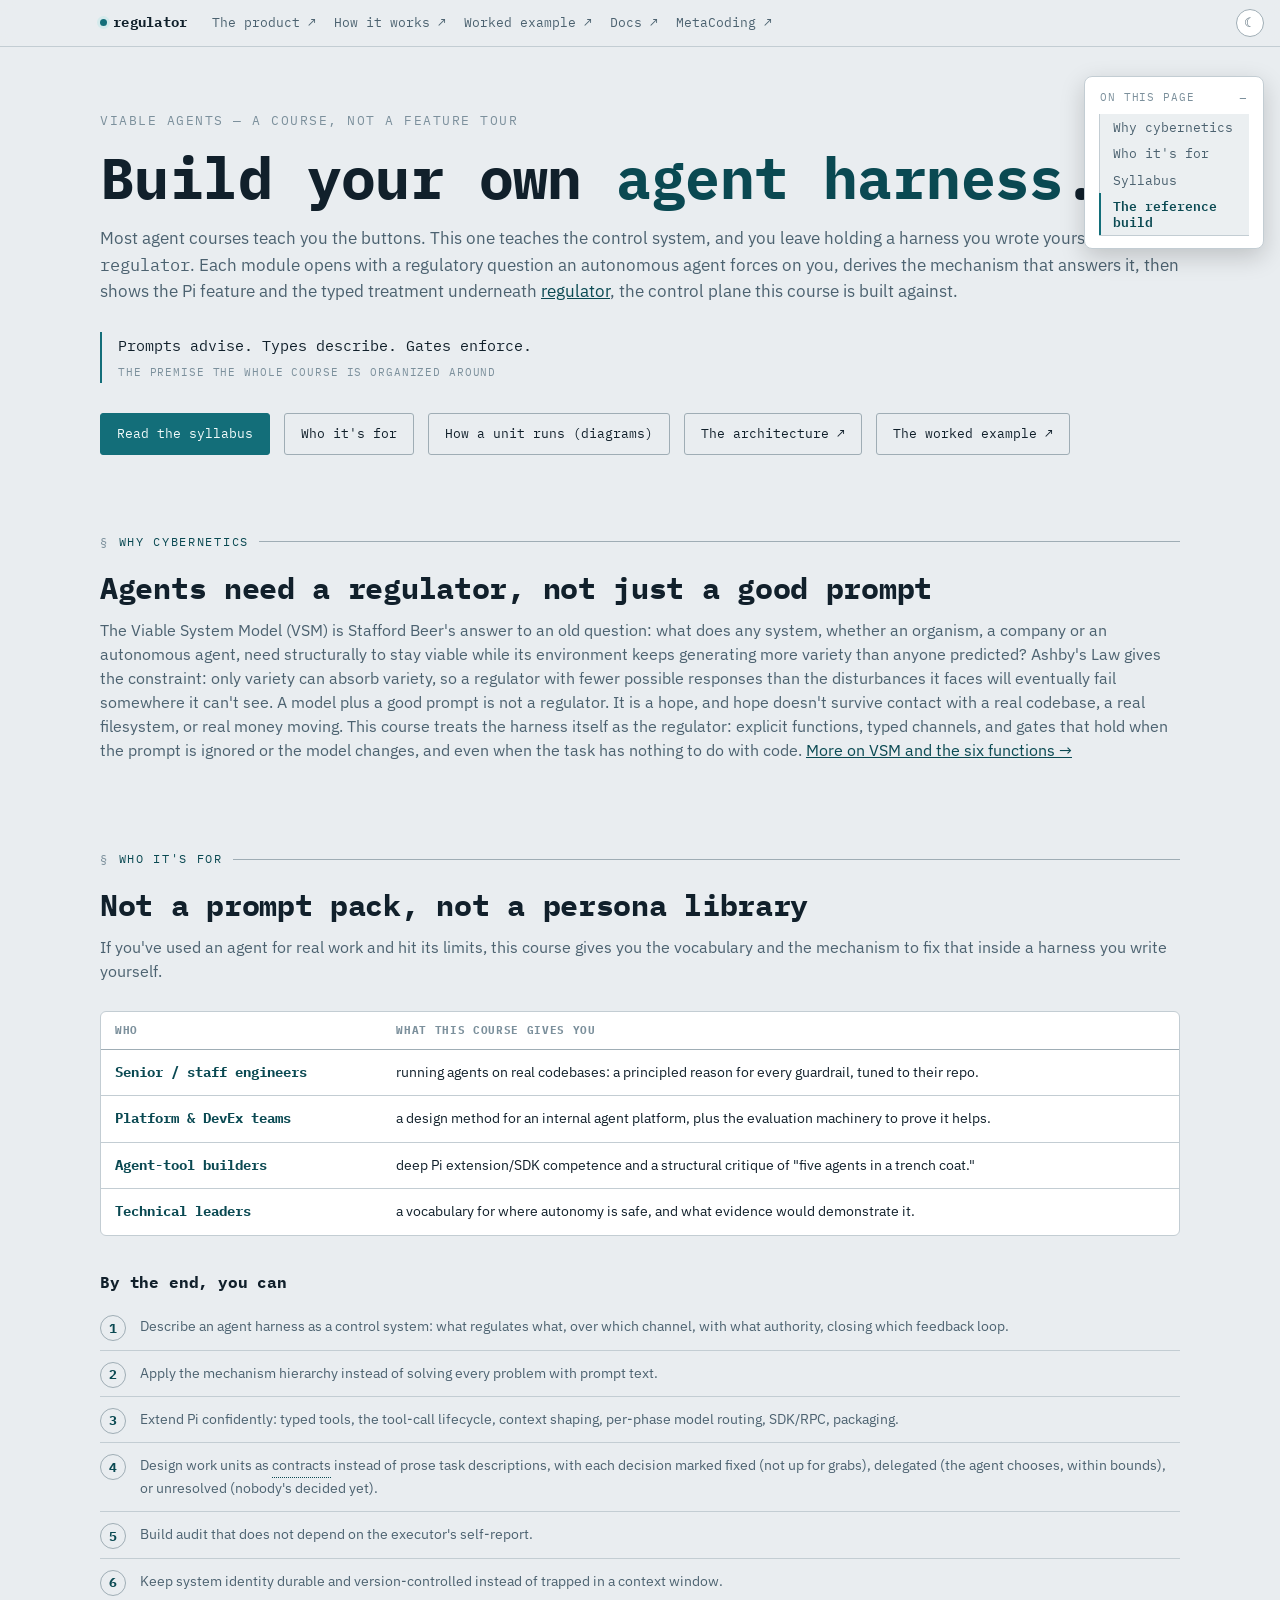
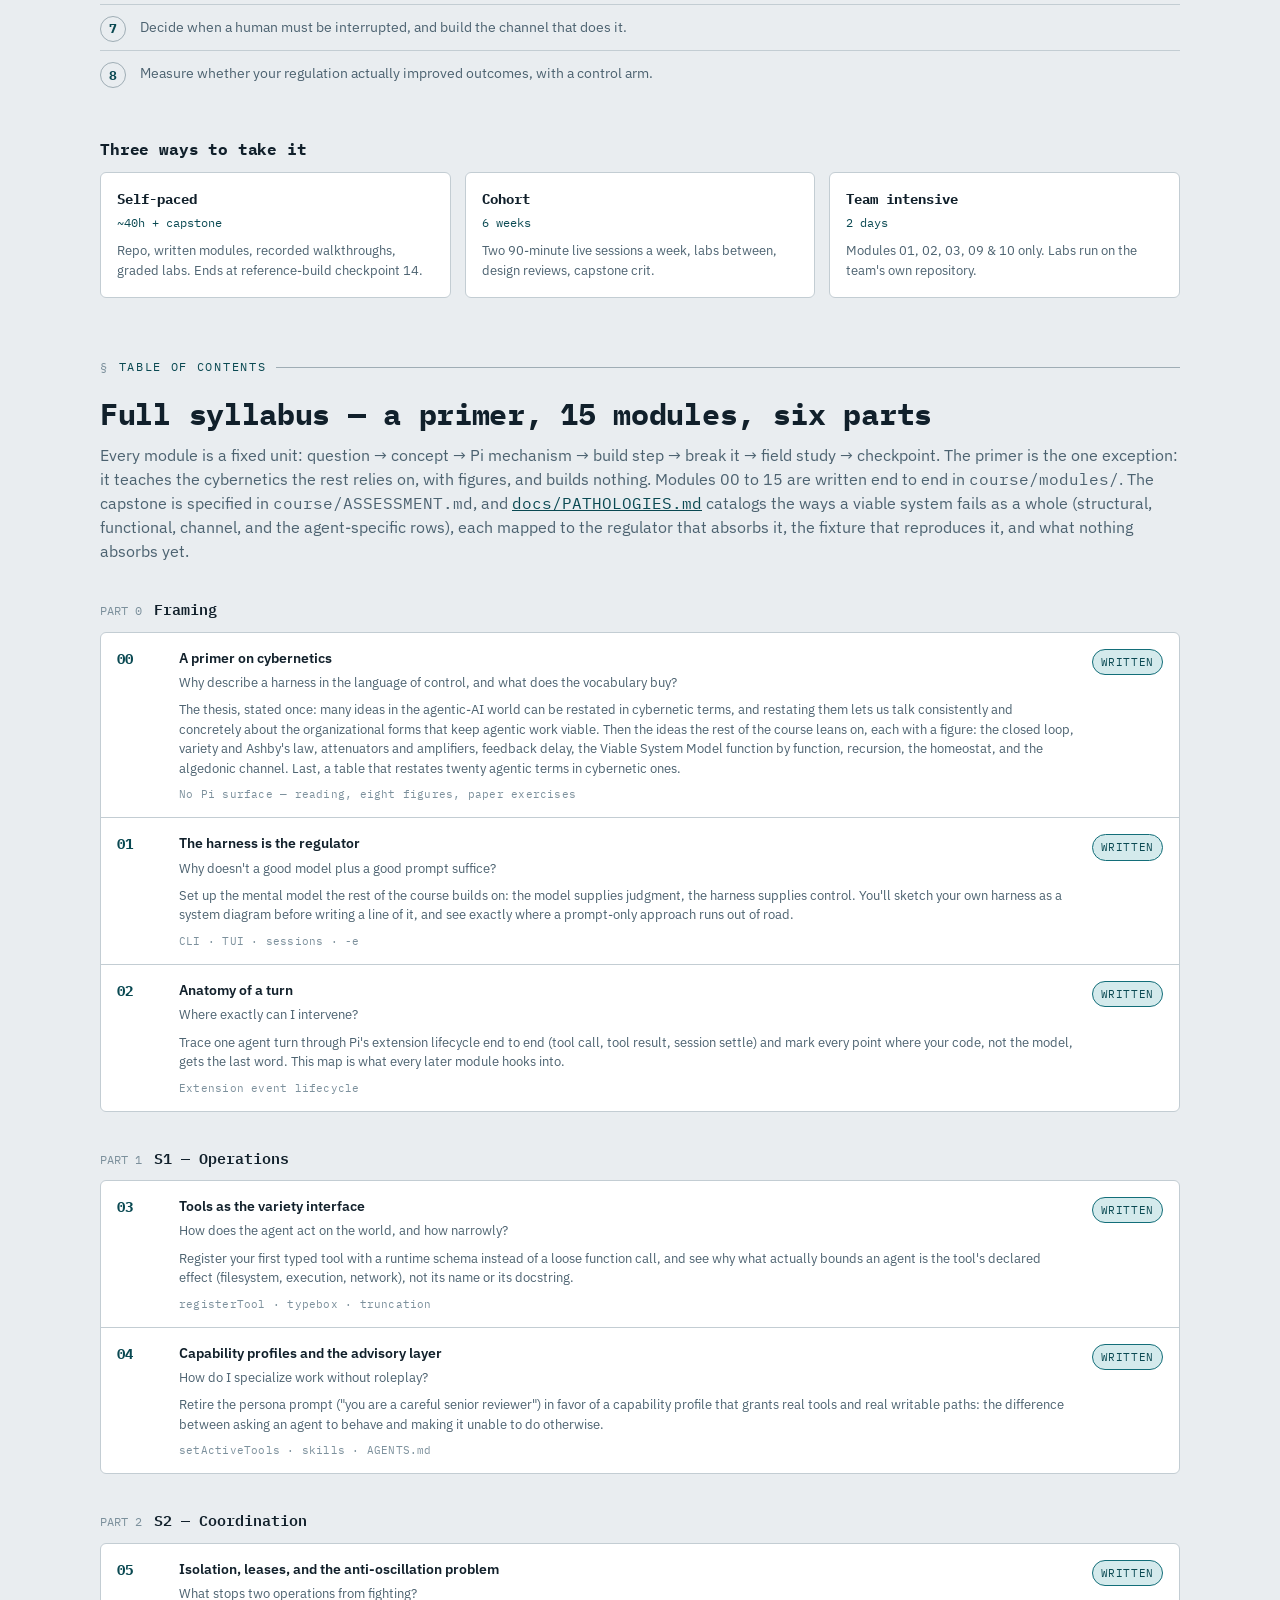
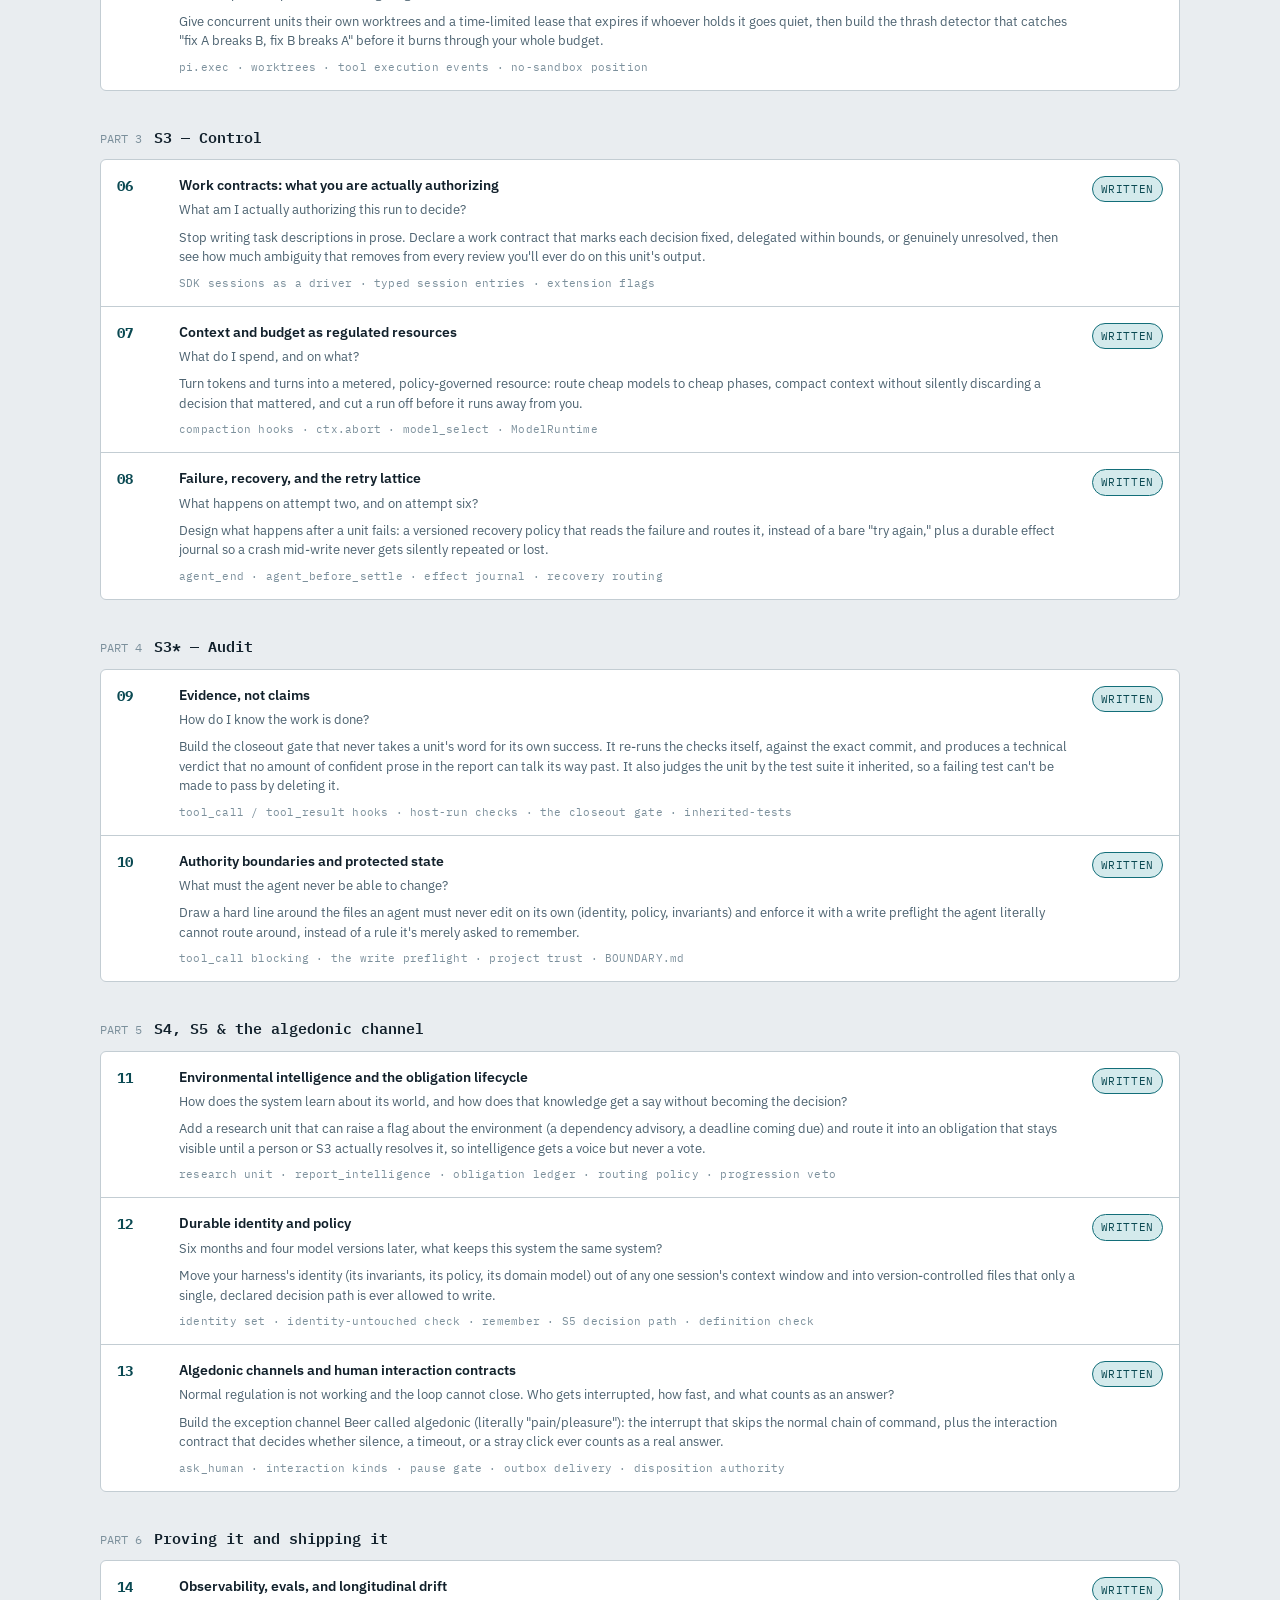
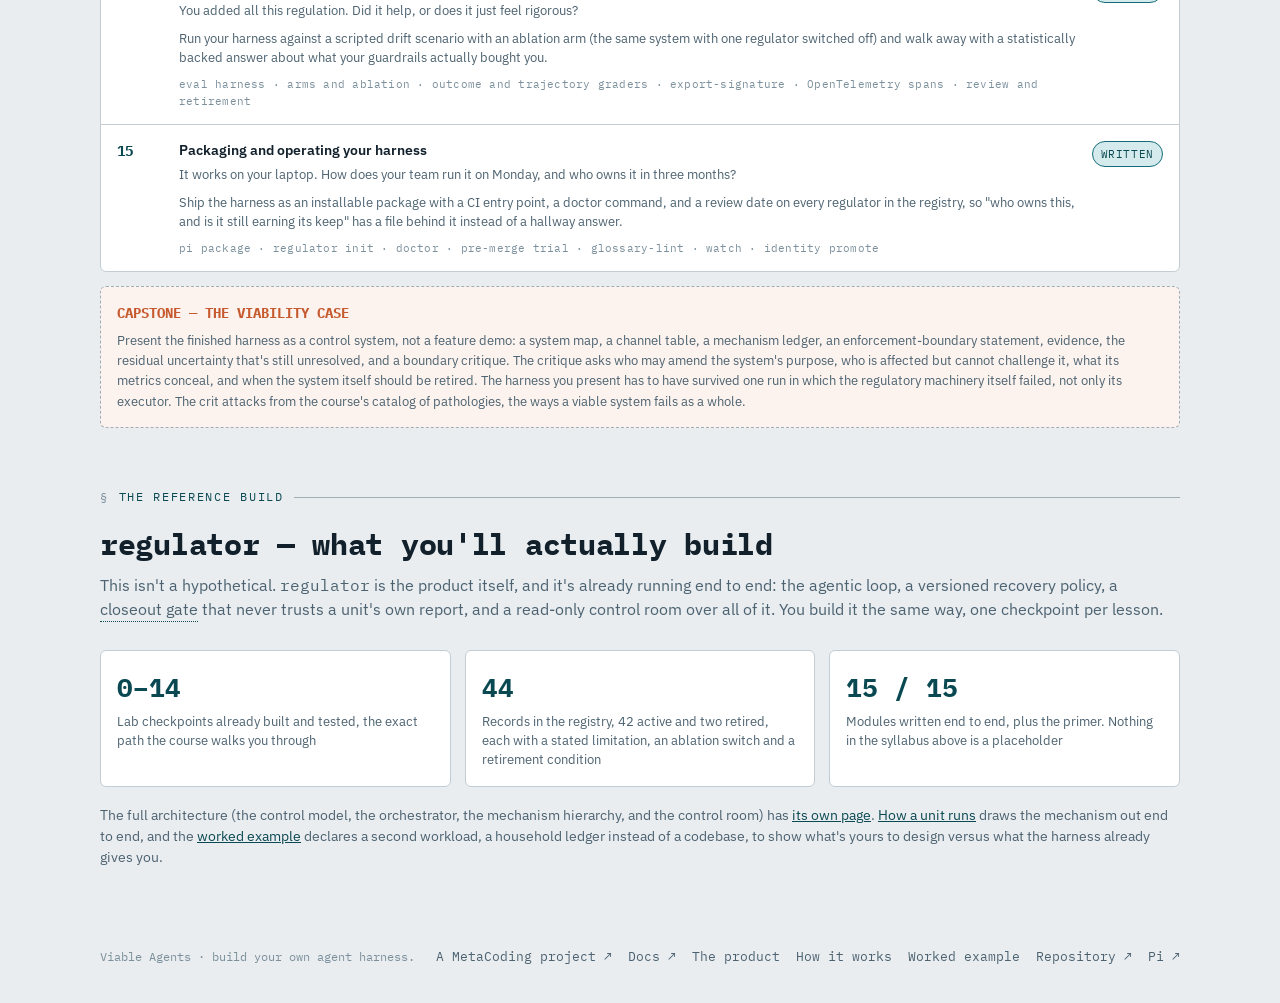
==== commit d0853801: "Site: brand the titles, add social tags and a favicon, link MetaCoding, noindex /v1/ - Every page ti" ====
--- a/site/index.html
+++ b/site/index.html
@@ -4,8 +4,23 @@
 <meta charset="utf-8">
 <script>(function(){try{var t=localStorage.getItem("theme");if(t==="light"||t==="dark")document.documentElement.setAttribute("data-theme",t);}catch(e){}})();</script>
 <meta name="viewport" content="width=device-width, initial-scale=1, viewport-fit=cover">
-<title>Viable Agents</title>
+<title>Viable Agents · a course on cybernetic control for autonomous agents · MetaCoding</title>
 <meta name="description" content="Build your own agent harness. Viable Agents is a course on cybernetic control for autonomous agents, built lesson by lesson against regulator's reference build.">
+<link rel="canonical" href="https://metacoding-io.github.io/regulator-website/">
+<link rel="icon" type="image/svg+xml" href="favicon.svg">
+<meta property="og:type" content="website">
+<meta property="og:site_name" content="regulator · MetaCoding">
+<meta property="og:url" content="https://metacoding-io.github.io/regulator-website/">
+<meta property="og:title" content="Viable Agents · a course on cybernetic control for autonomous agents · MetaCoding">
+<meta property="og:description" content="Build your own agent harness. Viable Agents is a course on cybernetic control for autonomous agents, built lesson by lesson against regulator's reference build.">
+<meta property="og:image" content="https://metacoding-io.github.io/regulator-website/og-image.png">
+<meta property="og:image:width" content="1200">
+<meta property="og:image:height" content="630">
+<meta property="og:image:alt" content="regulator: prompts advise, types describe, gates enforce. A MetaCoding project.">
+<meta name="twitter:card" content="summary_large_image">
+<meta name="twitter:title" content="Viable Agents · a course on cybernetic control for autonomous agents · MetaCoding">
+<meta name="twitter:description" content="Build your own agent harness. Viable Agents is a course on cybernetic control for autonomous agents, built lesson by lesson against regulator's reference build.">
+<meta name="twitter:image" content="https://metacoding-io.github.io/regulator-website/og-image.png">
 <link rel="preconnect" href="https://fonts.googleapis.com">
 <link rel="preconnect" href="https://fonts.gstatic.com" crossorigin>
 <link href="https://fonts.googleapis.com/css2?family=IBM+Plex+Mono:wght@400;500;600;700&family=IBM+Plex+Sans:wght@400;500;600;700&display=swap" rel="stylesheet">
@@ -277,6 +292,7 @@
       <a href="how-it-works.html">How it works ↗</a>
       <a href="personal-finance.html">Worked example ↗</a>
       <a href="https://metacoding-io.github.io/regulator/">Docs ↗</a>
+      <a href="https://metacoding.io">MetaCoding ↗</a>
     </div>
   </div>
   <button type="button" id="theme-toggle" class="theme-toggle" aria-label="Toggle color theme">☾</button>
@@ -587,6 +603,7 @@
   <div class="foot-row">
     <div class="foot-note">Viable Agents · build your own agent harness.</div>
     <div class="foot-links">
+      <a href="https://metacoding.io">A MetaCoding project ↗</a>
       <a href="https://metacoding-io.github.io/regulator/">Docs ↗</a>
       <a href="product.html">The product</a>
       <a href="how-it-works.html">How it works</a>
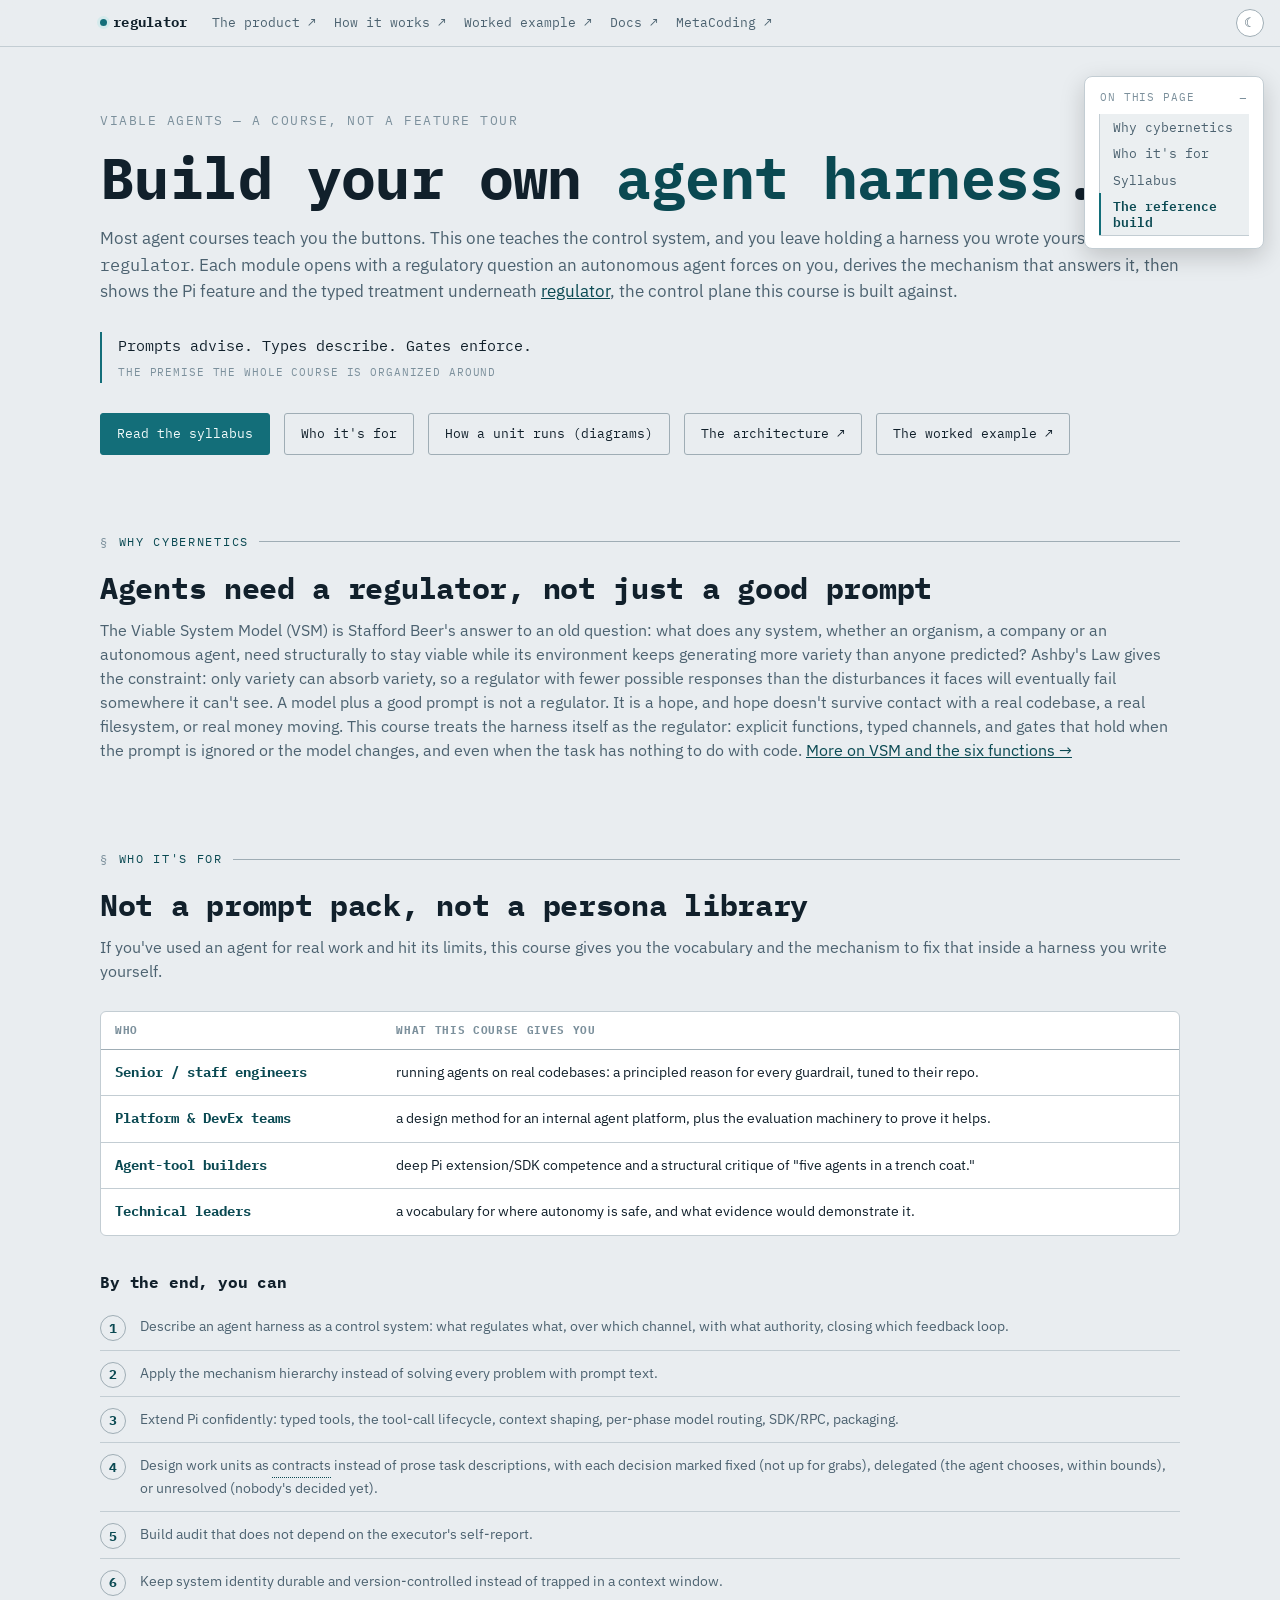
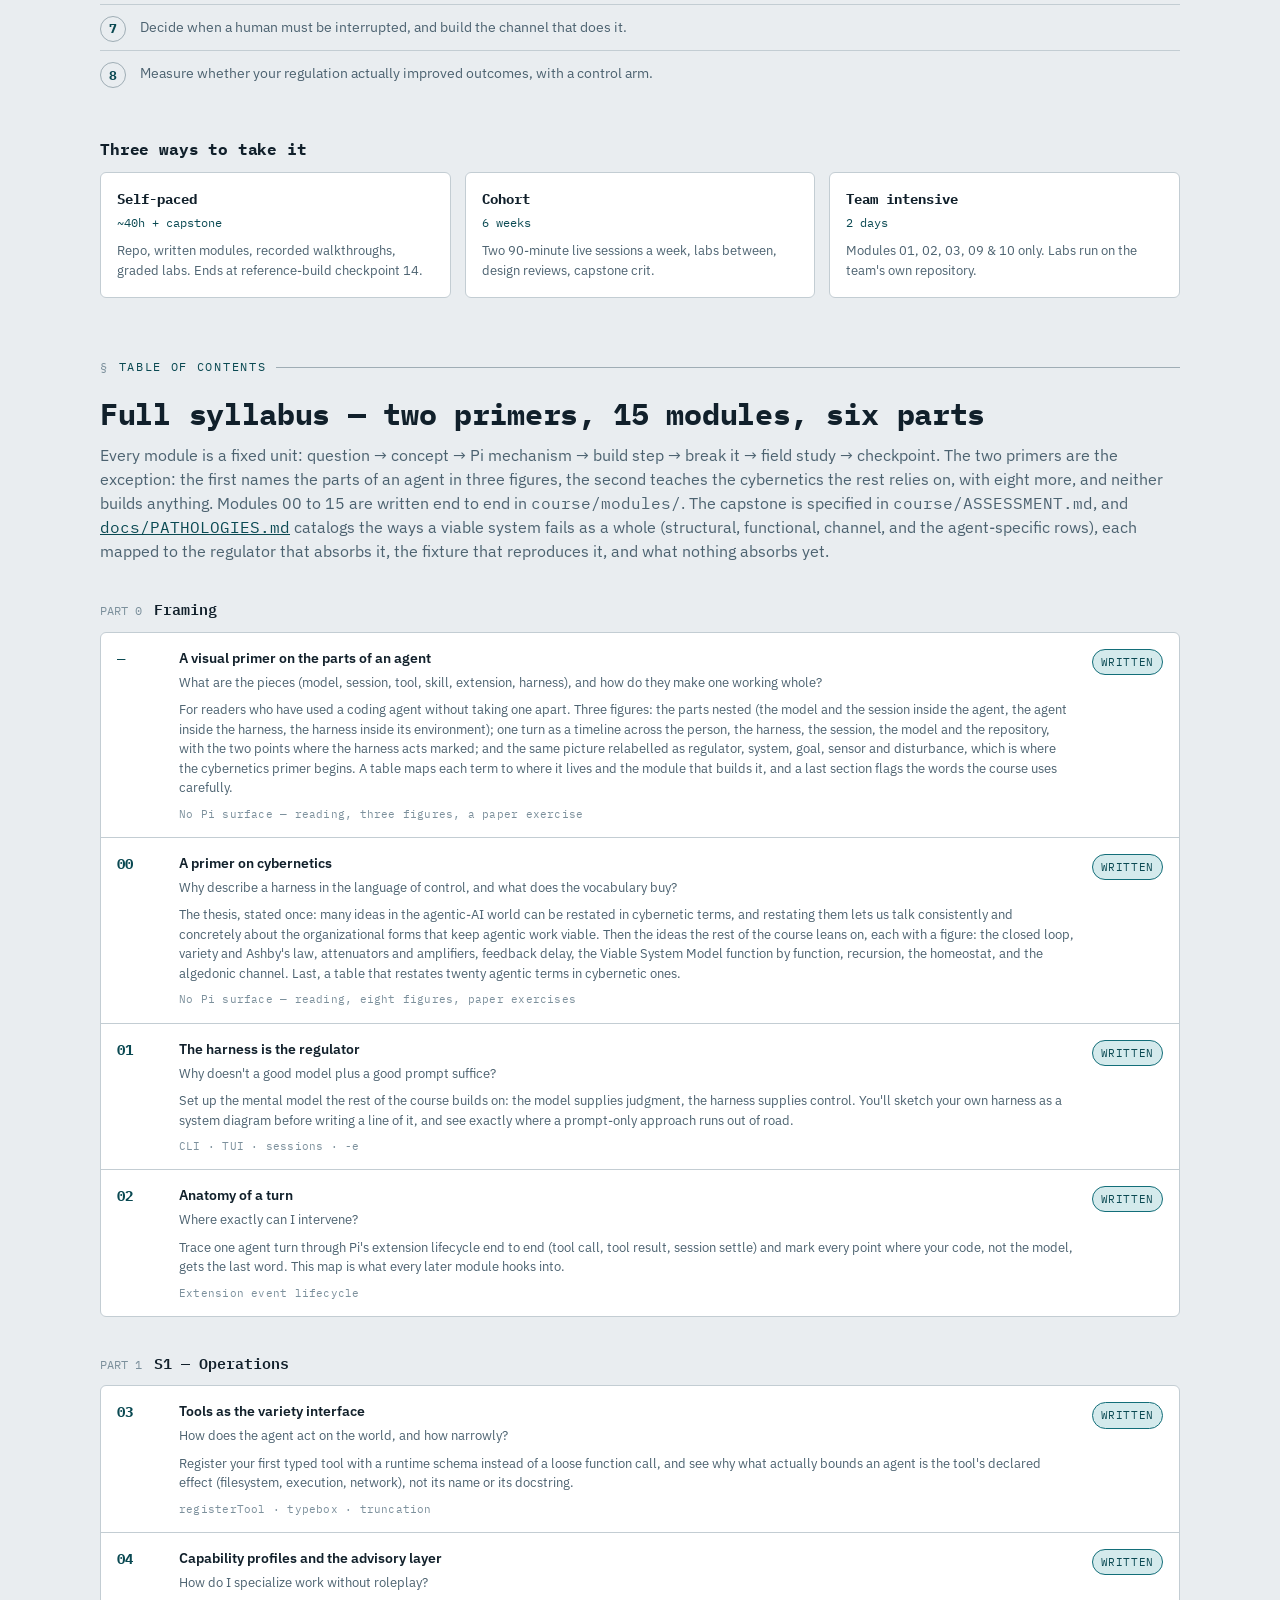
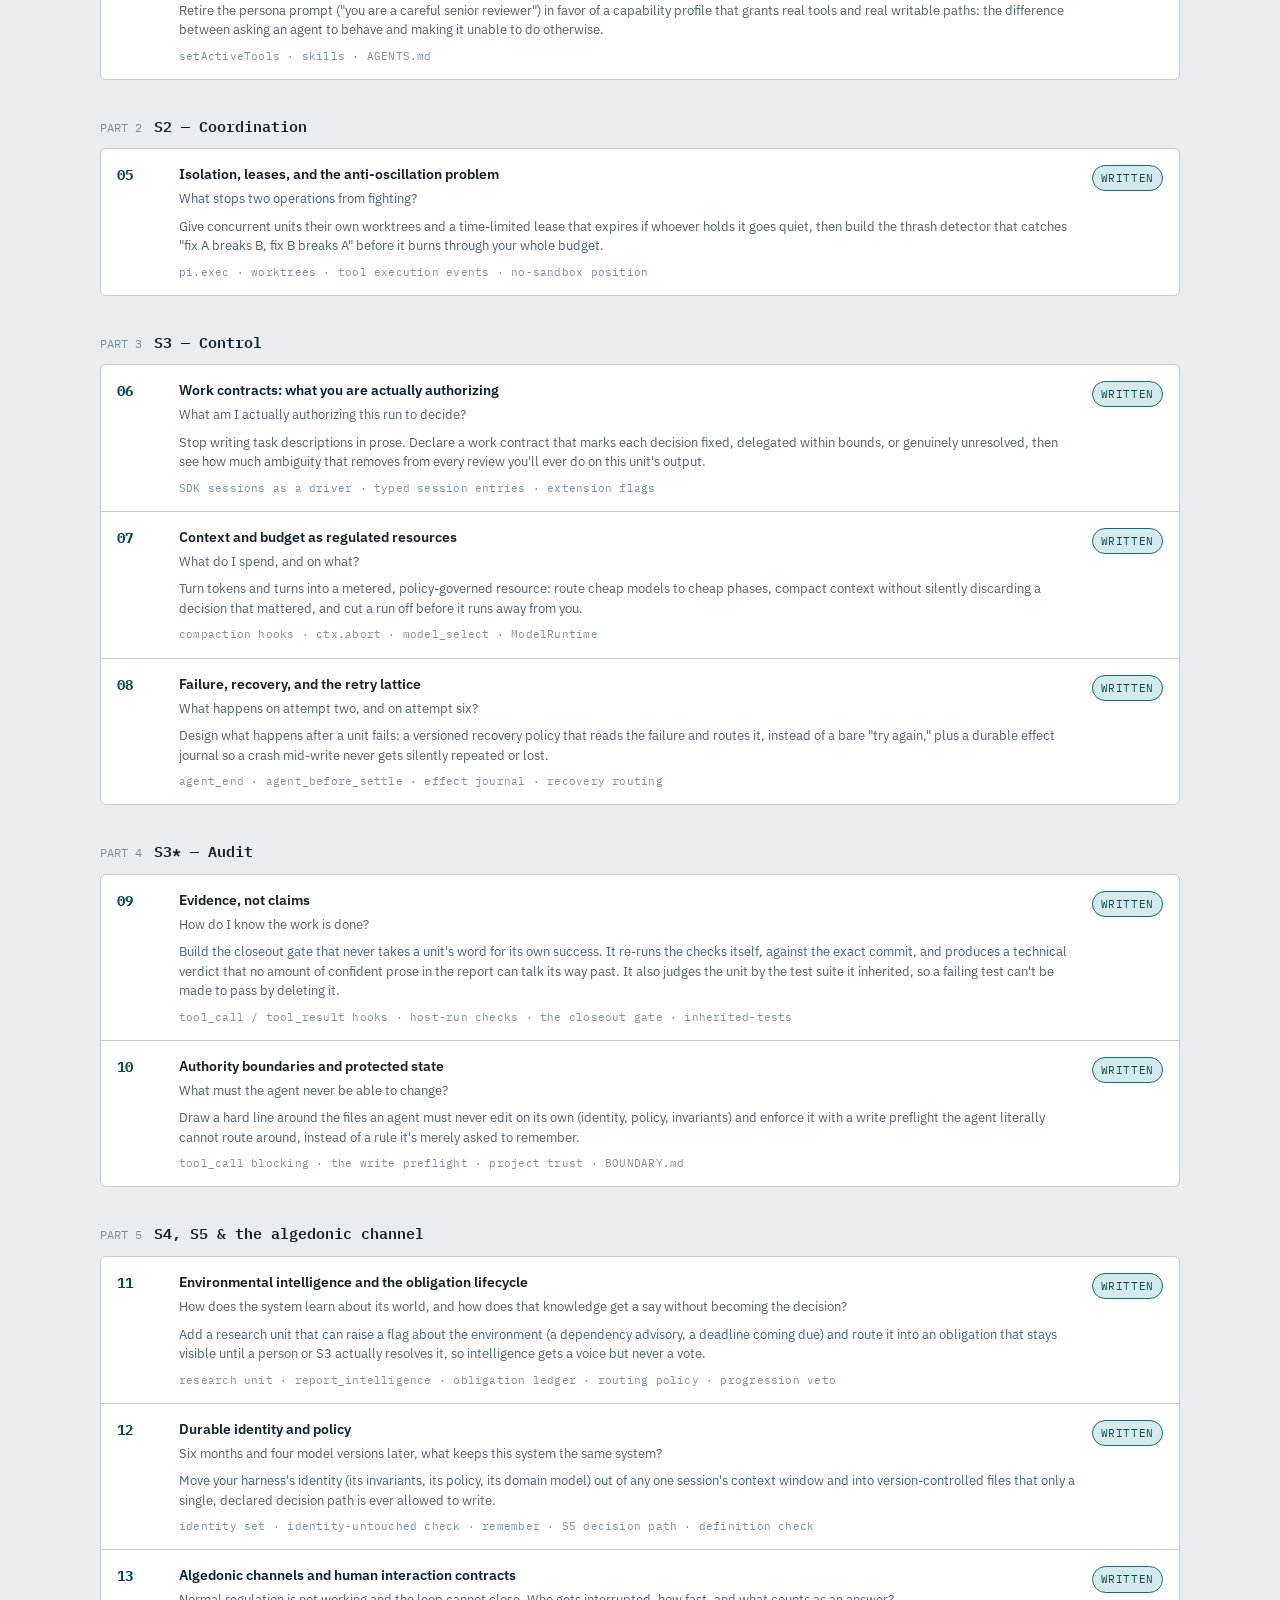
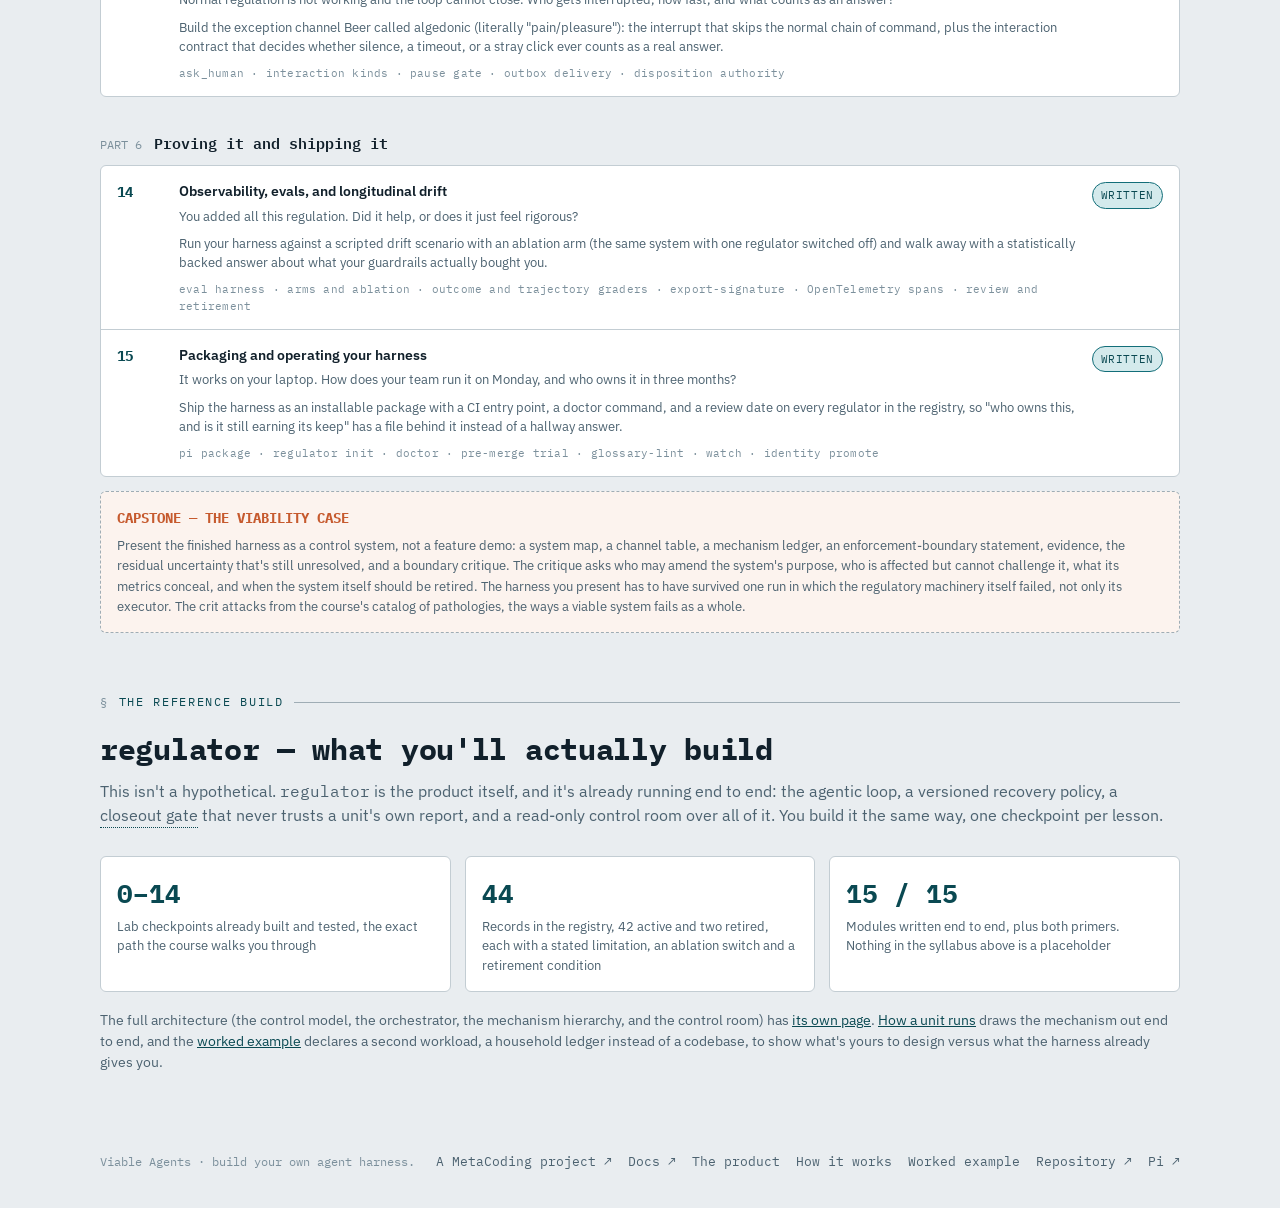
==== commit 35946e8a: "Course page: list the visual primer on the parts of an agent The course now opens with a short illus" ====
--- a/site/index.html
+++ b/site/index.html
@@ -6,21 +6,21 @@
 <meta name="viewport" content="width=device-width, initial-scale=1, viewport-fit=cover">
 <title>Viable Agents · a course on cybernetic control for autonomous agents · MetaCoding</title>
 <meta name="description" content="Build your own agent harness. Viable Agents is a course on cybernetic control for autonomous agents, built lesson by lesson against regulator's reference build.">
-<link rel="canonical" href="https://metacoding-io.github.io/regulator-website/">
+<link rel="canonical" href="https://regulator.metacoding.io/">
 <link rel="icon" type="image/svg+xml" href="favicon.svg">
 <meta property="og:type" content="website">
 <meta property="og:site_name" content="regulator · MetaCoding">
-<meta property="og:url" content="https://metacoding-io.github.io/regulator-website/">
+<meta property="og:url" content="https://regulator.metacoding.io/">
 <meta property="og:title" content="Viable Agents · a course on cybernetic control for autonomous agents · MetaCoding">
 <meta property="og:description" content="Build your own agent harness. Viable Agents is a course on cybernetic control for autonomous agents, built lesson by lesson against regulator's reference build.">
-<meta property="og:image" content="https://metacoding-io.github.io/regulator-website/og-image.png">
+<meta property="og:image" content="https://regulator.metacoding.io/og-image.png">
 <meta property="og:image:width" content="1200">
 <meta property="og:image:height" content="630">
 <meta property="og:image:alt" content="regulator: prompts advise, types describe, gates enforce. A MetaCoding project.">
 <meta name="twitter:card" content="summary_large_image">
 <meta name="twitter:title" content="Viable Agents · a course on cybernetic control for autonomous agents · MetaCoding">
 <meta name="twitter:description" content="Build your own agent harness. Viable Agents is a course on cybernetic control for autonomous agents, built lesson by lesson against regulator's reference build.">
-<meta name="twitter:image" content="https://metacoding-io.github.io/regulator-website/og-image.png">
+<meta name="twitter:image" content="https://regulator.metacoding.io/og-image.png">
 <link rel="preconnect" href="https://fonts.googleapis.com">
 <link rel="preconnect" href="https://fonts.gstatic.com" crossorigin>
 <link href="https://fonts.googleapis.com/css2?family=IBM+Plex+Mono:wght@400;500;600;700&family=IBM+Plex+Sans:wght@400;500;600;700&display=swap" rel="stylesheet">
@@ -291,7 +291,7 @@
       <a href="product.html">The product ↗</a>
       <a href="how-it-works.html">How it works ↗</a>
       <a href="personal-finance.html">Worked example ↗</a>
-      <a href="https://metacoding-io.github.io/regulator/">Docs ↗</a>
+      <a href="https://docs.regulator.metacoding.io/">Docs ↗</a>
       <a href="https://metacoding.io">MetaCoding ↗</a>
     </div>
   </div>
@@ -385,18 +385,27 @@
 
 <section id="syllabus" class="wrap">
   <div class="kicker">Table of contents<span class="tick"></span></div>
-  <h2 class="title">Full syllabus — a primer, 15 modules, six parts</h2>
+  <h2 class="title">Full syllabus — two primers, 15 modules, six parts</h2>
   <p class="lede">Every module is a fixed unit: question → concept → Pi mechanism → build
-    step → break it → field study → checkpoint. The primer is the one exception: it
-    teaches the cybernetics the rest relies on, with figures, and builds nothing. Modules 00 to 15 are written end to end in
+    step → break it → field study → checkpoint. The two primers are the exception: the first
+    names the parts of an agent in three figures, the second teaches the cybernetics the
+    rest relies on, with eight more, and neither builds anything. Modules 00 to 15 are written end to end in
     <code>course/modules/</code>. The capstone is specified in <code>course/ASSESSMENT.md</code>,
-    and <a href="https://metacoding-io.github.io/regulator/PATHOLOGIES"><code>docs/PATHOLOGIES.md</code></a> catalogs the ways a viable system fails as a whole
+    and <a href="https://docs.regulator.metacoding.io/PATHOLOGIES"><code>docs/PATHOLOGIES.md</code></a> catalogs the ways a viable system fails as a whole
     (structural, functional, channel, and the agent-specific rows), each mapped to the regulator
     that absorbs it, the fixture that reproduces it, and what nothing absorbs yet.</p>
 
   <div class="part">
     <div class="part-head"><span class="part-num">PART&nbsp;0</span><span class="part-name">Framing</span></div>
     <div class="modlist">
+      <div class="mod written">
+        <div class="num">—</div>
+        <div class="body"><div class="name">A visual primer on the parts of an agent</div>
+          <div class="q">What are the pieces (model, session, tool, skill, extension, harness), and how do they make one working whole?</div>
+          <div class="desc">For readers who have used a coding agent without taking one apart. Three figures: the parts nested (the model and the session inside the agent, the agent inside the harness, the harness inside its environment); one turn as a timeline across the person, the harness, the session, the model and the repository, with the two points where the harness acts marked; and the same picture relabelled as regulator, system, goal, sensor and disturbance, which is where the cybernetics primer begins. A table maps each term to where it lives and the module that builds it, and a last section flags the words the course uses carefully.</div>
+          <div class="surface">No Pi surface — reading, three figures, a paper exercise</div></div>
+        <div class="pill written">Written</div>
+      </div>
       <div class="mod written">
         <div class="num">00</div>
         <div class="body"><div class="name">A primer on cybernetics</div>
@@ -588,7 +597,7 @@
   <div class="cards">
     <div class="card"><div class="k">0–14</div><div class="l">Lab checkpoints already built and tested, the exact path the course walks you through</div></div>
     <div class="card"><div class="k">44</div><div class="l">Records in the registry, 42 active and two retired, each with a stated limitation, an ablation switch and a retirement condition</div></div>
-    <div class="card"><div class="k">15 / 15</div><div class="l">Modules written end to end, plus the primer. Nothing in the syllabus above is a placeholder</div></div>
+    <div class="card"><div class="k">15 / 15</div><div class="l">Modules written end to end, plus both primers. Nothing in the syllabus above is a placeholder</div></div>
   </div>
   <p style="font-size:13.5px;color:var(--ink-dim);margin-top:18px;">The full architecture
     (the control model, the orchestrator, the mechanism hierarchy, and the control room)
@@ -604,7 +613,7 @@
     <div class="foot-note">Viable Agents · build your own agent harness.</div>
     <div class="foot-links">
       <a href="https://metacoding.io">A MetaCoding project ↗</a>
-      <a href="https://metacoding-io.github.io/regulator/">Docs ↗</a>
+      <a href="https://docs.regulator.metacoding.io/">Docs ↗</a>
       <a href="product.html">The product</a>
       <a href="how-it-works.html">How it works</a>
       <a href="personal-finance.html">Worked example</a>
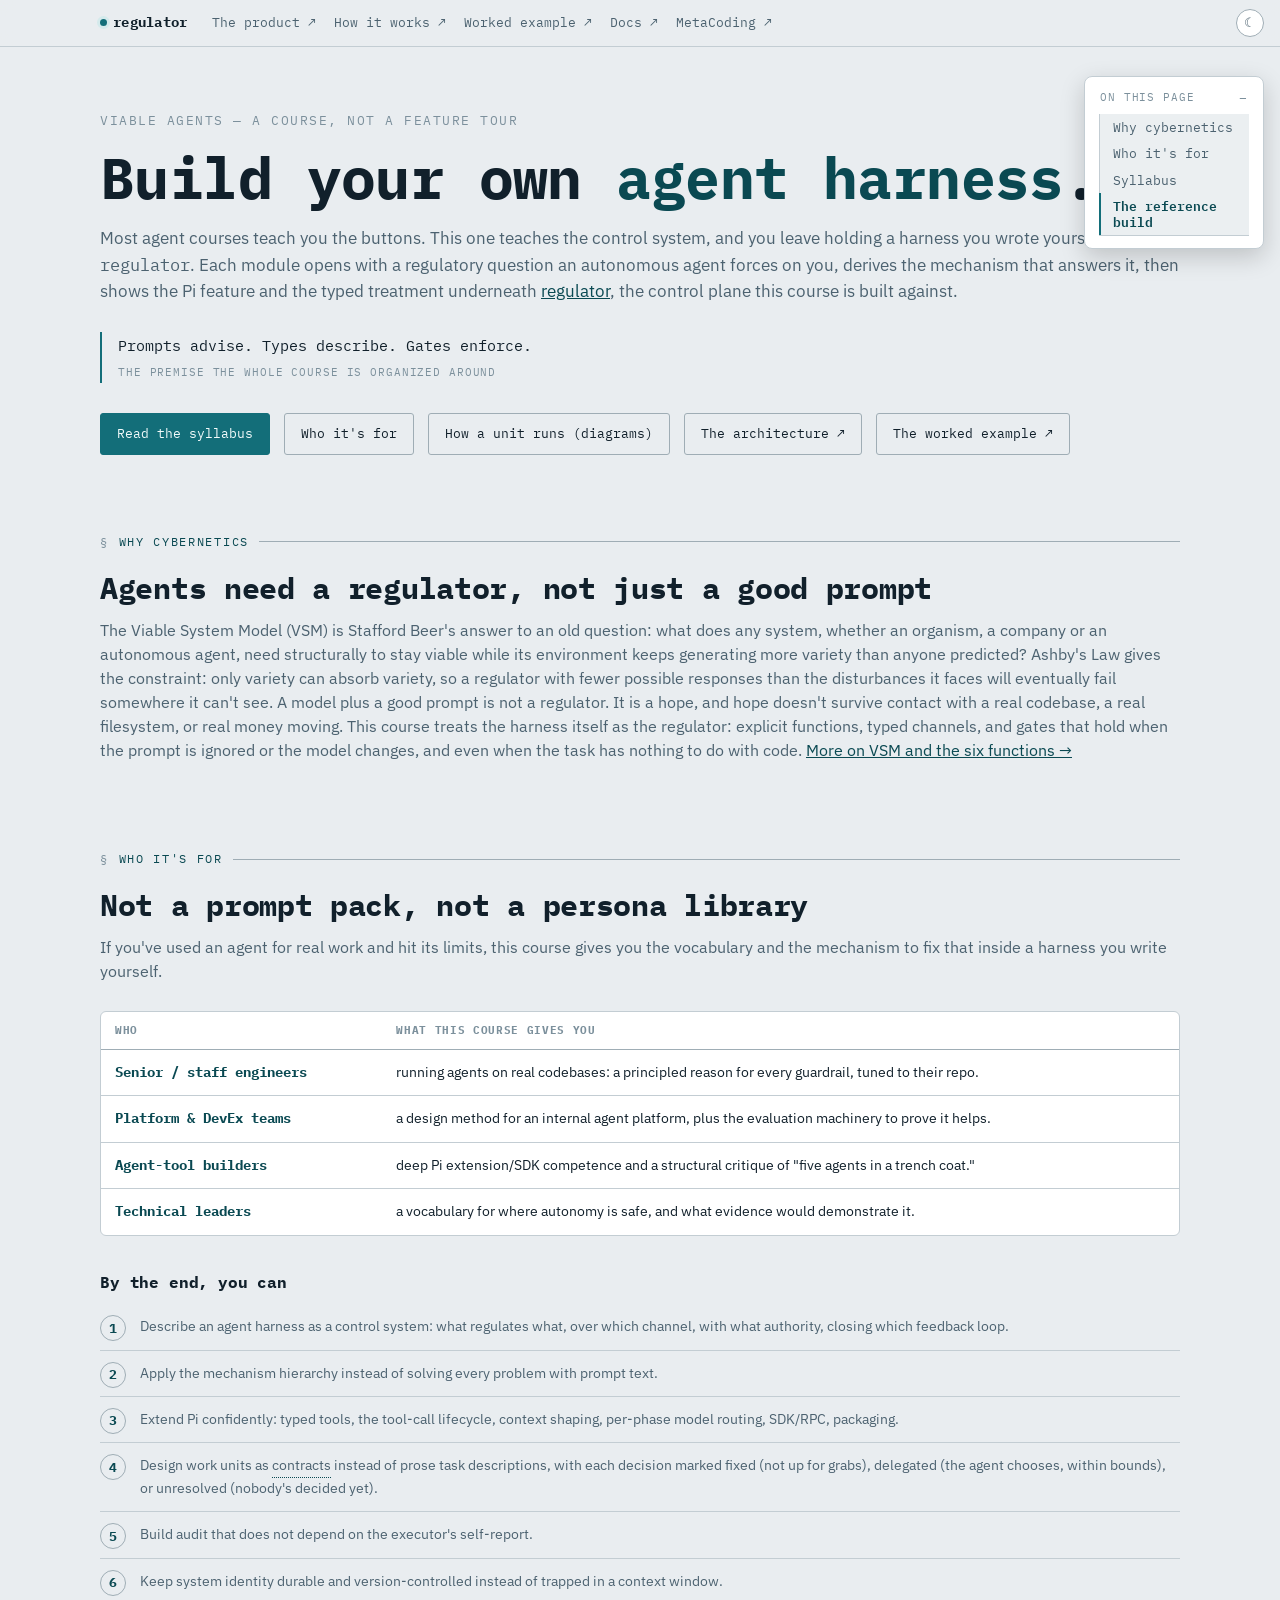
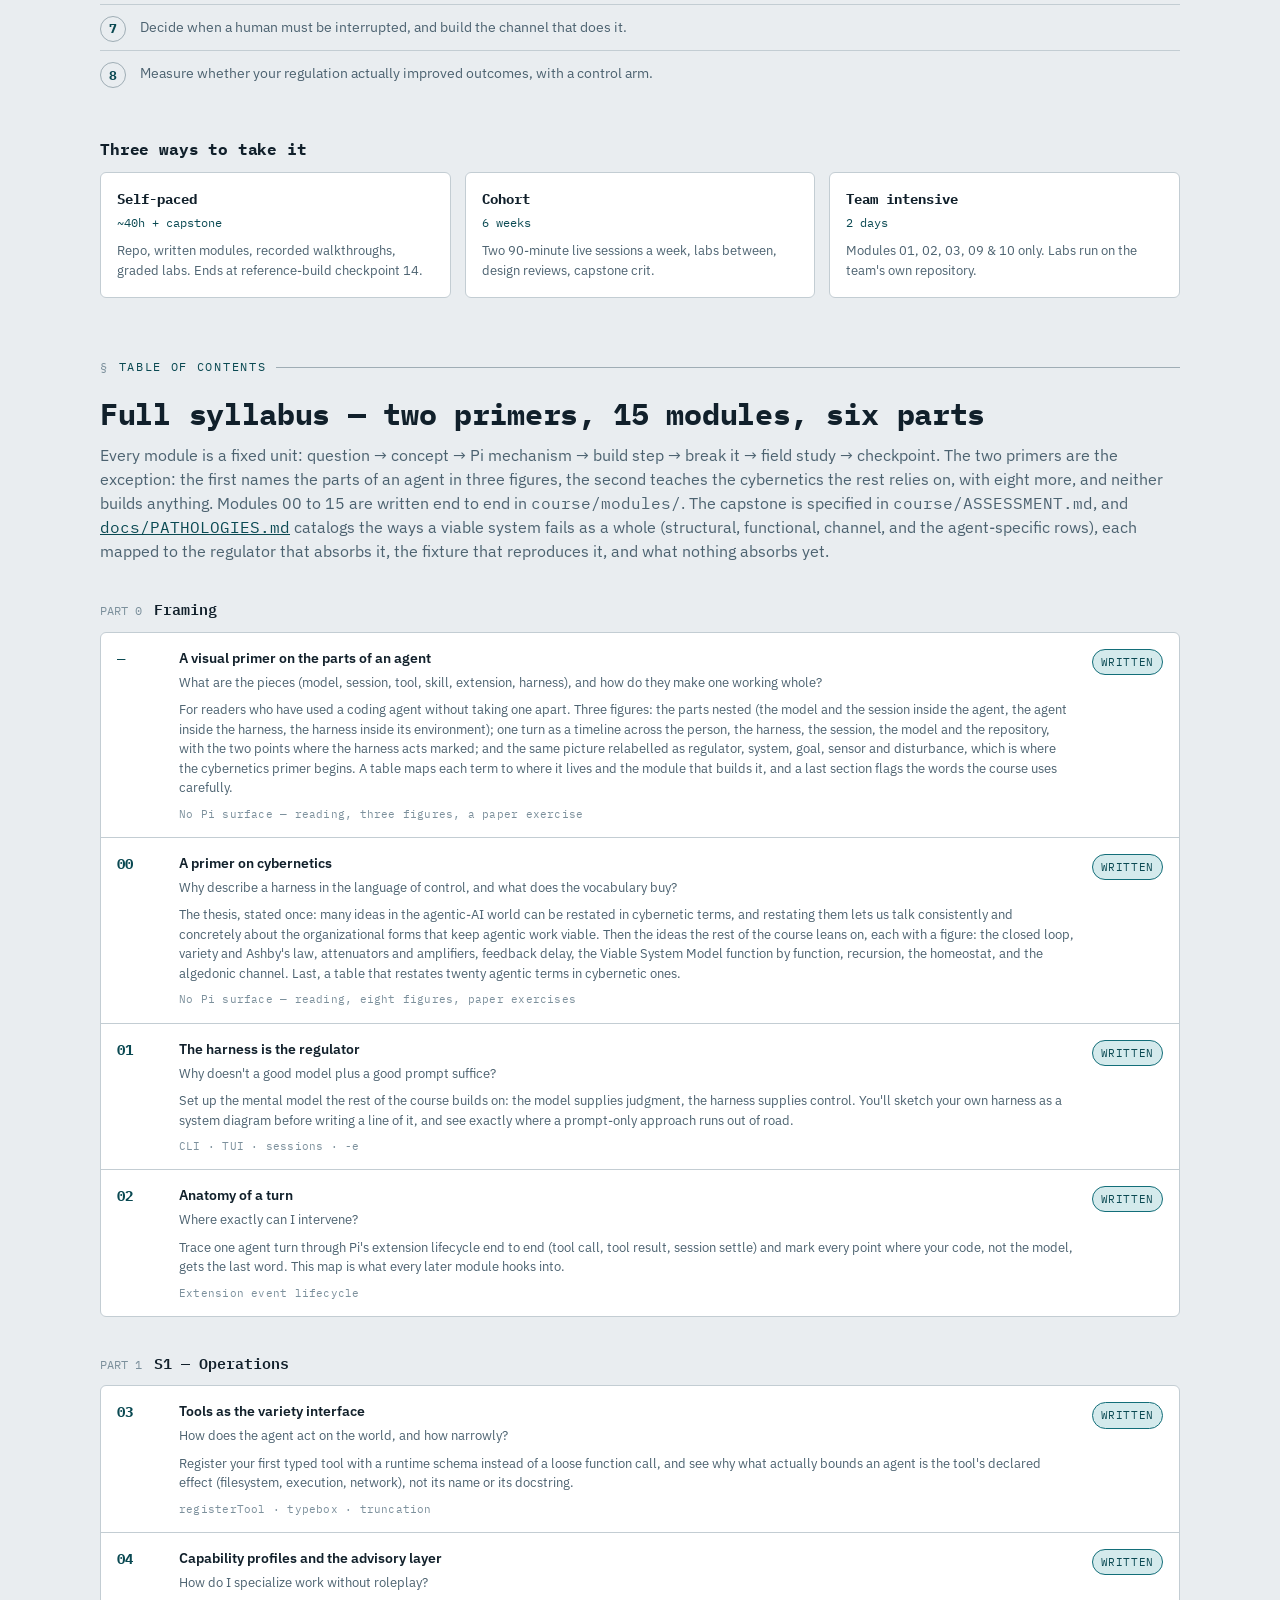
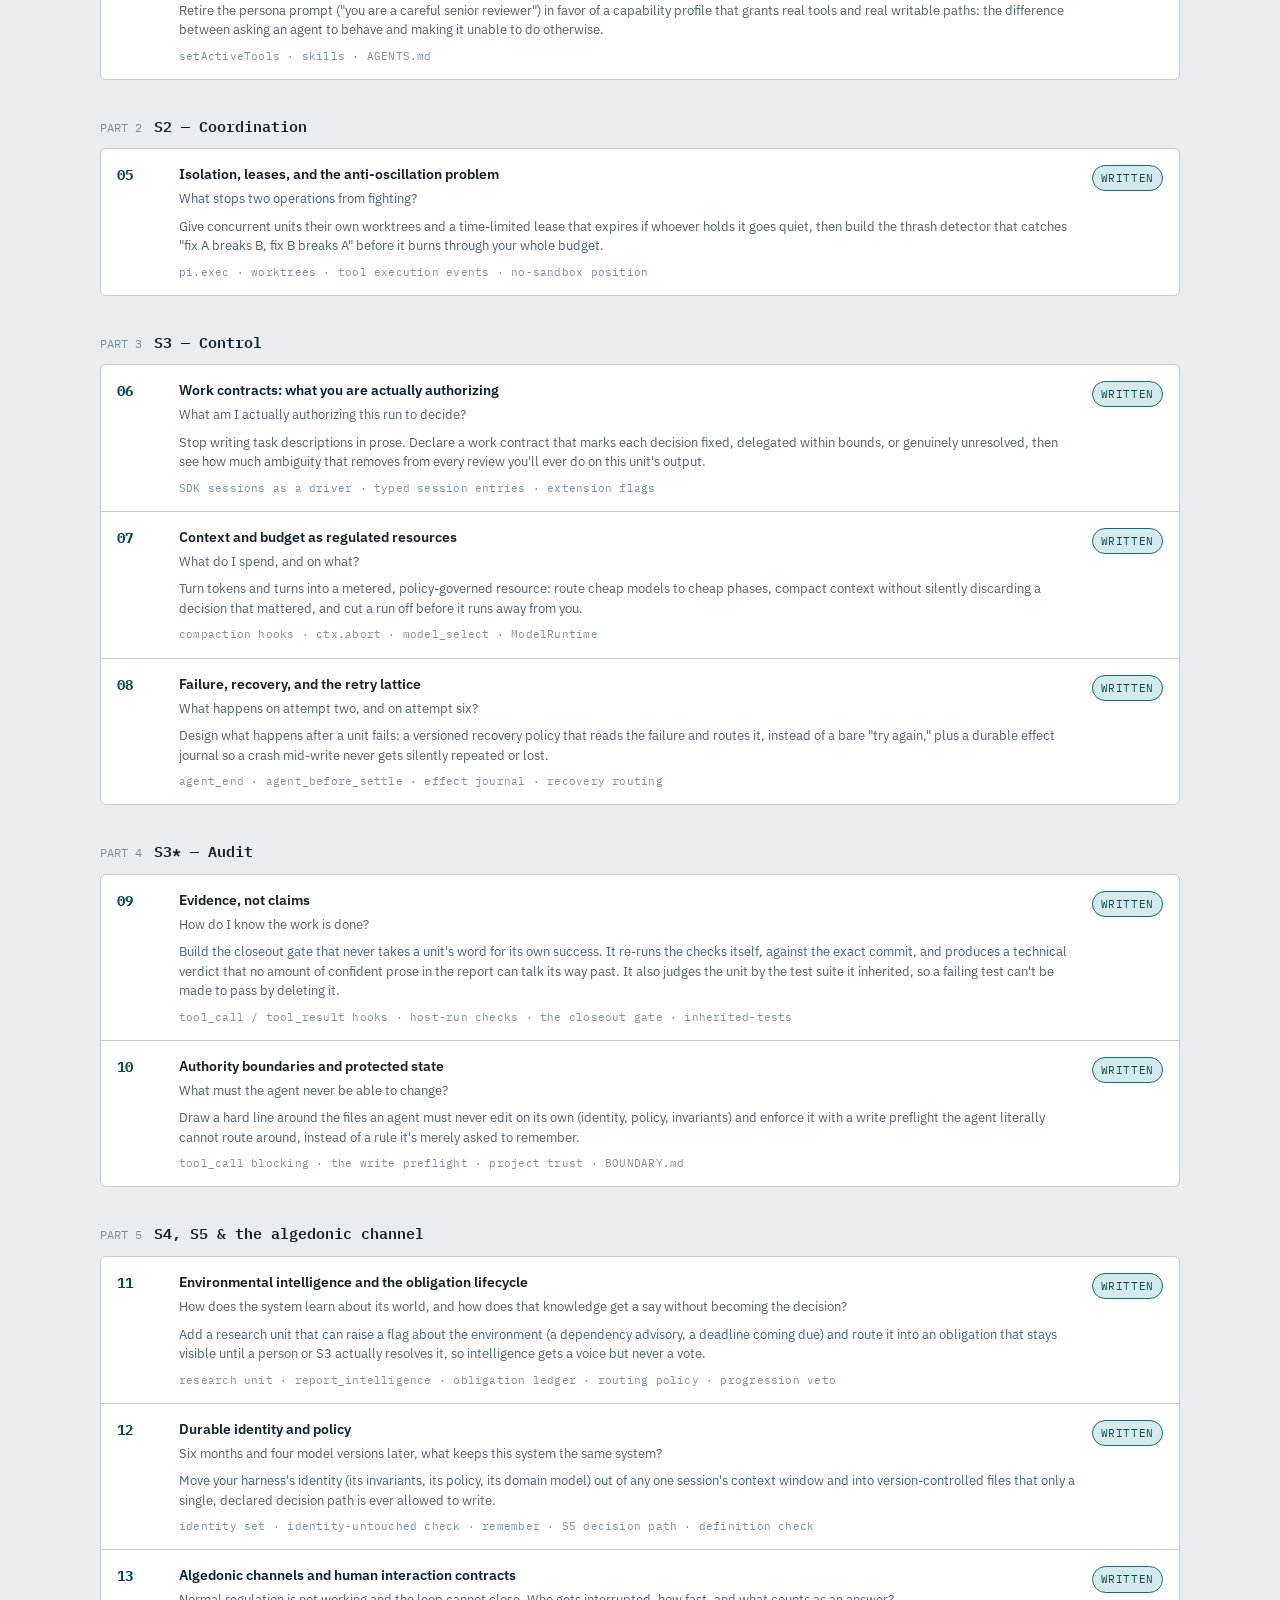
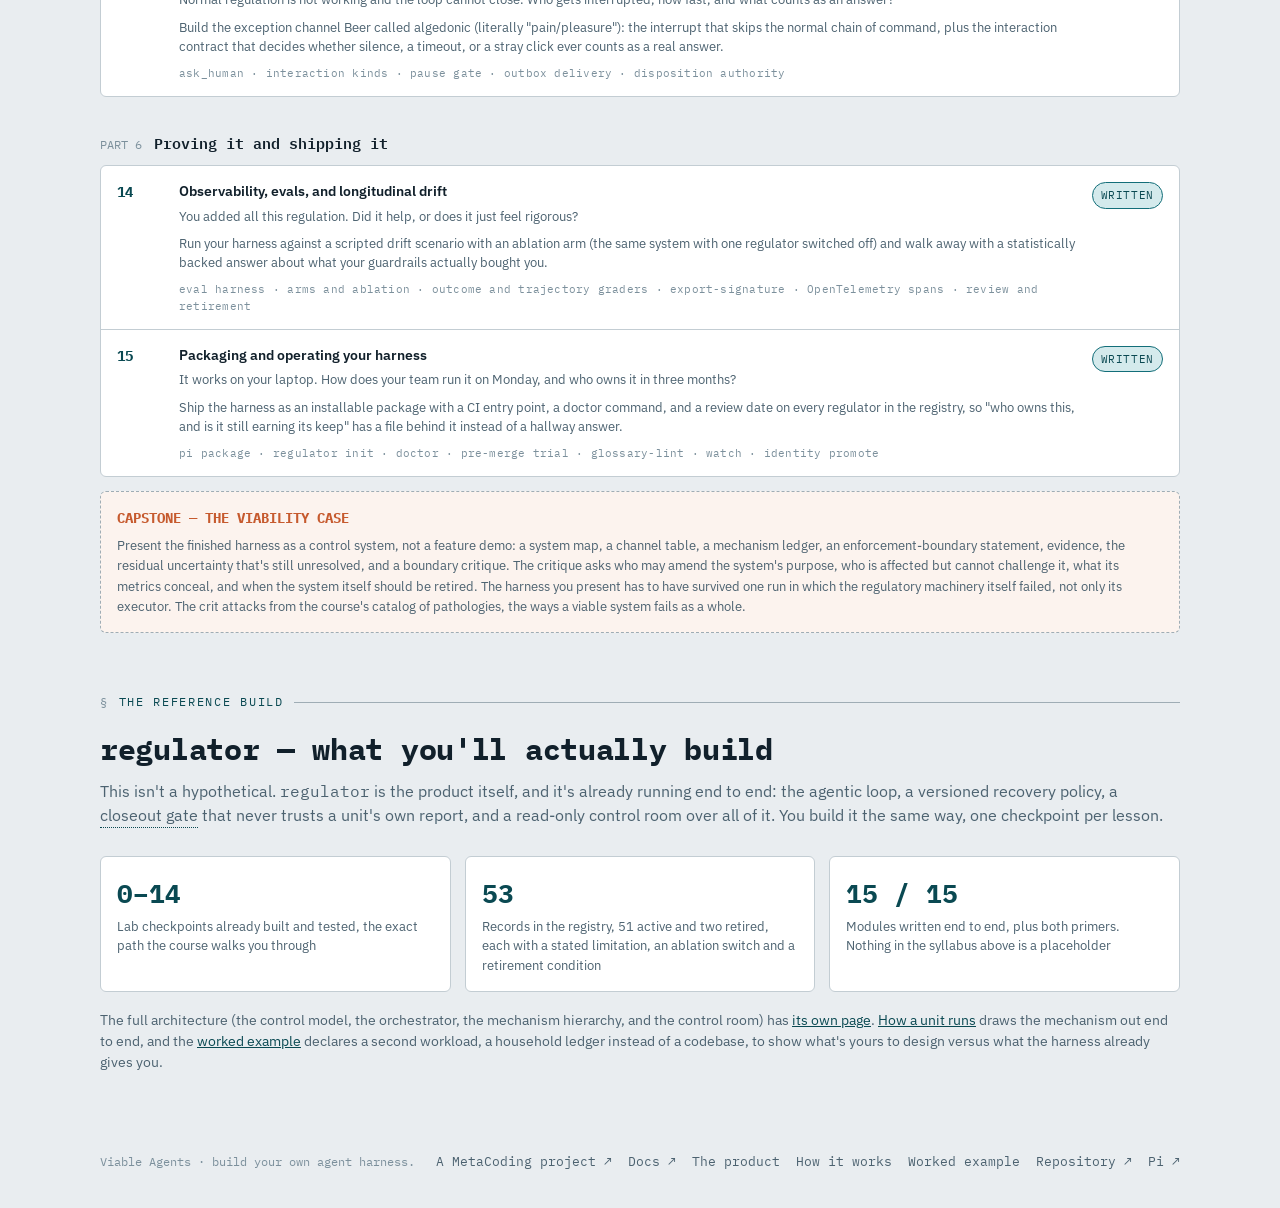
==== commit c55b1891: "Product, course and how-it-works pages brought level with the product The registry is 53 records, 51" ====
--- a/site/index.html
+++ b/site/index.html
@@ -596,7 +596,7 @@
     the same way, one checkpoint per lesson.</p>
   <div class="cards">
     <div class="card"><div class="k">0–14</div><div class="l">Lab checkpoints already built and tested, the exact path the course walks you through</div></div>
-    <div class="card"><div class="k">44</div><div class="l">Records in the registry, 42 active and two retired, each with a stated limitation, an ablation switch and a retirement condition</div></div>
+    <div class="card"><div class="k">53</div><div class="l">Records in the registry, 51 active and two retired, each with a stated limitation, an ablation switch and a retirement condition</div></div>
     <div class="card"><div class="k">15 / 15</div><div class="l">Modules written end to end, plus both primers. Nothing in the syllabus above is a placeholder</div></div>
   </div>
   <p style="font-size:13.5px;color:var(--ink-dim);margin-top:18px;">The full architecture
--- a/site/glossary.css
+++ b/site/glossary.css
@@ -62,6 +62,18 @@
   border-bottom-color: var(--signal-ink);
 }
 
+/* ---- Figure hotspots: a component or edge of an SVG figure that opens the same popover ---- */
+.fig-hot { cursor: help; outline: none; }
+.fig-hot:hover > rect,
+.fig-hot:focus-visible > rect,
+.fig-hot[aria-expanded="true"] > rect { stroke: var(--signal); stroke-width: 2; }
+.fig-hot:hover > text,
+.fig-hot:focus-visible > text,
+.fig-hot[aria-expanded="true"] > text { fill: var(--signal-ink); }
+.fig-hot:hover > line, .fig-hot:hover > path:not([stroke="transparent"]),
+.fig-hot:focus-visible > line, .fig-hot:focus-visible > path:not([stroke="transparent"]),
+.fig-hot[aria-expanded="true"] > line, .fig-hot[aria-expanded="true"] > path:not([stroke="transparent"]) { stroke: var(--signal); }
+
 /* ---- Vocabulary orientation box ---- */
 .vocab {
   border: 1px solid var(--line);
